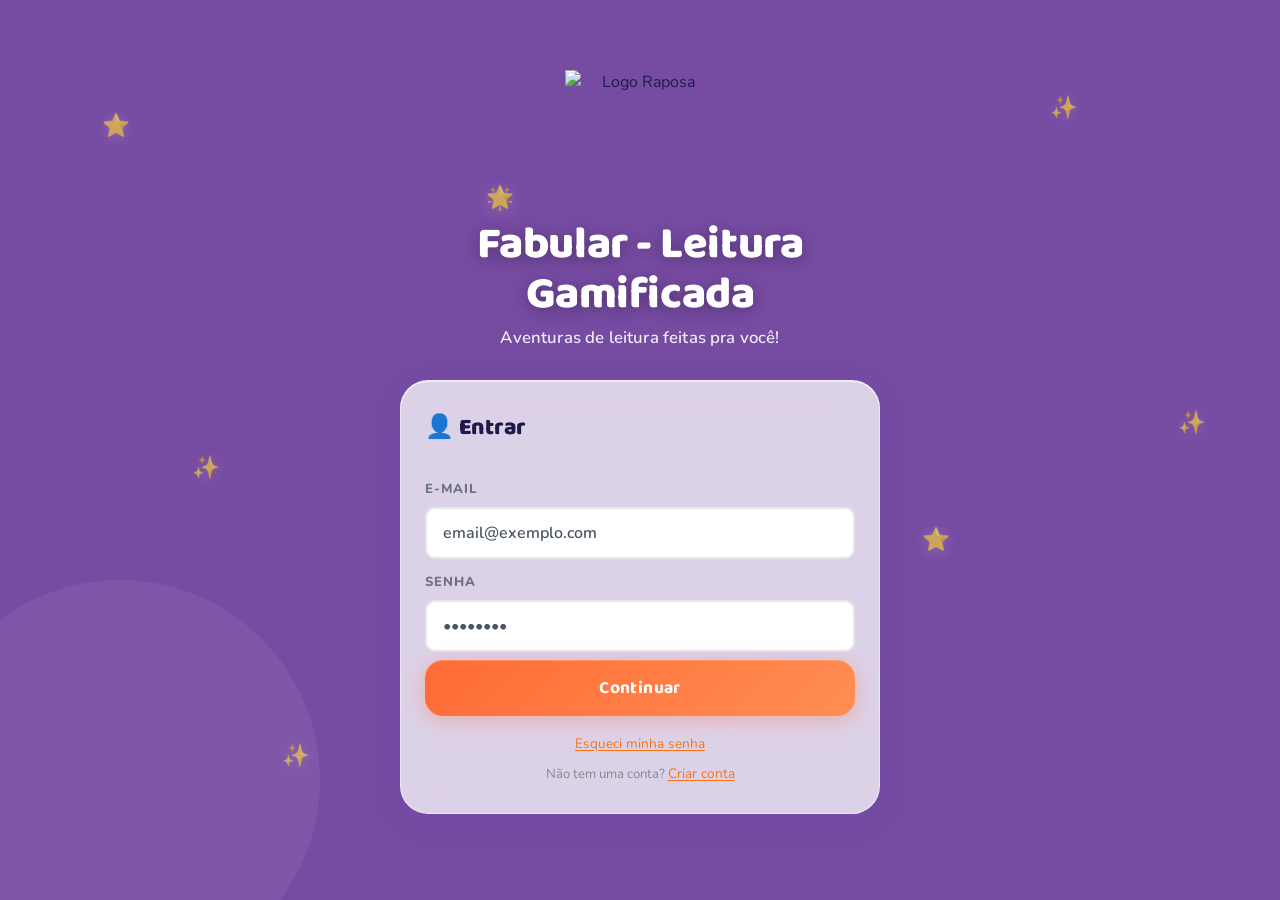
==== bot.html @ 92941d80 "retirada da area de estátistica dentro de progresso." ====
<!DOCTYPE html>
<html lang="pt-BR">

<head>
  <style>
    html.alto-contraste,
    html.alto-contraste body,
    html.alto-contraste .login-bg,
    html.alto-contraste body.login-body,
    html.alto-contraste .app-header,
    html.alto-contraste .sidebar,
    html.alto-contraste .app-main,
    html.alto-contraste .app-layout {
      background-color: #0D1117 !important;
      background: #0D1117 !important;
      color: #E6EDF3 !important;
    }
  </style>
  <script>
    (function() {
      try {
        if (localStorage.getItem('mundoHistorias_modoNoturno') === '1') {
          document.documentElement.classList.add('alto-contraste');
          document.documentElement.style.backgroundColor = '#0D1117';
        }
        var f = localStorage.getItem('mundoHistorias_tamanhoFonte');
        if (f) {
          document.documentElement.style.fontSize = f + 'px';
          document.documentElement.style.setProperty('--fonte-base', f + 'px');
        }
      } catch(e) {}
    })();
  </script>
  <meta charset="UTF-8" />
  <meta name="viewport" content="width=device-width, initial-scale=1.0" />
  <title>Criar histórias - Fabular</title>
  <link rel="icon" type="image/png" href="midia/iconeRaposa.png">
  <link rel="stylesheet" href="css/style.css" />
  <link rel="stylesheet" href="css/components/minigames.css" />
  <link rel="preconnect" href="https://fonts.googleapis.com">
  <link
    href="https://fonts.googleapis.com/css2?family=Baloo+2:wght@400;600;700;800&family=Nunito:wght@400;600;700;800&display=swap"
    rel="stylesheet">
</head>

<body>

  <div id="app-shell">

    <!-- HEADER -->
    <header class="app-header">
      <div class="header-esq">
        <div id="avatar-display" class="header-avatar"></div>
        <div class="header-info">
          <span class="header-nome" id="header-nome"></span>
          <span class="header-nivel" id="header-nivel"></span>
        </div>
      </div>
      <div class="header-dir">
        <div class="moedas-badge badge-vidas-header" id="badge-vidas" title="Vidas disponíveis">
          <span aria-hidden="true" class="icone-vidas-header" id="icone-vidas-header">❤️</span>
          <span id="total-vidas">5/5</span>
        </div>
        <button class="btn-icon" id="btn-contraste" title="Alternar alto contraste"
          aria-label="Alternar alto contraste">
          <img src="midia/contraste.png" alt="Alto contraste">
        </button>
        <button class="btn-icon" id="btn-fonte-mais" title="Aumentar fonte" aria-label="Aumentar fonte">A+
        </button>
        <button class="btn-icon" id="btn-fonte-menos" title="Diminuir fonte" aria-label="Diminuir fonte">A-
        </button>
        <button class="btn-icon btn-sair" id="btn-sair" title="Sair" aria-label="Sair e voltar ao login">
          <img src="midia/sair.png" alt="Sair">
        </button>
      </div>
    </header>

    <!-- LAYOUT -->
    <div class="app-layout">

      <!-- SIDEBAR -->
      <nav class="sidebar" id="sidebar" role="navigation" aria-label="Menu principal">
        <div class="sidebar-logo" aria-hidden="true">
          <img src="midia/IconeRaposa.png">
        </div>
        <button class="nav-item" data-tela="biblioteca">
          <span class="icon home"></span>
          <span class="nav-label">Início</span>
        </button>
        <button class="nav-item" data-tela="leitura">
          <span class="icon icon-book"></span>
          <span class="nav-label">História</span>
        </button>
        <button class="nav-item" data-tela="progresso">
          <span class="icon award"></span>
          <span class="nav-label">Progresso</span>
        </button>
        <button class="nav-item" data-tela="responsavel">
          <span class="icon award"></span>
          <span class="nav-label">Área do Responsável</span>
        </button>
        <button class="nav-item ativo" data-tela="bot-ia">
          <span class="icon bot"></span>
          <span class="nav-label">Criar histórias</span>
        </button>
      </nav>

      <!-- MAIN -->
      <main class="app-main" id="app-main">

        <!-- BIBLIOTECA -->
        <section id="tela-biblioteca" class="tela-app">
          <div class="tela-header">
            <h2>📚 Biblioteca de Histórias</h2>
            <p class="tela-sub">Escolha uma aventura para começar!</p>
          </div>
          <div class="filtros-bar">
            <div class="filtro-grupo">
              <label class="filtro-label">Gênero:</label>
              <div class="chip-grupo" id="filtro-genero">
                <button class="chip chip-sm ativo" data-filtro-genero="todos">Todos</button>
                <button class="chip chip-sm" data-filtro-genero="narrativo">Narrativo</button>
                <button class="chip chip-sm" data-filtro-genero="poetico">Poético</button>
                <button class="chip chip-sm" data-filtro-genero="cotidiano">Cotidiano</button>
                <button class="chip chip-sm" data-filtro-genero="descritivo">Descritivo</button>
                <button class="chip chip-sm" data-filtro-genero="informativo">Informativo</button>
              </div>
            </div>
          </div>

          <div class="historias-grid" id="historias-grid"></div>
        </section>

        <!-- LEITURA -->
        <section id="tela-leitura" class="tela-app">
          <div class="leitura-container">
            <div class="leitura-header">
              <button class="btn-voltar" id="btn-voltar-biblioteca" aria-label="Voltar à biblioteca">← Biblioteca</button>
              <div class="leitura-info">
                <span class="leitura-titulo-badge" id="leitura-titulo-badge">Título</span>
                <div class="fase-indicador">
                  <span id="fase-atual-label">História Completa</span>
                </div>
              </div>
              <div class="leitura-acoes">
                <button class="btn-icon" id="btn-ouvir" title="Ouvir história em voz alta"
                  aria-label="Ouvir história em voz alta">🔊</button>
                <button class="btn-icon" id="btn-destaque" title="Destacar palavras-chave"
                  aria-label="Destacar palavras-chave">🔍</button>
              </div>
            </div>

            <!-- ILUSTRAÇÃO DA CENA -->
            <div class="historia-imagem-area" id="historia-imagem-area">
              <div class="historia-emoji-cena" id="historia-emoji-cena">🌲🏡🌸</div>
            </div>

            <!-- CARTÃO DO LIVRO -->
            <div class="cartao-livro-leitura" id="cartao-livro-leitura">
              <div class="livro-folha-topo">
                <span class="livro-pagina-indicador" id="livro-pagina-indicador">Página 1 de 1</span>
                <span class="livro-contagem-palavras" id="livro-contagem-palavras">150 palavras</span>
              </div>
              <div class="historia-texto" id="historia-texto"></div>
            </div>

            <!-- NAVEGAÇÃO DE PÁGINAS (Se passar de 150 palavras) -->
            <div class="livro-navegacao-paginas" id="livro-navegacao-paginas" style="display:none">
              <button class="btn-virar-pagina btn-pagina-anterior" id="btn-pagina-anterior" disabled aria-label="Página anterior">
                <span class="seta">←</span> <span class="btn-texto-completo">Página Anterior</span><span class="btn-texto-curto">Anterior</span>
              </button>
              <div class="livro-paginacao-dots" id="livro-paginacao-dots"></div>
              <button class="btn-virar-pagina btn-proxima-pagina" id="btn-proxima-pagina" aria-label="Próxima página">
                <span class="btn-texto-completo">Próxima Página</span><span class="btn-texto-curto">Próxima</span> <span class="seta">→</span>
              </button>
            </div>

            <div class="interacao-area oculto" id="interacao-area" style="display:none"></div>
            <div class="feedback-area oculto" id="feedback-area">
              <div class="feedback-card" id="feedback-card">
                <div class="feedback-emoji" id="feedback-emoji">🎉</div>
                <p class="feedback-msg" id="feedback-msg">Muito bem!</p>
              </div>
            </div>

            <div class="leitura-rodape">
              <button class="btn-secundario" id="btn-pular-fase" style="display:none">Pular fase →</button>
              <button class="btn-principal" id="btn-continuar" style="display:none">Vamos Jogar! 🚀 (5 minigames)</button>
            </div>
          </div>
        </section>

        <!-- MINIGAME -->
        <section id="tela-minigame" class="tela-app">
          <div class="minigame-container">
            <div class="minigame-topo">
              <span class="minigame-tipo-badge" id="mg-tipo-badge">Minigame</span>
              <button class="btn-icon" id="btn-ouvir-mg" title="Ouvir pergunta" aria-label="Ouvir pergunta">🔊</button>
            </div>
            <div class="minigame-corpo" id="minigame-corpo"></div>
            <div class="minigame-feedback oculto" id="mg-feedback">
              <div class="feedback-card" id="mg-feedback-card">
                <div class="feedback-emoji" id="mg-feedback-emoji">⭐</div>
                <p id="mg-feedback-msg">Parabéns!</p>
              </div>
            </div>
            <div class="minigame-rodape">
              <button class="btn-principal oculto" id="btn-proximo-mg">Próximo Jogo →</button>
              <button class="btn-principal oculto" id="btn-finalizar-mg">Ver Resultado 🏆</button>
            </div>
          </div>
        </section>

        <!-- RESULTADO -->
        <section id="tela-resultado" class="tela-app">
          <div class="resultado-container">
            <div class="resultado-topo">
              <div class="resultado-estrelas" id="resultado-estrelas">⭐⭐⭐⭐⭐</div>
              <h2 class="resultado-titulo" id="resultado-titulo">Incrível!</h2>
              <p class="resultado-msg" id="resultado-msg">Você completou a história!</p>
            </div>
            <div class="resultado-stats">
              <div class="stat-card">
                <span class="stat-icon">⏱️</span>
                <span class="stat-valor" id="stat-tempo">0 min</span>
                <span class="stat-label">Tempo</span>
              </div>
              <div class="stat-card">
                <span class="stat-icon">✅</span>
                <span class="stat-valor" id="stat-acertos">0</span>
                <span class="stat-label">Acertos</span>
              </div>
              <div class="stat-card">
                <span class="stat-icon">💪</span>
                <span class="stat-valor" id="stat-nivel">Iniciante</span>
                <span class="stat-label">Nível</span>
              </div>
            </div>
            <p class="resultado-aviso oculto" id="resultado-aviso">⚠️ Você precisa refazer a atividade e reler a
              história para continuar!</p>
            <div class="resultado-botoes">
              <button class="btn-refazer" id="btn-refazer-atividade">🔄 Refazer Atividade e Reler</button>
              <button class="btn-secundario" id="btn-jogar-novamente">📚 Jogar Outra História</button>
              <button class="btn-principal" id="btn-ver-progresso">🏆 Ver Progresso</button>
            </div>
          </div>
        </section>

        <!-- PROGRESSO -->
        <section id="tela-progresso" class="tela-app">
          <div class="tela-header">
            <h2>Meu Progresso</h2>
            <p class="tela-sub" id="progresso-sub">Continue assim, você está indo bem!</p>
          </div>

          <div class="progresso-secoes">
            <div class="progresso-secao">
              <div class="raposa-evolucao-card" id="raposa-evolucao-card">
                <div class="raposa-imagem-wrapper">
                  <img id="raposa-img" src="midia/raposa/raposa1.png" alt="Raposa Filhote" class="raposa-img" />
                </div>
                <div class="raposa-detalhes">
                  <div class="raposa-fase-badge" id="raposa-fase-badge">🦊 Raposa Filhote</div>
                  <p class="raposa-mensagem" id="raposa-mensagem">Sua raposinha acabou de nascer! Continue lendo
                    histórias e completando minigames para ajudá-la a crescer. </p>
                  <div class="raposa-progresso-bar-wrap">
                    <div class="raposa-progresso-info">
                      <span class="raposa-estrelas-atual" id="raposa-estrelas-texto">0 / 10 ⭐</span>
                      <span class="raposa-proximo-estagio" id="raposa-proximo-texto">Faltam 10 ⭐ para Raposa
                        Jovem</span>
                    </div>
                    <div class="raposa-bar-track">
                      <div class="raposa-bar-fill" id="raposa-bar-fill"></div>
                    </div>
                  </div>
                  <div class="raposa-estagios-mini">
                    <div class="raposa-estagio-step" id="res-filhote" title="Raposa Filhote (0+ ⭐)">
                      <span class="icon res-icon trofeuestrela"></span>
                      <span class="res-nome">Filhote</span>
                    </div>
                    <div class="raposa-estagio-linha"></div>
                    <div class="raposa-estagio-step" id="res-jovem" title="Raposa Jovem (10+ ⭐)">
                      <span class="icon res-icon interrogacao"></span>
                      <span class="res-nome">Jovem</span>
                    </div>
                    <div class="raposa-estagio-linha"></div>
                    <div class="raposa-estagio-step" id="res-aventureira" title="Raposa Aventureira (25+ ⭐)">
                      <span class="icon res-icon interrogacao"></span>
                      <span class="res-nome">Aventureira</span>
                    </div>
                    <div class="raposa-estagio-linha"></div>
                    <div class="raposa-estagio-step" id="res-mestre" title="Raposa Mestre (45+ ⭐)">
                      <span class="icon res-icon interrogacao"></span>
                      <span class="res-nome">Mestre</span>
                    </div>
                  </div>
                </div>
              </div>
            </div>

            <!-- CONQUISTAS -->
            <div class="progresso-secao progresso-secao-conquistas">
              <div class="conquistas-header-bar">
                <div class="conquistas-header-info">
                  <h3>🏆 Conquistas</h3>
                  <p class="conquistas-subtitulo">Alcance os objetivos de leitura e minigames para desbloquear conquistas!</p>
                </div>
                <div class="conquistas-contador-badge" id="conquistas-contador">0 / 8 Conquistas</div>
              </div>

              <!-- GRID DE CARDS DE CONQUISTAS -->
              <div class="conquistas-grid" id="conquistas-grid"></div>
            </div>

            <div class="progresso-secao progresso-secao-historias">
              <h3>📖 Histórias Concluídas</h3>
              <div class="progresso-historias-layout">
                <div class="historias-concluidas-wrap">
                  <div class="historias-concluidas" id="historias-concluidas">
                    <p class="vazio-msg">Nenhuma história concluída ainda. Comece a ler!</p>
                  </div>
                </div>
                <aside class="calendario-atividade" id="calendario-atividade"
                  aria-label="Calendário de atividade de leitura"></aside>
              </div>
            </div>
          </div>
        </section>

        <!-- BOT IA -->
        <section id="tela-bot-ia" class="tela-app ativa">
          <div class="tela-header">
            <h2>Criar Histórias</h2>
          </div>
          <div class="bot-ia-wrap">
            <div class="bot-ia-card">
              <div class="bot-chat">
                <div class="bot-chat-msg bot-chat-msg-ai">
                  <span class="bot-chat-avatar">
                    <img src="midia/IconeRaposa.png" alt="Lumi — Assistente de IA">
                  </span>
                  <div class="bot-chat-bubble">
                    Oi! Sou a Lumi! 🦊 Me conte sua ideia e eu crio uma história completa para você.
                  </div>
                </div>
                <div class="bot-chat-msg bot-chat-msg-ai">
                  <span class="bot-chat-avatar">
                    <img src="midia/IconeRaposa.png" alt="Lumi — Assistente de IA">
                  </span>
                  <div class="bot-chat-bubble">
                    Escolha o gênero textual para começar:
                  </div>
                </div>
              </div>

              <label class="bot-ia-label" id="label-bot-ia-genero">Gênero textual</label>
              <div class="chip-grupo bot-ia-genero-grupo" id="bot-ia-genero-grupo" role="radiogroup"
                aria-labelledby="label-bot-ia-genero">
                <button type="button" class="chip ativo" data-genero="narrativo" aria-pressed="true">Narrativo</button>
                <button type="button" class="chip" data-genero="poetico" aria-pressed="false">Poético</button>
                <button type="button" class="chip" data-genero="instrucional" aria-pressed="false">Instrucional</button>
                <button type="button" class="chip" data-genero="descritivo" aria-pressed="false">Descritivo</button>
                <button type="button" class="chip" data-genero="informativo" aria-pressed="false">Informativo</button>
              </div>

              <label class="bot-ia-label" for="bot-ia-prompt">Tema ou ideia da história</label>
              <textarea id="bot-ia-prompt" class="bot-ia-textarea" rows="4" maxlength="700"
                placeholder="Ex.: um coelho que aprende a colaborar com os amigos para montar uma horta..."></textarea>
              <button type="button" class="btn-principal bot-ia-btn" id="btn-bot-ia-gerar">Criar história</button>
              <p id="bot-ia-erro" class="bot-ia-erro oculto" role="alert"></p>
            </div>
          </div>
        </section>

      </main>
    </div>
  </div>

  <script src="js/models/faixaEtaria.js"></script>
  <script src="js/models/stories.js"></script>
  <script src="js/models/state.js"></script>
  <script src="js/models/vidas.js"></script>
  <script src="js/utils/avatarUtils.js"></script>
  <script src="js/views/accessibilityView.js"></script>
  <script src="js/views/iaView.js"></script>
  <script src="js/views/libraryView.js"></script>
  <script src="js/views/readingView.js"></script>
  <script src="js/views/minigameView.js"></script>
  <script src="js/views/progressView.js"></script>
  <script src="js/controllers/appController.js"></script>
</body>

</html>
---- css/style.css ----
/* =============================================
   MUNDO DAS HISTÓRIAS — style.css (modernizado)
   ============================================= */

/* ── RESET ── */
*,
*::before,
*::after {
  box-sizing: border-box;
  margin: 0;
  padding: 0;
}

/*Variaveis de cores*/
:root {
  --cor-primaria: #FF6B35;
  --cor-secundaria: #4ECDC4;
  --cor-acento: #FFE66D;
  --cor-roxo: #A855F7;
  --cor-verde: #22C55E;
  --cor-azul: #3B82F6;

  --grad-hero: linear-gradient(135deg, #667eea 0%, #764ba2 50%, #f093fb 100%);
  --grad-card: linear-gradient(160deg, #ffffff 0%, #f8f3ff 100%);
  --grad-btn: linear-gradient(135deg, #FF6B35, #FF8E53);
  --grad-btn-sec: linear-gradient(135deg, #4ECDC4, #44A08D);
  --cor-btn-sec: #0d7a73;

  --bg: #F0F4FF;
  --bg-card: #FFFFFF;
  --texto: #1E1B4B;
  --texto-sub: #6B7280;
  --borda: #E5E7EB;

  --radius: 18px;
  --radius-sm: 10px;
  --shadow: 0 2px 16px rgba(100, 70, 200, .10), 0 1px 3px rgba(0, 0, 0, .05);
  --shadow-lg: 0 8px 40px rgba(100, 70, 200, .16), 0 2px 8px rgba(0, 0, 0, .06);
  --shadow-hover: 0 16px 48px rgba(100, 70, 200, .22), 0 4px 12px rgba(0, 0, 0, .08);
  --trans: .2s cubic-bezier(.4, 0, .2, 1);
  --trans-spring: .3s cubic-bezier(.34, 1.56, .64, 1);

  /* fonte controlada via JS */
  --fonte-base: 16px;

  /* glassmorphism */
  --glass-bg: rgba(255, 255, 255, 0.75);
  --glass-border: rgba(255, 255, 255, 0.5);
  --glass-shadow: 0 8px 32px rgba(100, 70, 200, .12), inset 0 1px 0 rgba(255, 255, 255, 0.6);
}

/* Alto contraste */
html.alto-contraste,
body.alto-contraste {
  --bg: #000000;
  --bg-card: #111111;
  --texto: #FFFF00;
  --texto-sub: #FFD700;
  --borda: #FFFF00;
  --cor-primaria: #FF9944;
  --cor-secundaria: #00FFEE;
  --cor-roxo: #DD88FF;
  --cor-verde: #00FF88;
  --cor-azul: #66BBFF;
  --cor-acento: #FFEE00;
  --grad-card: linear-gradient(145deg, #111, #222);
  --grad-btn: linear-gradient(135deg, #FF9944, #FFBB55);
  --grad-btn-sec: linear-gradient(135deg, #00FFEE, #00DDCC);
  --shadow: 0 0 0 2px #FFFF00;
  --glass-bg: rgba(20, 20, 20, 0.9);
  --glass-border: rgba(255, 255, 0, 0.3);
}

/*Variváveis de icon*/

.icon {
  width: 32px;
  height: 32px;
  display: inline-block;
  background-size: contain;
  background-repeat: no-repeat;
  background-position: center;
  transition: all .25s ease;
}

.nav-item.ativo .icon {
  animation: pop .3s ease;
  transform: scale(1.2);
}

@keyframes pop {
  0% {
    transform: scale(1);
  }

  50% {
    transform: scale(1.35);
  }

  100% {
    transform: scale(1.2);
  }
}

.home {
  background-image: url("../midia/home.png");
}

.icon-book {
  background-image: url("../midia/book-menu.png");
}

.award {
  background-image: url("../midia/trophy-menu.png");
}

.bot {
  background-image: url("../midia/bot.png");
}


html {
  font-size: var(--fonte-base, 16px);
  background-color: var(--bg, #F0F4FF);
  scroll-behavior: smooth;
}

body {
  font-family: 'Nunito', sans-serif;
  font-size: 1rem;

  background: var(--bg);
  color: var(--texto);
  min-height: 100vh;
  line-height: 1.6;
}

*:focus-visible {
  outline: 3px solid var(--cor-primaria);
  outline-offset: 3px;
  border-radius: 6px;
}

/* ── UTILITÁRIOS ── */
.oculto {
  display: none !important;
}

.tela-app {
  display: none;
}

.tela-app.ativa {
  display: block;
}



/* ==============================================
   LOGIN PAGE
   ============================================== */
body.login-body {
  display: flex;
  align-items: center;
  justify-content: center;
  min-height: 100vh;
}

.login-bg {
  min-height: 100vh;
  width: 100%;
  background: #764ba2;
  position: relative;
  overflow: hidden;
  display: flex;
  align-items: center;
  justify-content: center;
  padding: 24px 16px 40px;
}

/* fundo com textura de pontos 
.login-bg::before {
  content: '';
  position: absolute;
  inset: 0;
  background:
    radial-gradient(circle at 20% 30%, rgba(255, 255, 255, .15) 0%, transparent 50%),
    radial-gradient(circle at 80% 70%, rgba(255, 255, 255, .1) 0%, transparent 50%),
    url("data:image/svg+xml,%3Csvg width='40' height='40' viewBox='0 0 40 40' xmlns='http://www.w3.org/2000/svg'%3E%3Ccircle cx='20' cy='20' r='1.5' fill='%23ffffff' fill-opacity='0.07'/%3E%3C/svg%3E");
  pointer-events: none;
}*/

.login-bg::after {
  content: '';
  position: absolute;
  bottom: -80px;
  left: -80px;
  width: 400px;
  height: 400px;
  border-radius: 50%;
  background: rgba(255, 255, 255, .06);
  pointer-events: none;
}

.estrelas-bg {
  position: absolute;
  inset: 0;
  pointer-events: none;
}

.estrela-flutuante {
  position: absolute;
  left: var(--x);
  top: var(--y);
  font-size: 1.4rem;
  animation: flutua 3.5s ease-in-out infinite;
  animation-delay: var(--d);
  opacity: .65;
  filter: drop-shadow(0 2px 8px rgba(255, 255, 255, .3));
}

@keyframes flutua {

  0%,
  100% {
    transform: translateY(0) rotate(0) scale(1);
  }

  50% {
    transform: translateY(-18px) rotate(15deg) scale(1.1);
  }
}

.login-wrapper {
  width: 100%;
  max-width: 480px;
  display: flex;
  flex-direction: column;
  align-items: center;
  gap: 28px;
  position: relative;
  z-index: 1;
}

.login-logo {
  text-align: center;
}

.login-logo-icon {
  width: 150px;
  height: 150px;
  display: block;
  margin: 0 auto;

}

@keyframes pulsa {

  0%,
  100% {
    transform: scale(1) rotate(-2deg);
  }

  50% {
    transform: scale(1.1) rotate(2deg);
  }
}

.login-titulo {
  font-family: 'Baloo 2', cursive;
  font-size: clamp(2rem, 7vw, 2.8rem);
  font-weight: 800;
  color: #fff;
  text-shadow: 0 3px 16px rgba(0, 0, 0, .3);
  line-height: 1.1;
  letter-spacing: -.01em;
}

.login-subtitulo {
  color: rgba(255, 255, 255, .88);
  font-size: 1.05rem;
  margin-top: 6px;
  font-weight: 600;
  letter-spacing: .01em;
}

.login-card {
  background: var(--glass-bg);
  backdrop-filter: blur(20px);
  -webkit-backdrop-filter: blur(20px);
  border: 1.5px solid var(--glass-border);
  border-radius: 28px;
  padding: 28px 24px;
  width: 100%;
  box-shadow: var(--glass-shadow);
  display: flex;
  flex-direction: column;
  gap: 20px;
  animation: slideUp .55s cubic-bezier(.4, 0, .2, 1) both;
}

@keyframes slideUp {
  from {
    opacity: 0;
    transform: translateY(36px) scale(.98);
  }

  to {
    opacity: 1;
    transform: translateY(0) scale(1);
  }
}

.login-card-titulo {
  font-family: 'Baloo 2', cursive;
  font-size: 1.45rem;
  font-weight: 800;
  color: var(--texto);
  letter-spacing: -.01em;
}

.campo-grupo {
  display: flex;
  flex-direction: column;
  gap: 7px;
}

.campo-label {
  font-weight: 800;
  font-size: .82rem;
  color: var(--texto-sub);
  text-transform: uppercase;
  letter-spacing: .07em;
  padding-top: 3%;
}

.campo-input,
input,
select,
textarea {
  border: 2px solid var(--borda, #E5E7EB);
  border-radius: var(--radius-sm, 10px);
  padding: 13px 16px;
  font-family: 'Nunito', sans-serif;
  font-size: 1rem;
  font-weight: 700 !important;
  color: #111827 !important;
  background: #FFFFFF !important;
  transition: border-color var(--trans), box-shadow var(--trans), background var(--trans);
}

.campo-input::placeholder,
input::placeholder,
textarea::placeholder {
  color: #4B5563 !important;
  opacity: 1 !important;
  font-weight: 600 !important;
}

.campo-input:focus,
input:focus,
select:focus,
textarea:focus {
  border-color: var(--cor-primaria, #FF6B35);
  background: #FFFFFF !important;
  color: #111827 !important;
  box-shadow: 0 0 0 4px rgba(255, 107, 53, .12);
  outline: none;
}

select.campo-input option,
select option {
  color: #111827 !important;
  background-color: #FFFFFF !important;
  font-weight: 700 !important;
  padding: 8px;
}

/* Previne fundo claro com texto claro no autofill do navegador em Modo Claro */
input:-webkit-autofill,
input:-webkit-autofill:hover,
input:-webkit-autofill:focus,
input:-webkit-autofill:active {
  -webkit-text-fill-color: #111827 !important;
  -webkit-box-shadow: 0 0 0px 1000px #FFFFFF inset !important;
  transition: background-color 5000s ease-in-out 0s;
}

.campo-erro {
  color: #EF4444;
  font-size: .85rem;
  font-weight: 700;
}

/* Avatar grid */
.avatar-grid {
  display: grid;
  grid-template-columns: repeat(4, 1fr);
  gap: 8px;
}

.avatar-btn {
  background: rgba(255, 255, 255, .6);
  border: 2.5px solid transparent;
  border-radius: var(--radius-sm);
  font-size: 1.85rem;
  padding: 9px;
  cursor: pointer;
  transition: all var(--trans-spring);
  line-height: 1;
  position: relative;
  overflow: hidden;
}

.avatar-btn::before {
  content: '';
  position: absolute;
  inset: 0;
  background: linear-gradient(135deg, rgba(168, 85, 247, .08), rgba(168, 85, 247, .02));
  opacity: 0;
  transition: opacity var(--trans);
}

.avatar-btn:hover {
  background: #EDE9FE;
  transform: scale(1.12) translateY(-2px);
}

.avatar-btn:hover::before {
  opacity: 1;
}

.avatar-btn.ativo {
  border-color: var(--cor-roxo);
  background: linear-gradient(135deg, #EDE9FE, #DDD6FE);
  transform: scale(1.1) translateY(-2px);
  box-shadow: 0 4px 16px rgba(168, 85, 247, .3);
}

.avatar-btn img,
.avatar-img,
.avatar-img-render {
  width: 48px;
  height: 48px;
  object-fit: contain;
  border-radius: 50%;
  display: inline-block;
  vertical-align: middle;
}

.avatar-emoji-render {
  font-size: 2rem;
  line-height: 1;
  display: inline-block;
}

/* Chips */
.chip-grupo {
  display: flex;
  flex-wrap: wrap;
  gap: 8px;
}

.chip {
  background: #FFFFFF !important;
  border: 2px solid #D1D5DB !important;
  border-radius: 999px;
  padding: 8px 16px;
  font-family: 'Nunito', sans-serif;
  font-size: .9rem;
  font-weight: 800 !important;
  color: #111827 !important;
  cursor: pointer;
  transition: all var(--trans);
  position: relative;
  overflow: hidden;
  box-shadow: 0 1px 3px rgba(0, 0, 0, 0.05);
}

.chip:hover {
  border-color: #FF6B35 !important;
  color: #C2410C !important;
  background: #FFF3ED !important;
  transform: translateY(-1px);
}

.chip.ativo {
  background: linear-gradient(135deg, #FF6B35, #FF8E53) !important;
  border-color: #FF6B35 !important;
  color: #FFFFFF !important;
  font-weight: 800 !important;
  transform: translateY(-1px) scale(1.04);
  box-shadow: 0 4px 14px rgba(255, 107, 53, .35);
}

.chip.chip-sm {
  padding: 6px 12px;
  font-size: .82rem;
}

.chip.chip-sm.ativo {
  transform: translateY(-1px) scale(1.03);
}

.btn-entrar {
  margin-top: 4px;
}

/*IMG BOT*/
.bot-chat-avatar {
  width: 40px;
  height: 40px;
  display: flex;
  align-items: center;
  justify-content: center;
  flex-shrink: 0;
}

.bot-chat-avatar img {
  width: 100%;
  height: 100%;
  object-fit: contain;
  border-radius: 50%;
}

/* ==============================================
   BOTÕES GERAIS
   ============================================== */
.btn-principal {
  background: var(--grad-btn);
  color: #fff;
  border: none;
  border-radius: var(--radius);
  padding: 14px 28px;
  margin-top: 2%;
  margin-bottom: 2%;
  font-family: 'Baloo 2', cursive;
  font-size: 1.1rem;
  font-weight: 700;
  cursor: pointer;
  transition: all var(--trans);
  box-shadow: 0 4px 20px rgba(255, 107, 53, .35), inset 0 1px 0 rgba(255, 255, 255, .2);
  width: 100%;
  letter-spacing: .02em;
  position: relative;
  overflow: hidden;
}

.btn-principal::after {
  content: '';
  position: absolute;
  inset: 0;
  background: linear-gradient(135deg, rgba(255, 255, 255, .15), transparent);
  opacity: 0;
  transition: opacity var(--trans);
}

.btn-principal:hover:not(:disabled) {
  transform: translateY(-2px);
  box-shadow: 0 8px 28px rgba(255, 107, 53, .48), inset 0 1px 0 rgba(255, 255, 255, .2);
}

.btn-principal:hover:not(:disabled)::after {
  opacity: 1;
}

.btn-principal:active {
  transform: translateY(0);
}

.btn-principal:disabled {
  opacity: .5;
  cursor: not-allowed;
}

.btn-secundario {
  background: rgba(78, 205, 196, 0.08);
  color: var(--cor-btn-sec);
  border: 2.5px solid var(--cor-secundaria);
  border-radius: var(--radius);
  padding: 12px 24px;
  margin-bottom: 2%;
  margin-top: 2%;
  font-family: 'Baloo 2', cursive;
  font-size: 1rem;
  font-weight: 700;
  cursor: pointer;
  transition: all var(--trans);
  position: relative;
  overflow: hidden;
  z-index: 1;
  box-shadow: 0 2px 10px rgba(78, 205, 196, 0.18);
}

.btn-secundario::before {
  content: '';
  position: absolute;
  inset: 0;
  background: var(--grad-btn-sec);
  opacity: 0;
  transition: opacity var(--trans);
  z-index: -1;
}

.btn-secundario:hover {
  color: #ffffff;
  border-color: transparent;
  transform: translateY(-1px);
  box-shadow: 0 4px 18px rgba(78, 205, 196, .35);
}

.btn-secundario:hover::before {
  opacity: 1;
}

.btn-voltar {
  background: none;
  border: none;
  font-family: 'Nunito', sans-serif;
  font-size: .95rem;
  font-weight: 700;
  color: var(--texto-sub);
  cursor: pointer;
  padding: 8px 10px;
  border-radius: var(--radius-sm);
  transition: color var(--trans), background var(--trans);
  white-space: nowrap;
}

.btn-voltar:hover {
  color: var(--cor-primaria);
  background: rgba(255, 107, 53, .08);
}

.btn-icon {
  background: rgba(255, 255, 255, .7);
  border: 1.5px solid var(--borda);
  border-radius: var(--radius-sm);
  padding: 7px 10px;
  font-size: .85rem;
  font-weight: 800;
  cursor: pointer;
  transition: all var(--trans);
  color: var(--texto);
  white-space: nowrap;
  line-height: 1.3;
  backdrop-filter: blur(4px);
}

.btn-icon img {
  width: 20px !important;
  height: 20px !important;
  max-width: 20px;
  max-height: 20px;
  object-fit: contain;
  display: block;
  flex-shrink: 0;
}

.btn-icon:hover {
  border-color: var(--cor-primaria);
  color: var(--cor-primaria);
  background: rgba(255, 107, 53, .07);
  transform: translateY(-1px);
}

.btn-icon.ativo {
  background: var(--cor-primaria);
  border-color: var(--cor-primaria);
  color: #fff;
}

.btn-sair {
  color: #EF4444;
  border-color: rgba(239, 68, 68, .25);
}

.btn-sair:hover {
  background: rgba(239, 68, 68, .07);
  border-color: #EF4444;
  color: #EF4444;
  transform: translateY(-1px);
}

/* ==============================================
   APP SHELL — HEADER
   ============================================== */
#app-shell {
  display: flex;
  flex-direction: column;
  height: 100vh;
  overflow: hidden;
}

.app-header {
  background: rgba(255, 255, 255, .92);
  backdrop-filter: blur(16px);
  -webkit-backdrop-filter: blur(16px);
  border-bottom: 1px solid rgba(229, 231, 235, .8);
  padding: 10px 20px;
  display: flex;
  align-items: center;
  justify-content: space-between;
  flex-shrink: 0;
  box-shadow: 0 1px 20px rgba(100, 70, 200, .08);
  position: relative;
  z-index: 50;
}

.header-esq {
  display: flex;
  align-items: center;
  gap: 10px;
}

.header-avatar {
  font-size: 2rem;
  flex-shrink: 0;
  filter: drop-shadow(0 2px 6px rgba(0, 0, 0, .15));
  transition: transform var(--trans-spring);
  display: flex;
  align-items: center;
  justify-content: center;
  width: 44px;
  height: 44px;
}

.header-avatar img,
.header-avatar-img {
  width: 40px;
  height: 40px;
  object-fit: contain;
  border-radius: 50%;
  display: block;
}

.header-avatar:hover {
  transform: scale(1.15) rotate(-5deg);
}

.header-info {
  display: flex;
  flex-direction: column;
  line-height: 1.2;
}

.header-nome {
  font-weight: 800;
  font-size: .95rem;
  color: var(--texto);
}

.header-nivel {
  font-size: .72rem;
  color: var(--cor-roxo);
  font-weight: 800;
  letter-spacing: .04em;
  text-transform: uppercase;
}

.header-logo {
  font-family: 'Baloo 2', cursive;
  font-weight: 800;
  font-size: 1.1rem;
  color: var(--texto);
  letter-spacing: -.01em;
}

.header-dir {
  display: flex;
  align-items: center;
  gap: 6px;
}

/* Wrapper relativo para posicionar o dropdown */
.header-mais-wrap {
  position: relative;
}

/* Botão dos 3 pontinhos */
.btn-header-mais {
  font-size: 1.3rem;
  letter-spacing: 0.05em;
  min-width: 38px;
}

.header-mais-dots {
  line-height: 1;
  display: block;
  transform: rotate(0deg);
  transition: transform 0.2s ease;
}

.btn-header-mais[aria-expanded="true"] .header-mais-dots {
  transform: rotate(90deg);
}

/* Dropdown */
.header-mais-menu {
  display: flex;
  flex-direction: column;
  align-items: stretch;
  gap: 4px;
  position: absolute;
  top: calc(100% + 8px);
  right: 0;
  min-width: 160px;
  background: var(--bg-card, #fff);
  border: 1.5px solid var(--borda, #E5E7EB);
  border-radius: 14px;
  padding: 8px;
  box-shadow: 0 8px 28px rgba(0, 0, 0, 0.12), 0 2px 8px rgba(0, 0, 0, 0.06);
  z-index: 9999;
  /* estado fechado */
  opacity: 0;
  pointer-events: none;
  transform: translateY(-6px) scale(0.97);
  transform-origin: top right;
  transition: opacity 0.18s ease, transform 0.18s ease;
}

.header-mais-menu.aberto {
  opacity: 1;
  pointer-events: auto;
  transform: translateY(0) scale(1);
}

/* Botões dentro do dropdown ficam largura total, com label */
.header-mais-menu .btn-icon {
  width: 100%;
  justify-content: flex-start;
  gap: 10px;
  padding: 9px 12px;
  border-radius: 9px;
  font-size: 0.92rem;
  font-weight: 700;
}

/* Ícone de imagem dentro dos botões do dropdown */
.header-mais-menu .menu-icon,
.btn-header-mais .menu-icon {
  width: 20px;
  height: 20px;
  object-fit: contain;
  flex-shrink: 0;
}

/* Label de texto ao lado do ícone */
.menu-label {
  font-size: 0.92rem;
  font-weight: 700;
  color: inherit;
}

/* Dark mode */
body.alto-contraste .header-mais-menu,
html.alto-contraste .header-mais-menu {
  background: #161B22 !important;
  border-color: #30363D !important;
  box-shadow: 0 8px 28px rgba(0, 0, 0, 0.45) !important;
}

/* ─── PORTÃO PARENTAL ──────────────────────────────────────────────── */
.portao-overlay {
  position: fixed;
  inset: 0;
  background: rgba(0, 0, 0, 0.55);
  backdrop-filter: blur(4px);
  display: flex;
  align-items: center;
  justify-content: center;
  z-index: 99999;
  padding: 16px;
  transition: opacity 0.2s ease;
}

.portao-overlay.oculto {
  display: none;
}

.portao-card {
  background: #fff;
  border-radius: 24px;
  padding: 36px 32px 28px;
  max-width: 400px;
  width: 100%;
  text-align: center;
  box-shadow: 0 20px 60px rgba(0, 0, 0, 0.2);
  animation: portaoEntrar 0.28s cubic-bezier(0.34, 1.56, 0.64, 1);
}

@keyframes portaoEntrar {
  from {
    opacity: 0;
    transform: scale(0.88) translateY(12px);
  }

  to {
    opacity: 1;
    transform: scale(1) translateY(0);
  }
}

.portao-icone {
  font-size: 2.8rem;
  margin-bottom: 10px;
}

.portao-titulo {
  font-size: 1.3rem;
  font-weight: 800;
  color: var(--cor-primaria, #7C3AED);
  margin: 0 0 6px;
}

.portao-desc {
  font-size: 0.95rem;
  color: #6B7280;
  margin: 0 0 18px;
}

.portao-conta {
  font-size: 2rem;
  font-weight: 900;
  color: #1F2937;
  background: #F3F4F6;
  border-radius: 14px;
  padding: 14px 20px;
  margin-bottom: 18px;
  letter-spacing: 0.05em;
}

.portao-input-wrap {
  display: flex;
  gap: 8px;
  margin-bottom: 10px;
}

.portao-input {
  flex: 1;
  padding: 10px 14px;
  font-size: 1.1rem;
  font-weight: 700;
  border: 2px solid #E5E7EB;
  border-radius: 10px;
  outline: none;
  transition: border-color 0.2s;
  text-align: center;
}

.portao-input:focus {
  border-color: var(--cor-primaria, #7C3AED);
  box-shadow: 0 0 0 3px rgba(124, 58, 237, 0.15);
}

.portao-btn-confirmar {
  white-space: nowrap;
  padding: 10px 18px;
  font-size: 0.95rem;
}

.portao-erro {
  color: #EF4444;
  font-weight: 700;
  font-size: 0.9rem;
  margin: 0 0 12px;
  animation: portaoShake 0.35s ease;
}

@keyframes portaoShake {

  0%,
  100% {
    transform: translateX(0);
  }

  25% {
    transform: translateX(-6px);
  }

  75% {
    transform: translateX(6px);
  }
}

.portao-btn-cancelar {
  margin-top: 4px;
  font-size: 0.88rem;
}

/* Dark mode portao */
body.alto-contraste .portao-card,
html.alto-contraste .portao-card {
  background: #161B22 !important;
  box-shadow: 0 20px 60px rgba(0, 0, 0, 0.6) !important;
}

body.alto-contraste .portao-conta,
html.alto-contraste .portao-conta {
  background: #21262D !important;
  color: #F0F6FC !important;
}

body.alto-contraste .portao-input,
html.alto-contraste .portao-input {
  background: #0D1117 !important;
  color: #F0F6FC !important;
  border-color: #30363D !important;
}


.moedas-badge {
  background: linear-gradient(135deg, #FFE66D, #FFC107);
  border-radius: 999px;
  padding: 5px 14px;
  font-weight: 800;
  font-size: .88rem;
  display: flex;
  align-items: center;
  gap: 5px;
  box-shadow: 0 2px 10px rgba(255, 193, 7, .35), inset 0 1px 0 rgba(255, 255, 255, .4);
  color: #5c4000;
  transition: transform var(--trans-spring);
}

.moedas-badge:hover {
  transform: scale(1.06);
}

/* ==============================================
   LAYOUT: SIDEBAR + MAIN
   ============================================== */
.app-layout {
  display: flex;
  flex: 1;
  overflow: hidden;
  min-height: 0;
}

/* SIDEBAR */
.sidebar {
  width: 200px;
  flex-shrink: 0;
  background: rgba(255, 255, 255, .95);
  border-right: 1px solid rgba(229, 231, 235, .6);
  display: flex;
  flex-direction: column;
  gap: 4px;
  padding: 16px 10px;
  overflow-y: auto;
  box-shadow: 2px 0 20px rgba(100, 70, 200, .06);
}

.sidebar-logo {
  font-size: 2.2rem;
  text-align: center;
  padding: 6px 0 16px;
  border-bottom: 1px solid rgba(229, 231, 235, .6);
  margin-bottom: 10px;
  filter: drop-shadow(0 2px 8px rgba(0, 0, 0, .1));
  display: flex;
  justify-content: center;
  align-items: center;
  box-sizing: border-box;
}

.sidebar-logo img {
  width: 80px;
  height: 80px;
  max-width: 100%;
  object-fit: contain;
  display: block;
}

.nav-item {
  background: none;
  border: none;
  border-radius: var(--radius);
  padding: 12px 14px;
  display: flex;
  align-items: center;
  gap: 10px;
  cursor: pointer;
  transition: all var(--trans);
  color: var(--texto-sub);
  font-family: 'Nunito', sans-serif;
  font-weight: 700;
  font-size: .95rem;
  text-align: left;
  width: 100%;
  position: relative;
  overflow: hidden;
}

.nav-item::before {
  content: '';
  position: absolute;
  inset: 0;
  border-radius: var(--radius);
  background: linear-gradient(135deg, rgba(255, 107, 53, .08), rgba(255, 142, 83, .04));
  opacity: 0;
  transition: opacity var(--trans);
}

.nav-item:hover {
  color: var(--cor-primaria);
  transform: scale(1.06);
}

.nav-item:hover::before {
  opacity: 1;
}

.nav-item.ativo {
  background: linear-gradient(135deg, rgba(255, 107, 53, .12), rgba(255, 142, 83, .06));
  color: var(--cor-primaria);
  box-shadow: inset 3px 0 0 var(--cor-primaria);

}

.nav-item .nav-icon {
  font-size: 1.3rem;
  flex-shrink: 0;
  transition: transform var(--trans-spring);
}

.nav-item:hover .nav-icon {
  transform: scale(1.2);
}

.nav-item.ativo .nav-icon {
  transform: scale(1.1);
}

/* MAIN */
.app-main {
  flex: 1;
  overflow-y: auto;
  min-height: 0;
  padding-bottom: 32px;
  scrollbar-width: thin;
  scrollbar-color: var(--borda) transparent;
}

/* ==============================================
   TELA HEADER
   ============================================== */
.tela-header {
  padding: 28px 24px 10px;
}

.tela-header h2 {
  font-family: 'Baloo 2', cursive;
  font-size: 1.8rem;
  font-weight: 800;
  color: var(--texto);
  letter-spacing: -.02em;
}

.tela-sub {
  color: var(--texto-sub);
  font-size: .95rem;
  margin-top: 4px;
}

/* ==============================================
   FILTROS
   ============================================== */
.filtros-bar {
  padding: 12px 24px;
  display: flex;
  flex-direction: column;
  gap: 10px;
  background: rgba(255, 255, 255, .92);
  backdrop-filter: blur(12px);
  -webkit-backdrop-filter: blur(12px);
  border-bottom: 1px solid rgba(229, 231, 235, .6);
  position: sticky;
  top: 0;
  z-index: 10;
  box-shadow: 0 4px 20px rgba(100, 70, 200, .06);
}

.filtro-grupo {
  display: flex;
  align-items: center;
  gap: 8px;
  flex-wrap: wrap;
}

.filtro-label {
  font-size: .78rem;
  font-weight: 800;
  color: var(--texto-sub);
  text-transform: uppercase;
  white-space: nowrap;
  letter-spacing: .06em;
}

/* ==============================================
   GRID HISTÓRIAS
   ============================================== */
.historias-grid {
  display: grid;
  grid-template-columns: repeat(auto-fill, minmax(260px, 1fr));
  gap: 18px;
  padding: 20px 24px;
}

.historia-card {
  background: var(--bg-card);
  border-radius: 22px;
  padding: 22px;
  border: 1.5px solid rgba(229, 231, 235, .7);
  box-shadow: var(--shadow);
  transition: all var(--trans);
  display: flex;
  flex-direction: column;
  gap: 12px;
  cursor: pointer;
  animation: fadeIn .45s ease both;
  position: relative;
  overflow: hidden;
}

.historia-card::before {
  content: '';
  position: absolute;
  top: 0;
  left: 0;
  right: 0;
  height: 3px;
  background: var(--grad-btn);
  opacity: 0;
  transition: opacity var(--trans);
}

.historia-card:hover {
  transform: translateY(-6px);
  box-shadow: var(--shadow-hover);
  border-color: rgba(255, 107, 53, .25);
}

.historia-card:hover::before {
  opacity: 1;
}

@keyframes fadeIn {
  from {
    opacity: 0;
    transform: translateY(20px) scale(.98);
  }

  to {
    opacity: 1;
    transform: translateY(0) scale(1);
  }
}

.hc-emoji {
  font-size: 3.2rem;
  line-height: 1;
  filter: drop-shadow(0 4px 10px rgba(0, 0, 0, .12));
  transition: transform var(--trans-spring);
}

.historia-card:hover .hc-emoji {
  transform: scale(1.15) rotate(-3deg);
}

.hc-titulo {
  font-family: 'Baloo 2', cursive;
  font-size: 1.1rem;
  font-weight: 800;
  color: var(--texto);
  letter-spacing: -.01em;
}

.hc-tags {
  display: flex;
  flex-wrap: wrap;
  gap: 6px;
}

.hc-tag {
  font-size: .73rem;
  font-weight: 800;
  border-radius: 999px;
  padding: 3px 10px;
  border: 1.5px solid;
  letter-spacing: .02em;
}

.hc-tag.genero {
  color: var(--cor-roxo);
  border-color: rgba(168, 85, 247, .35);
  background: rgba(168, 85, 247, .08);
}

.hc-tag.faixa {
  color: var(--cor-azul);
  border-color: rgba(59, 130, 246, .35);
  background: rgba(59, 130, 246, .08);
}

.hc-tag.duracao {
  color: var(--cor-verde);
  border-color: rgba(34, 197, 94, .35);
  background: rgba(34, 197, 94, .08);
}

.hc-tag.concluida {
  color: #7c6000;
  background: rgba(255, 230, 109, .2);
  border-color: rgba(255, 193, 7, .5);
}

.hc-rodape {
  display: flex;
  align-items: center;
  justify-content: space-between;
  margin-top: auto;
}

.hc-estrelas {
  font-size: 1rem;
}

.hc-estrelas .estrela-preenchida {
  color: #F59E0B;
  text-shadow: 0 1px 6px rgba(245, 158, 11, .55);
}

.hc-estrelas .estrela-vazia {
  color: #D1D5DB;
}

.estrelas-rating {
  display: inline-flex;
  align-items: center;
  gap: 3px;
}

.estrela-icon {
  font-size: 1.15rem;
  line-height: 1;
}

.estrela-preenchida {
  color: #F59E0B;
  text-shadow: 0 1px 6px rgba(245, 158, 11, .55);
}

.estrela-vazia {
  color: #D1D5DB;
}

.hc-jogar {
  background: var(--grad-btn);
  color: #fff;
  border: none;
  border-radius: 999px;
  padding: 8px 20px;
  font-family: 'Baloo 2', cursive;
  font-size: .9rem;
  font-weight: 700;
  cursor: pointer;
  transition: all var(--trans);
  box-shadow: 0 3px 10px rgba(255, 107, 53, .35), inset 0 1px 0 rgba(255, 255, 255, .2);
  letter-spacing: .01em;
}

.hc-jogar:hover {
  transform: scale(1.07) translateY(-1px);
  box-shadow: 0 6px 18px rgba(255, 107, 53, .45);
}

/* ==============================================
   LEITURA
   ============================================== */
.leitura-container {
  padding: 20px 24px;
  max-width: 760px;
  margin: 0 auto;
}

.leitura-header {
  display: flex;
  align-items: center;
  justify-content: space-between;
  gap: 8px;
  margin-bottom: 14px;
}

.leitura-info {
  flex: 1;
  text-align: center;
}

.leitura-titulo-badge {
  display: inline-block;
  background: var(--grad-btn);
  color: #fff;
  border-radius: 999px;
  padding: 5px 18px;
  font-weight: 800;
  font-size: .88rem;
  margin-bottom: 5px;
  box-shadow: 0 2px 10px rgba(255, 107, 53, .3);
  letter-spacing: .02em;
}

.fase-indicador {
  display: flex;
  align-items: center;
  justify-content: center;
  gap: 8px;
  font-size: .85rem;
  color: var(--texto-sub);
  font-weight: 700;
}

.fase-dots {
  display: flex;
  gap: 6px;
}

.fase-dot {
  width: 10px;
  height: 10px;
  border-radius: 50%;
  background: var(--borda);
  transition: all var(--trans);
}

.fase-dot.concluida {
  background: var(--cor-verde);
  box-shadow: 0 0 6px rgba(34, 197, 94, .4);
}

.fase-dot.atual {
  background: var(--cor-primaria);
  transform: scale(1.3);
  box-shadow: 0 0 8px rgba(255, 107, 53, .4);
}

.leitura-acoes {
  display: flex;
  gap: 6px;
}

.barra-progresso-fases {
  height: 6px;
  background: rgba(229, 231, 235, .6);
  border-radius: 999px;
  overflow: hidden;
  margin-bottom: 18px;
  box-shadow: inset 0 1px 3px rgba(0, 0, 0, .05);
}

.barra-progresso-fill {
  height: 100%;
  background: linear-gradient(90deg, var(--cor-primaria), var(--cor-acento));
  border-radius: 999px;
  transition: width .6s cubic-bezier(.4, 0, .2, 1);
  box-shadow: 0 0 10px rgba(255, 107, 53, .4);
}

.historia-imagem-area {
  background: linear-gradient(135deg, #dbeafe, #ede9fe, #ddd6fe);
  border-radius: var(--radius);
  padding: 28px;
  text-align: center;
  margin-bottom: 18px;
  box-shadow: inset 0 2px 10px rgba(100, 70, 200, .06);
  border: 1px solid rgba(221, 214, 254, .5);
}

.historia-emoji-cena {
  font-size: 3rem;
  letter-spacing: 6px;
  filter: drop-shadow(0 4px 12px rgba(0, 0, 0, .1));
}

.historia-texto {
  background: var(--bg-card);
  border-radius: var(--radius);
  padding: 22px 24px;
  font-size: 1.05rem;
  line-height: 1.9;
  color: var(--texto);
  border: 1.5px solid rgba(229, 231, 235, .6);
  min-height: 100px;
  box-shadow: var(--shadow);
}

.historia-texto .palavra-chave {
  background: rgba(255, 230, 109, .6);
  border-radius: 5px;
  padding: 0 4px;
  font-weight: 800;
  transition: background var(--trans);
}

.historia-texto.sem-destaque .palavra-chave {
  background: transparent;
  font-weight: inherit;
}

.interacao-area {
  background: var(--bg-card);
  border-radius: var(--radius);
  padding: 22px;
  margin-top: 16px;
  border: 1.5px solid rgba(78, 205, 196, .35);
  box-shadow: 0 2px 20px rgba(78, 205, 196, .12);
}

.interacao-pergunta {
  font-family: 'Baloo 2', cursive;
  font-size: 1.1rem;
  font-weight: 700;
  color: var(--texto);
  margin-bottom: 14px;
  letter-spacing: -.01em;
}

.interacao-opcoes {
  display: flex;
  flex-direction: column;
  gap: 10px;
}

.opcao-btn {
  background: rgba(240, 244, 255, .8);
  border: 1.5px solid rgba(229, 231, 235, .8);
  border-radius: var(--radius);
  padding: 14px 18px;
  font-family: 'Nunito', sans-serif;
  font-size: 1rem;
  font-weight: 700;
  cursor: pointer;
  transition: all var(--trans);
  text-align: left;
  color: var(--texto);
}

.opcao-btn:hover:not(:disabled) {
  border-color: var(--cor-secundaria);
  background: rgba(240, 253, 250, .9);
  color: var(--cor-secundaria);
  transform: translateX(6px);
  box-shadow: 0 2px 12px rgba(78, 205, 196, .15);
}

.opcao-btn.correta {
  background: #DCFCE7;
  border-color: var(--cor-verde);
  color: #166534;
  box-shadow: 0 2px 12px rgba(34, 197, 94, .15);
}

.opcao-btn.errada {
  background: #FEF2F2;
  border-color: #EF4444;
  color: #EF4444;
}

.opcao-btn:disabled {
  cursor: default;
}

.interacao-input-area {
  display: flex;
  gap: 10px;
  align-items: center;
}

.interacao-input {
  flex: 1;
  border: 2px solid var(--borda);
  border-radius: var(--radius-sm);
  padding: 12px 16px;
  font-family: 'Nunito', sans-serif;
  font-size: 1.1rem;
  color: var(--texto);
  background: rgba(255, 255, 255, .8);
  transition: border-color var(--trans), box-shadow var(--trans);
}

.interacao-input:focus {
  border-color: var(--cor-secundaria);
  box-shadow: 0 0 0 4px rgba(78, 205, 196, .12);
  outline: none;
}

.btn-confirmar {
  background: var(--grad-btn-sec);
  color: #fff;
  border: none;
  border-radius: var(--radius-sm);
  padding: 12px 20px;
  font-family: 'Baloo 2', cursive;
  font-weight: 700;
  cursor: pointer;
  transition: all var(--trans);
  white-space: nowrap;
  box-shadow: 0 3px 12px rgba(78, 205, 196, .3);
}

.btn-confirmar:hover {
  transform: scale(1.06) translateY(-1px);
  box-shadow: 0 6px 20px rgba(78, 205, 196, .4);
}

.mg-acoes-row {
  display: flex;
  gap: 10px;
  margin-top: 14px;
}

.btn-desistir-mg {
  background: transparent;
  color: var(--texto-sub);
  border: 2px solid var(--borda);
  border-radius: var(--radius-sm);
  padding: 12px 16px;
  font-family: 'Nunito', sans-serif;
  font-size: .9rem;
  font-weight: 700;
  cursor: pointer;
  transition: all var(--trans);
  white-space: nowrap;
  flex-shrink: 0;
}

.btn-desistir-mg:hover:not(:disabled) {
  border-color: #F59E0B;
  color: #B45309;
  background: rgba(254, 243, 199, .45);
  transform: translateY(-1px);
  box-shadow: 0 3px 12px rgba(245, 158, 11, .2);
}

.btn-desistir-mg:disabled {
  opacity: .45;
  cursor: not-allowed;
}

.feedback-area {
  margin-top: 14px;
}

.feedback-card {
  background: linear-gradient(135deg, #f0fdf4, #dcfce7);
  border-radius: var(--radius);
  padding: 16px 20px;
  display: flex;
  align-items: center;
  gap: 12px;
  border: 1.5px solid rgba(34, 197, 94, .3);
  box-shadow: 0 4px 20px rgba(34, 197, 94, .15);
  animation: popIn .4s cubic-bezier(.34, 1.56, .64, 1);
}

@keyframes popIn {
  0% {
    opacity: 0;
    transform: scale(.8);
  }

  70% {
    transform: scale(1.05);
  }

  100% {
    opacity: 1;
    transform: scale(1);
  }
}

.feedback-emoji {
  font-size: 2.2rem;
  filter: drop-shadow(0 2px 6px rgba(0, 0, 0, .1));
}

.feedback-msg {
  font-weight: 700;
  font-size: 1rem;
  color: #166534;
}

.leitura-rodape {
  display: flex;
  flex-wrap: wrap;
  justify-content: space-between;
  align-items: center;
  margin-top: 20px;
  gap: 12px;
}

.leitura-rodape .btn-principal {
  flex: 1;
}

.leitura-rodape .btn-secundario {
  flex: 0 0 auto;
}

/* ==============================================
   MINIGAMES
   ============================================== */
.minigame-container {
  padding: 18px 24px;
  max-width: 760px;
  margin: 0 auto;
}

.minigame-header {
  display: flex;
  align-items: center;
  justify-content: space-between;
  gap: 8px;
  margin-bottom: 18px;
}

.minigame-info {
  flex: 1;
  text-align: center;
}

.minigame-titulo-label {
  display: block;
  font-family: 'Baloo 2', cursive;
  font-weight: 800;
  font-size: 1rem;
  color: var(--texto);
  letter-spacing: -.01em;
}

.mg-contador {
  font-size: .78rem;
  color: var(--texto-sub);
  font-weight: 800;
  text-transform: uppercase;
  letter-spacing: .05em;
}

.minigame-corpo {
  background: var(--bg-card);
  border-radius: 22px;
  padding: 26px;
  border: 1.5px solid rgba(229, 231, 235, .6);
  box-shadow: var(--shadow);
  min-height: 200px;
  animation: fadeIn .4s ease both;
}

.mg-enunciado {
  font-family: 'Baloo 2', cursive;
  font-size: 1.15rem;
  font-weight: 700;
  color: var(--texto);
  margin-bottom: 20px;
  display: flex;
  align-items: center;
  gap: 10px;
  letter-spacing: -.01em;
}

.mg-desc {
  font-size: .95rem;
  color: var(--texto-sub);
  margin-bottom: 16px;
  line-height: 1.6;
}

.mg-icone {
  font-size: 1.8rem;
  filter: drop-shadow(0 2px 6px rgba(0, 0, 0, .1));
}

/* VF / TF */
.vf-opcoes,
.tf-opcoes {
  display: flex;
  gap: 14px;
  margin-top: 8px;
}

.vf-btn,
.tf-btn {
  flex: 1;
  border-radius: var(--radius);
  padding: 20px 12px;
  font-family: 'Baloo 2', cursive;
  font-size: 1.25rem;
  font-weight: 800;
  cursor: pointer;
  transition: all var(--trans);
  text-align: center;
}

.vf-verdadeiro,
.tf-v {
  background: rgba(220, 252, 231, .7);
  color: #166534;
  border: 2px solid rgba(34, 197, 94, .4);
}

.vf-falso,
.tf-f {
  background: rgba(254, 242, 242, .7);
  color: #991B1B;
  border: 2px solid rgba(239, 68, 68, .3);
}

.vf-btn:hover:not(:disabled),
.tf-btn:hover:not(:disabled) {
  transform: scale(1.05) translateY(-2px);
  box-shadow: 0 6px 20px rgba(0, 0, 0, .12);
}

.vf-btn.correta,
.tf-btn.correta {
  box-shadow: 0 0 0 3px var(--cor-verde), 0 4px 16px rgba(34, 197, 94, .2);
}

.vf-btn.errada,
.tf-btn.errada {
  box-shadow: 0 0 0 3px #EF4444;
  opacity: .7;
}

.vf-btn:disabled,
.tf-btn:disabled {
  cursor: default;
}

/* MC */
.mc-opcoes {
  display: flex;
  flex-direction: column;
  gap: 10px;
}

.mc-btn {
  background: rgba(240, 244, 255, .7);
  border: 1.5px solid rgba(229, 231, 235, .8);
  border-radius: var(--radius-sm);
  padding: 14px 18px;
  font-family: 'Nunito', sans-serif;
  font-size: .95rem;
  font-weight: 700;
  cursor: pointer;
  transition: all var(--trans);
  text-align: left;
  color: var(--texto);
}

.mc-btn:hover:not(:disabled) {
  border-color: var(--cor-roxo);
  background: rgba(245, 243, 255, .9);
  color: var(--cor-roxo);
  transform: translateX(4px);
}

.mc-btn.correta {
  background: #DCFCE7;
  border-color: rgba(34, 197, 94, .5);
  color: #166534;
}

.mc-btn.errada {
  background: #FEF2F2;
  border-color: rgba(239, 68, 68, .5);
  color: #991B1B;
}

.mc-btn:disabled {
  cursor: default;
}

/* Monta-frase */
.montafrase-area,
.mf-wrap {
  display: flex;
  flex-direction: column;
  gap: 12px;
}

.montafrase-espaco,
.mf-espaco {
  min-height: 54px;
  background: rgba(240, 244, 255, .6);
  border: 2px dashed rgba(168, 85, 247, .4);
  border-radius: var(--radius);
  display: flex;
  align-items: center;
  flex-wrap: wrap;
  gap: 6px;
  padding: 10px 14px;
  transition: border-color var(--trans), background var(--trans);
}

.mf-placeholder {
  color: var(--texto-sub);
  font-size: .9rem;
  font-style: italic;
}

.montafrase-palavras,
.mf-pool {
  display: flex;
  flex-wrap: wrap;
  gap: 8px;
  background: rgba(255, 255, 255, .6);
  border: 1px solid rgba(229, 231, 235, .5);
  border-radius: var(--radius-sm);
  padding: 10px;
  min-height: 46px;
}

.palavra-tile,
.mf-chip {
  background: linear-gradient(135deg, #ede9fe, #e8e0ff);
  border: 1.5px solid rgba(168, 85, 247, .4);
  border-radius: var(--radius-sm);
  padding: 8px 14px;
  font-family: 'Nunito', sans-serif;
  font-size: .92rem;
  font-weight: 800;
  cursor: pointer;
  transition: all var(--trans-spring);
  color: var(--cor-roxo);
  user-select: none;
}

.palavra-tile:hover,
.mf-chip:hover:not(.mf-usada) {
  background: var(--cor-roxo);
  color: #fff;
  transform: translateY(-3px) scale(1.04);
  box-shadow: 0 4px 12px rgba(168, 85, 247, .3);
}

.palavra-tile.usada,
.mf-chip.mf-usada {
  opacity: .28;
  pointer-events: none;
  cursor: default;
}

.palavra-colocada,
.mf-colocada {
  background: var(--cor-roxo);
  color: #fff;
  border-radius: 8px;
  padding: 5px 12px;
  font-weight: 800;
  cursor: pointer;
  font-size: .9rem;
  transition: all var(--trans);
  border: none;
  font-family: 'Nunito', sans-serif;
}

.palavra-colocada:hover,
.mf-colocada:hover {
  background: #7C3AED;
  transform: scale(1.05) translateY(-1px);
}

/* Complete */
.complete-texto {
  font-size: 1.05rem;
  line-height: 2.2;
  color: var(--texto);
  background: rgba(240, 244, 255, .7);
  border-radius: var(--radius-sm);
  padding: 18px 20px;
  border: 1px solid rgba(229, 231, 235, .6);
}

.lacuna-input {
  display: inline-block;
  border: none;
  border-bottom: 3px solid var(--cor-primaria);
  background: transparent;
  font-family: 'Nunito', sans-serif;
  font-size: 1rem;
  font-weight: 700;
  color: var(--cor-primaria);
  width: 100px;
  text-align: center;
  padding: 2px 4px;
  transition: border-color var(--trans);
}

.lacuna-input:focus {
  outline: none;
  border-color: var(--cor-roxo);
  color: var(--cor-roxo);
}

.lacuna-input.correta {
  border-color: var(--cor-verde);
  color: var(--cor-verde);
}

.lacuna-input.errada {
  border-color: #EF4444;
  color: #EF4444;
}

/* Ordenar */
.ordenar-lista,
.op-lista {
  display: flex;
  flex-direction: column;
  gap: 8px;
  list-style: none;
}

.ordenar-item {
  background: linear-gradient(135deg, #ede9fe, #e8e0ff);
  border: 1.5px solid rgba(168, 85, 247, .3);
  border-radius: var(--radius-sm);
  padding: 12px 16px;
  display: flex;
  align-items: center;
  gap: 10px;
  cursor: grab;
  font-weight: 700;
  color: var(--cor-roxo);
  transition: all var(--trans);
}

.ordenar-item:hover {
  background: #DDD6FE;
  transform: translateX(4px);
}

.drag-handle {
  font-size: 1.2rem;
  opacity: .5;
}

.ordenar-btn {
  background: var(--grad-btn-sec);
  color: #fff;
  border: none;
  border-radius: var(--radius-sm);
  padding: 10px 20px;
  font-family: 'Baloo 2', cursive;
  font-weight: 700;
  font-size: .95rem;
  cursor: pointer;
  transition: all var(--trans);
  margin-top: 8px;
  align-self: flex-start;
  box-shadow: 0 3px 12px rgba(78, 205, 196, .3);
}

.ordenar-btn:hover {
  transform: scale(1.04) translateY(-1px);
}

/* Rima */
.rimas-area {
  display: flex;
  flex-direction: column;
  gap: 12px;
}

.rima-linha {
  display: flex;
  align-items: center;
  gap: 10px;
  flex-wrap: wrap;
}

.rima-palavra {
  font-weight: 800;
  font-size: 1.1rem;
  color: var(--cor-roxo);
  background: rgba(243, 232, 255, .7);
  padding: 6px 14px;
  border-radius: 999px;
}

.rima-opcoes {
  display: flex;
  gap: 8px;
  flex-wrap: wrap;
}

.rima-btn {
  background: rgba(240, 244, 255, .7);
  border: 1.5px solid rgba(229, 231, 235, .7);
  border-radius: 999px;
  padding: 8px 16px;
  font-family: 'Nunito', sans-serif;
  font-weight: 700;
  font-size: .9rem;
  cursor: pointer;
  transition: all var(--trans);
  color: var(--texto);
}

.rima-btn:hover:not(:disabled) {
  border-color: var(--cor-roxo);
  color: var(--cor-roxo);
}

.rima-btn.correta {
  background: #DCFCE7;
  border-color: rgba(34, 197, 94, .5);
  color: #166534;
}

.rima-btn.errada {
  background: #FEF2F2;
  border-color: rgba(239, 68, 68, .5);
  color: #991B1B;
}

.rima-btn:disabled {
  cursor: default;
}

.minigame-feedback {
  margin-top: 14px;
}

.minigame-rodape {
  display: flex;
  justify-content: flex-end;
  gap: 10px;
  margin-top: 16px;
}

/* ==============================================
   RESULTADO
   ============================================== */
.resultado-container {
  padding: 36px 24px;
  max-width: 520px;
  margin: 0 auto;
  display: flex;
  flex-direction: column;
  gap: 24px;
  align-items: center;
}

.resultado-topo {
  text-align: center;
}

.resultado-estrelas .estrela-icon {
  font-size: 2.4rem;
}

.resultado-estrelas {
  font-size: 3.2rem;
  animation: estrelaAnim .9s cubic-bezier(.34, 1.56, .64, 1) both;
  margin-bottom: 8px;
  filter: drop-shadow(0 4px 12px rgba(255, 193, 7, .4));
}

@keyframes estrelaAnim {
  0% {
    opacity: 0;
    transform: scale(.4) rotate(-30deg);
  }

  70% {
    transform: scale(1.12) rotate(5deg);
  }

  100% {
    opacity: 1;
    transform: scale(1) rotate(0);
  }
}

.resultado-titulo {
  font-family: 'Baloo 2', cursive;
  font-size: 2.2rem;
  font-weight: 800;
  background: var(--grad-btn);
  -webkit-background-clip: text;
  -webkit-text-fill-color: transparent;
  background-clip: text;
  letter-spacing: -.02em;
}

.resultado-msg {
  color: var(--texto-sub);
  font-size: 1rem;
  margin-top: 6px;
}

.resultado-stats {
  display: flex;
  gap: 12px;
  width: 100%;
}

.stat-card {
  flex: 1;
  background: var(--bg-card);
  border: 1.5px solid rgba(229, 231, 235, .7);
  border-radius: var(--radius);
  padding: 16px 8px;
  text-align: center;
  box-shadow: var(--shadow);
  display: flex;
  flex-direction: column;
  align-items: center;
  gap: 4px;
  transition: transform var(--trans-spring);
}

.stat-card:hover {
  transform: translateY(-3px);
}

.stat-icon {
  font-size: 1.7rem;
  filter: drop-shadow(0 2px 6px rgba(0, 0, 0, .1));
}

.stat-valor {
  font-family: 'Baloo 2', cursive;
  font-weight: 800;
  font-size: 1.1rem;
  color: var(--texto);
}

.stat-label {
  font-size: .73rem;
  color: var(--texto-sub);
  font-weight: 800;
  text-transform: uppercase;
  letter-spacing: .04em;
}

.resultado-botoes {
  display: flex;
  flex-wrap: wrap;
  gap: 12px;
  width: 100%;
}

.resultado-botoes .btn-principal,
.resultado-botoes .btn-secundario {
  flex: 1;
  min-width: 140px;
}

/* Botão Refazer Atividade */
.btn-refazer {
  width: 100%;
  background: linear-gradient(135deg, #f97316, #ea580c);
  color: #fff;
  border: none;
  border-radius: var(--radius-sm);
  padding: 14px 24px;
  font-family: 'Baloo 2', cursive;
  font-size: 1.05rem;
  font-weight: 800;
  cursor: pointer;
  transition: all var(--trans);
  box-shadow: 0 4px 16px rgba(249, 115, 22, .4), inset 0 1px 0 rgba(255, 255, 255, .2);
  letter-spacing: .02em;
  animation: pulseRefazer 2s ease-in-out infinite;
}

.btn-refazer:hover {
  transform: scale(1.04) translateY(-2px);
  box-shadow: 0 8px 28px rgba(249, 115, 22, .5);
}

@keyframes pulseRefazer {

  0%,
  100% {
    box-shadow: 0 4px 16px rgba(249, 115, 22, .4);
  }

  50% {
    box-shadow: 0 4px 24px rgba(249, 115, 22, .6), 0 0 0 6px rgba(249, 115, 22, .1);
  }
}

/* Aviso obrigatório para 0 estrelas */
.resultado-aviso {
  background: linear-gradient(135deg, #FEF3C7, #FDE68A);
  border: 2px solid #F59E0B;
  border-radius: var(--radius-sm);
  padding: 14px 20px;
  font-family: 'Baloo 2', cursive;
  font-size: 1rem;
  font-weight: 700;
  color: #92400E;
  text-align: center;
  width: 100%;
  animation: shakeAviso .6s ease-in-out;
}

@keyframes shakeAviso {

  0%,
  100% {
    transform: translateX(0);
  }

  20% {
    transform: translateX(-6px);
  }

  40% {
    transform: translateX(6px);
  }

  60% {
    transform: translateX(-4px);
  }

  80% {
    transform: translateX(4px);
  }
}

/* ==============================================
   PROGRESSO
   ============================================== */


.interrogacao,
.interrogação {
  background-image: url("../midia/question.png");
}

.trofeuestrela {
  background-image: url("../midia/trophy-star.png");
}

.fire {
  background-image: url("../midia/fire.png");
}

.progresso-perfil-card {
  margin: 18px 24px;
  background: var(--grad-hero);
  border-radius: 22px;
  padding: 22px;
  display: flex;
  align-items: center;
  gap: 16px;
  box-shadow: var(--shadow-lg);
  color: #fff;
  position: relative;
  overflow: hidden;
}

.progresso-perfil-card::before {
  content: '';
  position: absolute;
  top: -40px;
  right: -40px;
  width: 140px;
  height: 140px;
  border-radius: 50%;
  background: rgba(255, 255, 255, .08);
}

.progresso-perfil-card::after {
  content: '';
  position: absolute;
  bottom: -30px;
  left: 30%;
  width: 80px;
  height: 80px;
  border-radius: 50%;
  background: rgba(255, 255, 255, .05);
}

.pp-avatar {
  font-size: 3.2rem;
  filter: drop-shadow(0 4px 12px rgba(0, 0, 0, .2));
  position: relative;
  z-index: 1;
  transition: transform var(--trans-spring);
}

.pp-avatar:hover {
  transform: scale(1.15) rotate(-5deg);
}

.pp-info {
  flex: 1;
  position: relative;
  z-index: 1;
}

.pp-nome {
  font-family: 'Baloo 2', cursive;
  font-size: 1.35rem;
  font-weight: 800;
  letter-spacing: -.01em;
}

.nivel-badge {
  display: inline-block;
  background: rgba(255, 255, 255, .22);
  backdrop-filter: blur(8px);
  border: 1px solid rgba(255, 255, 255, .3);
  border-radius: 999px;
  padding: 4px 14px;
  font-size: .78rem;
  font-weight: 800;
  margin-top: 4px;
  letter-spacing: .02em;
}

.pp-estrelas {
  text-align: right;
  position: relative;
  z-index: 1;
}

.pp-total-estrelas {
  font-family: 'Baloo 2', cursive;
  font-size: 1.5rem;
  font-weight: 800;
}

.pp-label {
  font-size: .72rem;
  opacity: .8;
  font-weight: 700;
}

.progresso-secoes {
  padding: 0 24px 24px;
  display: flex;
  flex-direction: column;
  gap: 22px;
}

.progresso-secao {
  display: flex;
  flex-direction: column;
  gap: 12px;
}

.progresso-secao h3 {
  font-family: 'Baloo 2', cursive;
  font-size: 1.1rem;
  font-weight: 800;
  color: var(--texto);
  letter-spacing: -.01em;
}

.nivel-progress-area {
  background: var(--bg-card);
  border-radius: var(--radius);
  padding: 22px;
  border: 1.5px solid rgba(229, 231, 235, .6);
  box-shadow: var(--shadow);
  display: flex;
  flex-direction: column;
  gap: 18px;
}

/* =============================================
   EVOLUÇÃO DA RAPOSA
   ============================================= */
.raposa-evolucao-card {
  background: rgba(254, 243, 199, 0.7);
  border: 2px solid rgba(245, 158, 11, 0.3);
  border-radius: var(--radius);
  padding: 24px;
  display: flex;
  gap: 24px;
  align-items: center;
  box-shadow: 0 10px 25px -5px rgba(245, 158, 11, 0.15), var(--shadow);
  transition: all var(--trans);
}

.raposa-imagem-wrapper {
  flex-shrink: 0;
  width: 140px;
  height: 140px;
  border-radius: 24px;
  background: #ffffff;
  padding: 10px;
  border: 3px solid rgba(245, 158, 11, 0.4);
  box-shadow: 0 8px 20px rgba(0, 0, 0, 0.08);
  display: flex;
  align-items: center;
  justify-content: center;
  overflow: hidden;
}

.raposa-img {
  width: 100%;
  height: 100%;
  object-fit: contain;
  transition: transform 0.4s ease;
}

.raposa-img:hover {
  transform: scale(1.06);
}

.raposa-detalhes {
  flex: 1;
  display: flex;
  flex-direction: column;
  gap: 10px;
}

.raposa-fase-badge {
  display: inline-block;
  align-self: flex-start;
  font-family: 'Baloo 2', cursive;
  font-weight: 800;
  font-size: 1.15rem;
  color: #92400e;
  background: #fffdf4;
  border: 1px solid #ffe993;
  padding: 4px 12px;
  border-radius: 999px;
  letter-spacing: 0.03em;
}

.raposa-fase-nome {
  margin: 0;
  font-family: 'Baloo 2', cursive;
  font-size: 1.45rem;
  font-weight: 800;
  color: var(--texto);
  line-height: 1.2;
}

.raposa-mensagem {
  margin: 0;
  font-size: 0.92rem;
  font-weight: 600;
  color: var(--texto-sub);
  line-height: 1.5;
}

.raposa-progresso-bar-wrap {
  margin-top: 4px;
  display: flex;
  flex-direction: column;
  gap: 6px;
}

.raposa-progresso-info {
  display: flex;
  justify-content: space-between;
  align-items: center;
  font-size: 0.82rem;
  font-weight: 800;
}

.raposa-estrelas-atual {
  color: var(--cor-primaria);
}

.raposa-proximo-texto {
  color: var(--texto-sub);
}

.raposa-bar-track {
  height: 14px;
  background: rgba(229, 231, 235, 0.85);
  border-radius: 999px;
  overflow: hidden;
  box-shadow: inset 0 1px 3px rgba(0, 0, 0, 0.08);
}

.raposa-bar-fill {
  height: 100%;
  width: 0%;
  background: linear-gradient(90deg, #f5690b, #f59e0b, #eab308);
  border-radius: 999px;
  transition: width 1s cubic-bezier(0.4, 0, 0.2, 1);
  box-shadow: 0 0 12px rgba(245, 158, 11, 0.4);
}

.raposa-estagios-mini {
  margin-top: 8px;
  display: flex;
  align-items: center;
  justify-content: space-between;
  gap: 6px;
}

.raposa-estagio-step {
  display: flex;
  flex-direction: column;
  align-items: center;
  gap: 2px;
  font-size: 0.75rem;
  font-weight: 800;
  color: var(--texto-sub);
  opacity: 0.45;
  filter: grayscale(0.8);
  transition: all var(--trans);
}

.raposa-estagio-step.ativo {
  opacity: 1;
  filter: none;
  color: var(--cor-primaria);
}

.raposa-estagio-step.ativo .res-icon,
.raposa-estagio-step.ativo .icon {
  transform: scale(1.15);
}

.res-icon {
  width: 24px;
  height: 24px;
  transition: transform var(--trans);
}

.raposa-estagio-linha {
  flex: 1;
  height: 2px;
  background: rgba(209, 213, 219, 0.6);
  border-radius: 999px;
}

/* =============================================
   SEÇÃO DE CONQUISTAS (VISUAL LIMPO E DESCOMPLICADO)
   ============================================= */
.progresso-secao-conquistas {
  margin-top: 10px;
  background: var(--bg-card);
  border-radius: var(--radius);
  padding: 24px;
  border: 1.5px solid rgba(229, 231, 235, 0.8);
  box-shadow: var(--shadow);
}

.conquistas-header-bar {
  display: flex;
  justify-content: space-between;
  align-items: flex-start;
  margin-bottom: 20px;
  flex-wrap: wrap;
  gap: 12px;
}

.conquistas-header-info h3 {
  margin: 0 0 4px 0;
  font-family: 'Baloo 2', cursive;
  font-size: 1.25rem;
  font-weight: 800;
  color: var(--texto);
}

.conquistas-subtitulo {
  margin: 0;
  font-size: 0.88rem;
  color: var(--texto-sub);
  font-weight: 600;
}

.conquistas-contador-badge {
  background: linear-gradient(135deg, #FF6B35, #FF8C42);
  color: #ffffff;
  font-family: 'Baloo 2', cursive;
  font-weight: 800;
  font-size: 0.9rem;
  padding: 6px 16px;
  border-radius: 999px;
  box-shadow: 0 4px 12px rgba(255, 107, 53, 0.25);
  letter-spacing: 0.02em;
  white-space: nowrap;
}

/* GRID DE CARDS — Mais linhas, menos colunas (mínimo 340px) para leitura total do título */
.conquistas-grid {
  display: grid;
  grid-template-columns: repeat(auto-fill, minmax(340px, 1fr));
  gap: 16px;
}

.conquista-card {
  display: flex;
  align-items: center;
  gap: 16px;
  background: #FFFFFF;
  border-radius: 16px;
  padding: 16px 20px;
  border: 1.5px solid #E5E7EB;
  transition: transform 0.2s ease, box-shadow 0.2s ease, border-color 0.2s ease;
}

.conquista-card.desbloqueada {
  background: #FFFFFF;
  border-color: #A7F3D0;
  box-shadow: 0 4px 12px rgba(16, 185, 129, 0.08);
}

.conquista-card.desbloqueada:hover {
  transform: translateY(-2px);
  box-shadow: 0 8px 20px rgba(16, 185, 129, 0.15);
}

.conquista-card.bloqueada {
  background: #F9FAFB;
  border-color: #E5E7EB;
  opacity: 0.85;
}

.conquista-card.bloqueada:hover {
  transform: translateY(-2px);
  opacity: 1;
}

/* MEDALHA CONTAINER */
.conquista-medalha-wrapper {
  flex-shrink: 0;
}

.conquista-medalha {
  width: 56px;
  height: 56px;
  border-radius: 50%;
  background: radial-gradient(circle at 35% 35%, #FFFFFF, var(--cor-medalha, #FF6B35));
  display: flex;
  align-items: center;
  justify-content: center;
  position: relative;
  box-shadow: 0 4px 10px rgba(0, 0, 0, 0.1);
  border: 2px solid #FFFFFF;
}

.conquista-card.bloqueada .conquista-medalha {
  background: #D1D5DB;
  box-shadow: none;
  border-color: #E5E7EB;
}

.conquista-icone {
  font-size: 1.7rem;
  line-height: 1;
  user-select: none;
}

/* CONTEÚDO DO CARD */
.conquista-conteudo {
  flex: 1;
  min-width: 0;
  display: flex;
  flex-direction: column;
  gap: 4px;
}

.conquista-topo {
  display: flex;
  justify-content: space-between;
  align-items: center;
  gap: 12px;
}

/* TÍTULO COMPLETO — Sem corte de texto, permite múltiplas linhas se necessário */
.conquista-titulo {
  margin: 0;
  font-family: 'Baloo 2', cursive;
  font-size: 1.05rem;
  font-weight: 800;
  color: var(--texto);
  line-height: 1.25;
  white-space: normal;
  word-break: break-word;
}

.conquista-status {
  font-family: 'Baloo 2', cursive;
  font-size: 0.78rem;
  font-weight: 800;
  padding: 3px 10px;
  border-radius: 12px;
  white-space: nowrap;
  flex-shrink: 0;
}

.conquista-status-desbloqueada {
  color: #047857;
  background: #D1FAE5;
  border: 1px solid #A7F3D0;
}

.conquista-status-bloqueada {
  color: #6B7280;
  background: #F3F4F6;
  border: 1px solid #E5E7EB;
}

.conquista-descricao {
  margin: 0;
  font-size: 0.84rem;
  color: var(--texto-sub);
  font-weight: 600;
  line-height: 1.35;
}

.conquista-progresso-bar-wrap {
  margin-top: 6px;
  display: flex;
  flex-direction: column;
  gap: 3px;
}

.conquista-bar-track {
  height: 8px;
  width: 100%;
  background: #E5E7EB;
  border-radius: 999px;
  overflow: hidden;
  position: relative;
}

.conquista-bar-fill {
  height: 100%;
  border-radius: 999px;
  transition: width 0.5s ease;
}

.conquista-progresso-texto {
  font-size: 0.76rem;
  font-weight: 700;
  color: var(--texto-sub);
  text-align: right;
}

.conquista-rodape {
  margin-top: 4px;
}

.conquista-data {
  font-size: 0.72rem;
  font-weight: 700;
  color: #059669;
  background: #ECFDF5;
  padding: 2px 8px;
  border-radius: 6px;
  display: inline-block;
}

/* Modo Alto Contraste para Conquistas */
body.alto-contraste .progresso-secao-conquistas {
  background: #161B22 !important;
  border-color: #30363D !important;
}

body.alto-contraste .conquista-card {
  background: #0D1117 !important;
  border-color: #30363D !important;
}

body.alto-contraste .conquista-titulo {
  color: #F0F6FC !important;
}

body.alto-contraste .conquista-descricao,
body.alto-contraste .conquistas-subtitulo,
body.alto-contraste .conquista-progresso-texto {
  color: #8B949E !important;
}

body.alto-contraste .conquista-bar-track {
  background: #21262D !important;
}

@media (max-width: 640px) {
  .raposa-evolucao-card {
    flex-direction: column;
    text-align: center;
    align-items: center;
    padding: 18px;
  }

  .raposa-detalhes {
    align-items: center;
  }

  .raposa-fase-badge {
    align-self: center;
  }
}

.mg-completar-wrap {
  display: flex;
  flex-direction: column;
  gap: 14px;
}

.mg-frase-lacuna {
  background: var(--bg-card);
  border: 2px solid rgba(124, 58, 237, .2);
  border-radius: var(--radius);
  padding: 18px 20px;
  font-size: 1.08rem;
  line-height: 1.85;
  color: var(--texto);
  box-shadow: var(--shadow);
}

.lacuna-vazia {
  display: inline-block;
  min-width: 72px;
  border-bottom: 3px solid var(--cor-primaria);
  color: var(--cor-primaria);
  font-weight: 800;
  margin: 0 4px;
  vertical-align: baseline;
}

.mg-completar-dica {
  font-size: .9rem;
  color: #78350F;
  font-weight: 700;
  background: linear-gradient(135deg, #FEF9C3, #FDE68A);
  border-radius: 10px;
  padding: 8px 12px;
  margin: 0;
}

.mg-completar-input-row {
  margin-top: 4px;
}

.mg-input-palavra {
  font-size: 1.15rem !important;
}

.nivel-steps {
  display: flex;
  align-items: center;
  justify-content: space-between;
}

.nivel-step {
  display: flex;
  flex-direction: column;
  align-items: center;
  gap: 4px;
  font-size: .78rem;
  font-weight: 800;
  color: var(--texto-sub);
  text-align: center;
  text-transform: uppercase;
  letter-spacing: .04em;
}

.ns-icon {
  font-size: 2rem;
  filter: grayscale(1) opacity(.35);
  transition: all var(--trans);
}

.nivel-step.ativo .ns-icon {
  filter: none;
  transform: scale(1.1);
}

.nivel-step.ativo {
  color: var(--cor-primaria);
}

.nivel-linha {
  flex: 1;
  height: 3px;
  background: linear-gradient(90deg, rgba(229, 231, 235, .8), rgba(229, 231, 235, .4));
  border-radius: 999px;
  margin: 0 8px;
  position: relative;
  bottom: 14px;
}

.historias-concluidas {
  display: flex;
  flex-direction: column;
  gap: 10px;
}

.progresso-historias-layout {
  display: grid;
  grid-template-columns: 1fr minmax(260px, 340px);
  gap: 20px;
  align-items: start;
}

.historias-concluidas-wrap {
  min-width: 0;
  max-height: 420px;
  overflow-y: auto;
  padding-right: 4px;
}

/* =============================================
   CALENDÁRIO LÚDICO (5 a 10 anos - Fabular)
   ============================================= */

.calendario-atividade {
  background: linear-gradient(180deg, #FFFFFF 0%, #F5F3FF 100%);
  border: 2px solid #E0E7FF;
  border-radius: 24px;
  padding: 20px;
  box-shadow: 0 10px 30px rgba(124, 58, 237, 0.1), 0 4px 12px rgba(0, 0, 0, 0.03);
  position: relative;
  overflow: hidden;
  transition: all 0.3s ease;
}

.calendario-topo-bar {
  display: flex;
  align-items: center;
  justify-content: space-between;
  gap: 10px;
  margin-bottom: 16px;
  background: linear-gradient(135deg, #FFF7ED 0%, #FFEDD5 100%);
  padding: 10px 14px;
  border-radius: 16px;
  border: 1.5px solid #FED7AA;
  box-shadow: inset 0 1px 0 rgba(255, 255, 255, 0.8);
}

.calendario-streak-badge {
  display: flex;
  align-items: center;
  gap: 8px;
}

.cal-streak-fire {
  font-size: 1.6rem;
}

@keyframes flameBounce {

  0%,
  100% {
    transform: translateY(0) scale(1);
  }

  50% {
    transform: translateY(-4px) scale(1.18);
  }
}

.cal-streak-info {
  display: flex;
  flex-direction: column;
}

.cal-streak-valor {
  font-family: 'Baloo 2', cursive;
  font-size: 1.05rem;
  font-weight: 800;
  color: #EA580C;
  line-height: 1.1;
}

.cal-streak-label {
  font-size: 0.7rem;
  color: #C2410C;
  font-weight: 700;
}

.calendario-selo-topo {
  background: linear-gradient(135deg, #FEF08A, #FDE047);
  color: #854D0E;
  padding: 4px 12px;
  border-radius: 20px;
  font-weight: 800;
  font-size: 0.78rem;
  font-family: 'Baloo 2', cursive;
  border: 1.5px solid #FACC15;
  display: flex;
  align-items: center;
  gap: 4px;
  box-shadow: 0 3px 8px rgba(234, 179, 8, 0.35);
  animation: crownGlow 2s infinite ease-in-out;
}

@keyframes crownGlow {

  0%,
  100% {
    transform: scale(1);
    box-shadow: 0 3px 8px rgba(234, 179, 8, 0.35);
  }

  50% {
    transform: scale(1.05);
    box-shadow: 0 4px 14px rgba(234, 179, 8, 0.55);
  }
}

.calendario-header {
  display: flex;
  align-items: center;
  justify-content: space-between;
  gap: 8px;
  margin-bottom: 14px;
}

.calendario-titulo {
  font-family: 'Baloo 2', cursive;
  font-size: 1.25rem;
  font-weight: 800;
  color: #5B21B6;
  text-transform: capitalize;
  letter-spacing: 0.2px;
}

.calendario-nav {
  display: flex;
  gap: 6px;
}

.calendario-nav-btn {
  width: 36px;
  height: 36px;
  border: 2px solid #DDD6FE;
  border-radius: 12px;
  background: #F5F3FF;
  color: #6D28D9;
  font-size: 1.2rem;
  font-weight: 800;
  cursor: pointer;
  transition: all 0.22s cubic-bezier(0.34, 1.56, 0.64, 1);
  display: flex;
  align-items: center;
  justify-content: center;
  user-select: none;
}

.calendario-nav-btn:hover {
  background: #8B5CF6;
  color: #FFFFFF;
  border-color: #7C3AED;
  transform: scale(1.12);
  box-shadow: 0 4px 12px rgba(139, 92, 246, 0.35);
}

.calendario-nav-btn:active {
  transform: scale(0.95);
}

.calendario-semana {
  display: grid;
  grid-template-columns: repeat(7, 1fr);
  gap: 6px;
  margin-bottom: 8px;
}

.calendario-dia-semana {
  text-align: center;
  font-family: 'Baloo 2', cursive;
  font-size: 0.78rem;
  font-weight: 800;
  color: #6B7280;
  background: #F3F4F6;
  padding: 4px 0;
  border-radius: 8px;
}

.calendario-grade {
  display: grid;
  grid-template-columns: repeat(7, 1fr);
  gap: 6px;
}

.cal-dia {
  aspect-ratio: 1;
  border-radius: 14px;
  display: flex;
  flex-direction: column;
  align-items: center;
  justify-content: center;
  position: relative;
  font-family: 'Baloo 2', cursive;
  background: #F9FAFB;
  border: 2px solid #E5E7EB;
  cursor: pointer;
  transition: all 0.22s cubic-bezier(0.34, 1.56, 0.64, 1);
  user-select: none;
  padding: 2px 1px;
  box-sizing: border-box;
  overflow: hidden;
  min-width: 0;
  min-height: 0;
}

.cal-dia-num {
  font-size: clamp(0.68rem, 2.5vw, 0.88rem);
  font-weight: 800;
  color: #374151;
  line-height: 1;
  pointer-events: none;
}

.cal-dia-estrelas {
  display: flex;
  align-items: center;
  justify-content: center;
  white-space: nowrap;
  max-width: 100%;
  font-size: clamp(0.38rem, 1.8vw, 0.56rem);
  line-height: 1;
  margin-top: 1px;
  letter-spacing: -2px;
  filter: drop-shadow(0 1px 2px rgba(0, 0, 0, 0.15));
  pointer-events: none;
}

.cal-dia-estrelas[data-qtd="3"] {
  letter-spacing: -2.8px;
  font-size: clamp(0.35rem, 1.5vw, 0.52rem);
}

.cal-dia-estrelas[data-qtd="4"],
.cal-dia-estrelas[data-qtd="5"],
.cal-dia-estrelas[data-qtd="6"] {
  letter-spacing: -3.5px;
  font-size: clamp(0.32rem, 1.3vw, 0.48rem);
}

.cal-dia:hover:not(.cal-dia-vazio):not(.cal-dia-futuro) {
  transform: translateY(-4px) scale(1.08);
  box-shadow: 0 8px 18px rgba(124, 58, 237, 0.22);
  z-index: 5;
}

.cal-dia:active:not(.cal-dia-vazio) {
  transform: scale(0.95);
}

.cal-dia-vazio {
  background: transparent;
  border: none;
  cursor: default;
}

.cal-dia-futuro {
  opacity: 0.45;
  background: #F3F4F6;
  border: 2px dashed #D1D5DB;
  cursor: not-allowed;
}

.cal-dia-hoje {
  border: 2.5px solid #F59E0B;
  background: linear-gradient(135deg, #FEF3C7 0%, #FDE68A 100%);
  box-shadow: 0 0 0 3px rgba(245, 158, 11, 0.3), 0 4px 12px rgba(245, 158, 11, 0.25);
  animation: pulseHoje 2.5s infinite ease-in-out;
}

@keyframes pulseHoje {

  0%,
  100% {
    box-shadow: 0 0 0 3px rgba(245, 158, 11, 0.3), 0 4px 12px rgba(245, 158, 11, 0.25);
  }

  50% {
    box-shadow: 0 0 0 6px rgba(245, 158, 11, 0.15), 0 6px 16px rgba(245, 158, 11, 0.4);
  }
}

.cal-dia-hoje-badge {
  position: absolute;
  top: -4px;
  background: #F59E0B;
  color: #FFFFFF;
  font-size: 0.5rem;
  font-weight: 800;
  padding: 1px 4px;
  border-radius: 6px;
  box-shadow: 0 2px 4px rgba(0, 0, 0, 0.18);
  letter-spacing: 0.3px;
}

.cal-dia-nivel-1 {
  background: linear-gradient(135deg, #ECFDF5 0%, #D1FAE5 100%);
  border-color: #6EE7B7;
  color: #065F46;
}

.cal-dia-nivel-2 {
  background: linear-gradient(135deg, #FEF3C7 0%, #FDE68A 100%);
  border-color: #FCD34D;
  color: #78350F;
}

.cal-dia-nivel-3 {
  background: linear-gradient(135deg, #E0E7FF 0%, #C7D2FE 100%);
  border-color: #818CF8;
  color: #312E81;
}

.cal-dia-nivel-4 {
  background: linear-gradient(135deg, #FBCFE8 0%, #F472B6 100%);
  border-color: #EC4899;
  color: #831843;
}

.cal-dia-semana-perfeita {
  box-shadow: inset 0 0 0 1px #FBBF24;
}

.cal-selo-semana {
  position: absolute;
  bottom: -4px;
  right: -3px;
  font-size: 0.75rem;
  filter: drop-shadow(0 2px 4px rgba(0, 0, 0, 0.25));
  animation: crownBounce 2s infinite ease-in-out;
}

@keyframes crownBounce {

  0%,
  100% {
    transform: translateY(0);
  }

  50% {
    transform: translateY(-2px);
  }
}

.calendario-legenda {
  display: flex;
  align-items: center;
  justify-content: space-between;
  margin-top: 14px;
  font-size: 0.75rem;
  font-weight: 700;
  color: #4B5563;
  background: #F9FAFB;
  padding: 8px 12px;
  border-radius: 12px;
  border: 1px solid #F3F4F6;
}

.calendario-legenda-cores {
  display: flex;
  gap: 5px;
}

.cal-legenda-amostra {
  width: 16px;
  height: 16px;
  border-radius: 5px;
  border: 1px solid rgba(0, 0, 0, 0.08);
}

.calendario-resumo {
  margin-top: 10px;
  font-family: 'Baloo 2', cursive;
  font-size: 0.88rem;
  font-weight: 800;
  color: #6D28D9;
  text-align: center;
  background: #F5F3FF;
  padding: 8px 12px;
  border-radius: 14px;
  border: 1.5px dashed #DDD6FE;
}

/* FRASE MOTIVACIONAL DA RAPOSA */
.calendario-raposa-frase {
  margin-top: 14px;
  display: flex;
  align-items: center;
  gap: 12px;
  background: linear-gradient(135deg, #EFF6FF 0%, #DBEAFE 100%);
  padding: 12px 14px;
  border-radius: 18px;
  border: 1.5px solid #BFDBFE;
  box-shadow: 0 4px 14px rgba(59, 130, 246, 0.1);
  transition: transform 0.25s ease;
}

.calendario-raposa-frase:hover {
  transform: translateY(-2px);
}

.cal-raposa-avatar-wrap {
  flex-shrink: 0;
}

.cal-raposa-avatar {
  width: 46px;
  height: 46px;
  object-fit: contain;
  filter: drop-shadow(0 2px 5px rgba(0, 0, 0, 0.15));
  transition: transform 0.3s cubic-bezier(0.34, 1.56, 0.64, 1);
}

.calendario-raposa-frase:hover .cal-raposa-avatar {
  transform: scale(1.15) rotate(6deg);
}

.cal-raposa-balao {
  display: flex;
  flex-direction: column;
}

.cal-raposa-titulo {
  font-family: 'Baloo 2', cursive;
  font-size: 0.85rem;
  font-weight: 800;
  color: #1E40AF;
}

.cal-raposa-texto {
  font-size: 0.82rem;
  font-weight: 700;
  color: #1E3A8A;
  line-height: 1.35;
  font-style: italic;
}

/* MODAL INTERATIVO DO DIA DO CALENDÁRIO */
.cal-modal-overlay {
  position: fixed;
  inset: 0;
  background: rgba(15, 23, 42, 0.55);
  backdrop-filter: blur(5px);
  z-index: 9999;
  display: flex;
  align-items: center;
  justify-content: center;
  padding: 16px;
  opacity: 0;
  visibility: hidden;
  transition: all 0.25s ease;
}

.cal-modal-overlay.ativo {
  opacity: 1;
  visibility: visible;
}

.cal-modal-card {
  background: #FFFFFF;
  width: 100%;
  max-width: 380px;
  border-radius: 24px;
  padding: 22px;
  box-shadow: 0 20px 40px rgba(0, 0, 0, 0.22);
  border: 3px solid #8B5CF6;
  transform: scale(0.85);
  transition: transform 0.25s cubic-bezier(0.34, 1.56, 0.64, 1);
  position: relative;
}

.cal-modal-overlay.ativo .cal-modal-card {
  transform: scale(1);
}

.cal-modal-fechar {
  position: absolute;
  top: 14px;
  right: 14px;
  width: 32px;
  height: 32px;
  border-radius: 50%;
  border: 2px solid #E2E8F0;
  background: #F8FAFC;
  color: #64748B;
  font-size: 1rem;
  font-weight: 800;
  cursor: pointer;
  display: flex;
  align-items: center;
  justify-content: center;
  transition: all 0.2s ease;
}

.cal-modal-fechar:hover {
  background: #EF4444;
  color: #FFFFFF;
  border-color: #DC2626;
  transform: scale(1.1);
}

.cal-modal-header {
  display: flex;
  align-items: center;
  gap: 12px;
  margin-bottom: 16px;
  padding-bottom: 12px;
  border-bottom: 2px solid #F1F5F9;
}

.cal-modal-icon {
  font-size: 2rem;
}

.cal-modal-data-wrap {
  display: flex;
  flex-direction: column;
}

.cal-modal-data {
  font-family: 'Baloo 2', cursive;
  font-size: 1.15rem;
  font-weight: 800;
  color: #1E293B;
  margin: 0;
  line-height: 1.2;
}

.cal-modal-badge-estrelas {
  font-size: 0.85rem;
  color: #D97706;
  font-weight: 700;
}

.cal-modal-secao {
  margin-bottom: 16px;
}

.cal-modal-subtitulo {
  font-family: 'Baloo 2', cursive;
  font-size: 0.95rem;
  font-weight: 800;
  color: #4C1D95;
  margin-bottom: 8px;
}

.cal-modal-historias-lista {
  list-style: none;
  padding: 0;
  margin: 0;
  display: flex;
  flex-direction: column;
  gap: 8px;
}

.cal-modal-historias-lista li {
  display: flex;
  align-items: center;
  gap: 10px;
  background: #F8FAFC;
  padding: 8px 12px;
  border-radius: 12px;
  border: 1.5px solid #E2E8F0;
}

.cal-modal-h-emoji {
  font-size: 1.3rem;
}

.cal-modal-h-info {
  display: flex;
  flex-direction: column;
}

.cal-modal-h-info strong {
  font-size: 0.88rem;
  color: #0F172A;
}

.cal-modal-h-est {
  font-size: 0.75rem;
}

.cal-modal-vazio,
.cal-modal-info-texto {
  font-size: 0.85rem;
  color: #64748B;
  margin: 0;
  background: #F8FAFC;
  padding: 10px 12px;
  border-radius: 12px;
}

.cal-modal-raposa-msg {
  display: flex;
  align-items: center;
  gap: 10px;
  background: #F0FDF4;
  border: 1.5px solid #BBF7D0;
  padding: 10px 12px;
  border-radius: 14px;
}

.cal-modal-raposa-emoji {
  font-size: 1.5rem;
}

.cal-modal-raposa-msg p {
  font-size: 0.82rem;
  font-weight: 700;
  color: #166534;
  margin: 0;
  line-height: 1.3;
}




.historia-concluida-item {
  background: var(--bg-card);
  border-radius: var(--radius-sm);
  padding: 14px 18px;
  display: flex;
  align-items: center;
  justify-content: space-between;
  border: 1.5px solid rgba(229, 231, 235, .6);
  box-shadow: var(--shadow);
  animation: fadeIn .35s ease both;
  transition: transform var(--trans), box-shadow var(--trans);
}

.historia-concluida-item:hover {
  transform: translateX(4px);
  box-shadow: var(--shadow-lg);
}

.hci-esq {
  display: flex;
  align-items: center;
  gap: 10px;
}

.hci-emoji {
  font-size: 1.7rem;
  filter: drop-shadow(0 2px 6px rgba(0, 0, 0, .1));
}

.hci-info {
  display: flex;
  flex-direction: column;
}

.hci-titulo {
  font-weight: 800;
  font-size: .95rem;
  color: var(--texto);
}

.hci-genero {
  font-size: .78rem;
  color: var(--texto-sub);
  font-weight: 700;
}

.hci-estrelas {
  font-size: 1rem;
}

.vazio-msg {
  color: var(--texto-sub);
  font-size: .95rem;
  text-align: center;
  padding: 24px;
}

.stats-grid {
  display: grid;
  grid-template-columns: 1fr 1fr;
  gap: 12px;
}

.stat-card-prog {
  background: var(--bg-card);
  border: 1.5px solid rgba(229, 231, 235, .6);
  border-radius: var(--radius);
  padding: 18px;
  display: flex;
  flex-direction: column;
  align-items: center;
  gap: 5px;
  box-shadow: var(--shadow);
  text-align: center;
  transition: transform var(--trans-spring);
}

.stat-card-prog:hover {
  transform: translateY(-3px) scale(1.01);
}

.scp-icon {
  width: 42px;
  height: 42px;

  display: flex;
  align-items: center;
  justify-content: center;

  filter: drop-shadow(0 2px 6px rgba(0, 0, 0, .1));
}

.scp-icon img {
  width: 100%;
  height: 100%;

  max-width: 42px;
  max-height: 42px;

  object-fit: contain;
  display: block;
}

.scp-valor {
  font-family: 'Baloo 2', cursive;
  font-weight: 800;
  font-size: 1.25rem;
  color: var(--texto);
}

.scp-label {
  font-size: .72rem;
  color: var(--texto-sub);
  font-weight: 800;
  text-transform: uppercase;
  letter-spacing: .04em;
}

/* ==============================================
   TOAST
   ============================================== */
.toast-container {
  position: fixed;
  top: 70px;
  right: 16px;
  z-index: 9999;
  display: flex;
  flex-direction: column;
  gap: 8px;
  pointer-events: none;
}

.toast {
  background: rgba(30, 27, 75, .95);
  backdrop-filter: blur(16px);
  color: #fff;
  border-radius: var(--radius-sm);
  padding: 12px 18px;
  font-weight: 700;
  font-size: .9rem;
  box-shadow: 0 8px 32px rgba(0, 0, 0, .25);
  animation: slideInToast .3s cubic-bezier(.34, 1.56, .64, 1), fadeOutToast .3s ease 2.5s forwards;
  max-width: 290px;
  border: 1px solid rgba(255, 255, 255, .1);
}

@keyframes slideInToast {
  from {
    transform: translateX(110%);
    opacity: 0;
  }

  to {
    transform: translateX(0);
    opacity: 1;
  }
}

@keyframes fadeOutToast {
  to {
    opacity: 0;
    transform: translateX(110%);
  }
}

/* ==============================================
   SCROLLBAR
   ============================================== */
::-webkit-scrollbar {
  width: 5px;
  height: 5px;
}

::-webkit-scrollbar-track {
  background: transparent;
}

::-webkit-scrollbar-thumb {
  background: rgba(203, 213, 225, .7);
  border-radius: 99px;
}

::-webkit-scrollbar-thumb:hover {
  background: var(--cor-primaria);
}

/* ==============================================
   DESKTOP REFINEMENTS
   ============================================== */
@media (min-width: 1024px) {
  .historias-grid {
    grid-template-columns: repeat(auto-fill, minmax(280px, 1fr));
  }

  .stats-grid {
    grid-template-columns: repeat(4, 1fr);
  }
}

/* ==============================================
   MINIGAMES — ESTILOS COMPLETOS
   ============================================== */

/* ── 1. COLORIR ── */
.color-scene {
  display: grid;
  grid-template-columns: repeat(auto-fill, minmax(110px, 1fr));
  gap: 12px;
  margin-bottom: 12px;
}

.color-item {
  background: rgba(240, 244, 255, .7);
  border: 2px solid rgba(229, 231, 235, .7);
  border-radius: var(--radius);
  padding: 16px 8px;
  display: flex;
  flex-direction: column;
  align-items: center;
  gap: 6px;
  cursor: pointer;
  transition: all var(--trans);
  font-family: 'Nunito', sans-serif;
  font-size: .9rem;
  font-weight: 700;
  color: var(--texto);
  width: 100%;
}

.color-item:hover {
  transform: translateY(-4px);
  box-shadow: var(--shadow);
  border-color: var(--cor-primaria);
}

.color-emoji {
  font-size: 2.1rem;
  transition: transform .3s cubic-bezier(.34, 1.56, .64, 1);
}

.color-item:hover .color-emoji {
  transform: scale(1.25) rotate(12deg);
}

.color-item.color-ativo {
  background: linear-gradient(135deg, #fff0eb, #ffe4d9);
  border-color: var(--cor-primaria);
  color: var(--cor-primaria);
  transform: scale(1.06) translateY(-3px);
  box-shadow: 0 6px 20px rgba(255, 107, 53, .25);
}

.color-item.color-ativo .color-emoji {
  transform: scale(1.28) rotate(-5deg);
}

.color-item.correta-color {
  background: linear-gradient(135deg, #dcfce7, #d1fae5);
  border-color: rgba(34, 197, 94, .5);
  color: var(--cor-verde);
}

.color-item.perdida-color {
  background: rgba(240, 244, 255, .4);
  opacity: .45;
}

.color-name {
  font-size: .82rem;
  font-weight: 800;
  color: var(--texto);
}

/* ── 2. SOM E PALAVRA ── */
.btn-ouvir-palavra {
  background: linear-gradient(135deg, #667eea, #764ba2);
  color: #fff;
  border: none;
  border-radius: var(--radius);
  padding: 16px 32px;
  font-family: 'Baloo 2', cursive;
  font-size: 1.15rem;
  font-weight: 800;
  cursor: pointer;
  transition: all var(--trans);
  box-shadow: 0 4px 20px rgba(102, 126, 234, .4), inset 0 1px 0 rgba(255, 255, 255, .2);
  letter-spacing: .02em;
}

.btn-ouvir-palavra:hover {
  transform: translateY(-2px) scale(1.04);
  box-shadow: 0 8px 28px rgba(102, 126, 234, .5);
}

.btn-ouvir-palavra:active {
  transform: scale(.98);
}

.sp-grid {
  display: grid;
  grid-template-columns: 1fr 1fr;
  gap: 12px;
}

.sp-btn {
  background: rgba(240, 244, 255, .7);
  border: 1.5px solid rgba(229, 231, 235, .8);
  border-radius: var(--radius);
  padding: 18px 12px;
  font-family: 'Baloo 2', cursive;
  font-size: 1.05rem;
  font-weight: 800;
  cursor: pointer;
  transition: all var(--trans);
  color: var(--texto);
  text-align: center;
}

.sp-btn:hover:not(:disabled) {
  border-color: var(--cor-roxo);
  background: rgba(245, 243, 255, .9);
  color: var(--cor-roxo);
  transform: translateY(-3px);
  box-shadow: 0 6px 16px rgba(168, 85, 247, .15);
}

.sp-btn.correta {
  background: #DCFCE7;
  border-color: rgba(34, 197, 94, .5);
  color: #166534;
}

.sp-btn.errada {
  background: #FEF2F2;
  border-color: rgba(239, 68, 68, .5);
  color: #991B1B;
}

.sp-btn:disabled {
  cursor: default;
}

/* ── 4. VERDADEIRO OU FALSO ── */
.tf-afirmacao {
  background: rgba(223, 211, 214, 0.7);
  border-left: 4px solid var(--cor-primaria);
  border-radius: 0 var(--radius-sm) var(--radius-sm) 0;
  padding: 16px 18px;
  font-size: 1rem;
  font-weight: 700;
  color: var(--texto);
  line-height: 1.7;
  margin-bottom: 16px;
  font-style: italic;
}

/* ── 5. CAÇA-PALAVRAS ── */
.cp-alvos {
  display: flex;
  flex-wrap: wrap;
  gap: 8px;
  margin-bottom: 14px;
}

.cp-alvo {
  background: rgba(254, 249, 195, .7);
  border: 2px solid rgba(255, 230, 109, .6);
  border-radius: 999px;
  padding: 4px 14px;
  font-family: 'Baloo 2', cursive;
  font-weight: 800;
  font-size: .88rem;
  color: #7c6000;
  transition: all var(--trans);
  letter-spacing: .06em;
}

.cp-alvo.cp-alvo-found {
  background: var(--cor-verde);
  border-color: var(--cor-verde);
  color: #fff;
  text-decoration: line-through;
  box-shadow: 0 2px 8px rgba(34, 197, 94, .3);
}

.cp-scroll-wrap {
  width: 100%;
  overflow-x: auto;
  -webkit-overflow-scrolling: touch;
  padding-bottom: 4px;
}

.cp-grade {
  display: grid;
  gap: 2px;
  width: max-content;
  margin: 0 auto;
}

.cp-cel {
  display: flex;
  align-items: center;
  justify-content: center;
  border: 1px solid rgba(229, 231, 235, .6);
  border-radius: 5px;
  background: rgba(240, 244, 255, .6);
  font-family: 'Baloo 2', cursive;
  font-weight: 800;
  cursor: pointer;
  transition: background .1s, color .1s, transform .1s;
  color: var(--texto);
  user-select: none;
  -webkit-user-select: none;
}

.cp-cel:hover:not(.cp-found):not(.cp-sel) {
  background: #EDE9FE;
  color: var(--cor-roxo);
}

.cp-cel.cp-sel {
  background: var(--cor-roxo) !important;
  color: #fff !important;
  transform: scale(1.1);
}

.cp-cel.cp-preview {
  background: #DDD6FE !important;
  color: var(--cor-roxo) !important;
}

.cp-cel.cp-found {
  background: var(--cor-verde) !important;
  color: #fff !important;
  border-color: var(--cor-verde) !important;
  cursor: default;
}

.cp-cel.cp-wrong {
  background: #FEE2E2 !important;
  color: #EF4444 !important;
  border-color: #EF4444 !important;
  animation: wrongFlash .5s ease;
}

.cp-cel.cp-missed {
  background: #FEF3C7 !important;
  color: #92400E !important;
  border-color: #F59E0B !important;
  font-weight: 900;
}

@keyframes wrongFlash {

  0%,
  100% {
    background: #FEE2E2;
  }

  50% {
    background: #FCA5A5;
  }
}

/* ── 6. COMPLETAR VERSO ── */
.verso-trecho {
  background: linear-gradient(135deg, rgba(243, 232, 255, .7), rgba(237, 233, 254, .7));
  border: 1.5px solid rgba(168, 85, 247, .3);
  border-radius: var(--radius);
  padding: 18px 20px;
  font-size: 1rem;
  line-height: 1.8;
  font-style: italic;
  color: var(--cor-roxo);
  margin-bottom: 14px;
}

.verso-input {
  width: 100%;
  border: 2px solid var(--borda);
  border-radius: var(--radius-sm);
  padding: 12px 14px;
  font-family: 'Nunito', sans-serif;
  font-size: 1rem;
  color: var(--texto);
  background: rgba(255, 255, 255, .8);
  resize: vertical;
  transition: border-color var(--trans), box-shadow var(--trans);
}

.verso-input:focus {
  border-color: var(--cor-roxo);
  box-shadow: 0 0 0 4px rgba(168, 85, 247, .1);
  outline: none;
}

/* ── 7. RIMA ── */
.rima-destaque {
  display: flex;
  align-items: center;
  gap: 12px;
  background: linear-gradient(135deg, rgba(255, 240, 235, 0.95), rgba(254, 226, 226, 0.95));
  border: 2px solid #FF6B35;
  border-radius: var(--radius);
  padding: 16px 20px;
  margin-bottom: 16px;
  box-shadow: 0 4px 14px rgba(255, 107, 53, 0.15);
}

.rima-label {
  font-size: .85rem;
  font-weight: 800;
  color: #7C2D12;
  text-transform: uppercase;
  letter-spacing: .08em;
  white-space: nowrap;
}

.rima-palavra-alvo {
  font-family: 'Baloo 2', cursive;
  font-size: 1.65rem;
  font-weight: 800;
  color: #C2410C;
  letter-spacing: .02em;
}

.rima-opcoes-grid {
  display: grid;
  grid-template-columns: 1fr 1fr;
  gap: 12px;
}

.rima-opc {
  background: rgba(240, 244, 255, .7);
  border: 1.5px solid rgba(229, 231, 235, .7);
  border-radius: var(--radius);
  padding: 16px 12px;
  font-family: 'Baloo 2', cursive;
  font-size: 1.05rem;
  font-weight: 800;
  cursor: pointer;
  transition: all var(--trans);
  color: var(--texto);
  text-align: center;
}

.rima-opc:hover:not(:disabled) {
  border-color: var(--cor-primaria);
  background: rgba(255, 240, 235, .8);
  color: var(--cor-primaria);
  transform: translateY(-3px);
  box-shadow: 0 6px 16px rgba(255, 107, 53, .15);
}

.rima-opc.correta {
  background: #DCFCE7;
  border-color: rgba(34, 197, 94, .5);
  color: #166534;
}

.rima-opc.errada {
  background: #FEF2F2;
  border-color: rgba(239, 68, 68, .5);
  color: #991B1B;
}

.rima-opc:disabled {
  cursor: default;
}

/* ── 8. QUEM DISSE ISSO? ── */
.qd-trecho {
  background: rgba(240, 244, 255, .7);
  border-left: 4px solid var(--cor-azul);
  border-radius: 0 var(--radius-sm) var(--radius-sm) 0;
  padding: 16px 18px;
  font-size: .95rem;
  font-weight: 700;
  color: var(--texto);
  font-style: italic;
  line-height: 1.7;
  margin-bottom: 16px;
  box-shadow: 0 2px 10px rgba(59, 130, 246, .08);
}

.qd-opcoes {
  display: grid;
  grid-template-columns: 1fr 1fr;
  gap: 10px;
}

.qd-btn {
  background: rgba(240, 244, 255, .7);
  border: 1.5px solid rgba(229, 231, 235, .7);
  border-radius: var(--radius);
  padding: 14px 12px;
  font-family: 'Baloo 2', cursive;
  font-size: 1rem;
  font-weight: 700;
  cursor: pointer;
  transition: all var(--trans);
  color: var(--texto);
  text-align: center;
}

.qd-btn:hover:not(:disabled) {
  border-color: var(--cor-secundaria);
  background: rgba(240, 253, 250, .9);
  color: var(--cor-secundaria);
  transform: translateY(-2px);
}

.qd-btn.correta {
  background: #DCFCE7;
  border-color: rgba(34, 197, 94, .5);
  color: #166534;
}

.qd-btn.errada {
  background: #FEF2F2;
  border-color: rgba(239, 68, 68, .5);
  color: #991B1B;
}

.qd-btn:disabled {
  cursor: default;
}

/* ── 9. ORDENAR PASSOS ── */
.op-item {
  display: flex;
  align-items: center;
  gap: 12px;
  background: rgba(240, 244, 255, .7);
  border: 1.5px solid rgba(229, 231, 235, .7);
  border-radius: var(--radius-sm);
  padding: 12px 16px;
  transition: all var(--trans);
}

.op-item:hover {
  border-color: var(--cor-roxo);
  background: rgba(237, 233, 254, .5);
}

.op-item.correta {
  background: #DCFCE7;
  border-color: rgba(34, 197, 94, .5);
}

.op-item.errada {
  background: #FEF2F2;
  border-color: rgba(239, 68, 68, .5);
  color: #991B1B;
}

.op-corpo-item {
  display: flex;
  flex-direction: column;
  gap: 4px;
  flex: 1;
}

.op-gabarito {
  display: inline-flex;
  align-items: center;
  gap: 4px;
  font-size: 0.82rem;
  font-weight: 700;
  padding: 3px 10px;
  border-radius: 20px;
  width: fit-content;
}

.op-gabarito.ok {
  background: #22C55E;
  color: #ffffff;
}

.op-gabarito.erro {
  background: #EF4444;
  color: #ffffff;
}

.mf-resposta-correta {
  background: #DCFCE7 !important;
  border: 2px solid var(--cor-verde) !important;
  color: #166534 !important;
  cursor: default !important;
}

.mg-resposta-esperada {
  margin-top: 12px;
  padding: 10px 12px;
  border-radius: var(--radius-sm);
  background: #FEF3C7;
  border: 1px solid #F59E0B;
  color: #92400E;
  font-size: .95rem;
  font-weight: 700;
  line-height: 1.5;
}

.mg-resposta-esperada strong {
  color: #78350F;
}

.interacao-input.correta {
  border-color: var(--cor-verde);
  background: #F0FDF4;
  color: #166534;
}

.op-num {
  font-family: 'Baloo 2', cursive;
  font-size: 1.3rem;
  font-weight: 800;
  color: var(--cor-primaria);
  min-width: 28px;
  text-align: center;
}

.op-texto {
  flex: 1;
  font-size: .92rem;
  font-weight: 700;
  color: var(--texto);
  line-height: 1.4;
}

.op-setas {
  display: flex;
  flex-direction: column;
  gap: 3px;
}

.op-seta {
  background: rgba(240, 244, 255, .8);
  border: 1.5px solid var(--borda);
  border-radius: 5px;
  width: 30px;
  height: 26px;
  font-size: .95rem;
  cursor: pointer;
  transition: all var(--trans);
  color: var(--texto-sub);
  display: flex;
  align-items: center;
  justify-content: center;
  font-weight: 800;
}

.op-seta:hover:not(:disabled) {
  background: var(--cor-roxo);
  color: #fff;
  border-color: var(--cor-roxo);
}

.op-seta:disabled {
  opacity: .3;
  cursor: default;
}

/* ── LIGAR OS PONTOS ── */
.lp-wrap {
  position: relative;
  display: flex;
  flex-direction: column;
  gap: 0;
}

.lp-svg {
  position: absolute;
  inset: 0;
  width: 100%;
  height: 100%;
  pointer-events: none;
  z-index: 10;
  overflow: visible;
}

.lp-arena {
  display: grid;
  grid-template-columns: 1fr 1fr;
  gap: 8px 36px;
  position: relative;
}

.lp-col {
  display: flex;
  flex-direction: column;
  gap: 8px;
}

.lp-btn {
  border: 2px solid rgba(229, 231, 235, .7);
  border-radius: var(--radius-sm);
  background: rgba(255, 255, 255, .8);
  backdrop-filter: blur(4px);
  font-family: 'Nunito', sans-serif;
  font-weight: 700;
  color: var(--texto);
  cursor: pointer;
  transition: all .18s ease;
  user-select: none;
  line-height: 1.35;
  position: relative;
  z-index: 20;
  min-height: 52px;
  display: flex;
  align-items: center;
  width: 100%;
  box-sizing: border-box;
}

.lp-palavra {
  font-family: 'Baloo 2', cursive;
  font-size: .95rem;
  font-weight: 800;
  padding: 12px 14px;
  text-align: center;
  justify-content: center;
}

.lp-def {
  font-size: .88rem;
  padding: 12px 14px;
  text-align: left;
  word-break: break-word;
  hyphens: auto;
}

.lp-btn:hover:not(.lp-ligado):not(.lp-erro) {
  border-color: var(--cor-roxo);
  background: rgba(237, 233, 254, .8);
  color: var(--cor-roxo);
  transform: translateY(-2px);
  box-shadow: 0 4px 14px rgba(168, 85, 247, .2);
}

.lp-btn.lp-ativo {
  border-color: var(--cor-primaria) !important;
  background: rgba(255, 240, 235, .9) !important;
  color: var(--cor-primaria) !important;
  transform: scale(1.05);
  box-shadow: 0 0 0 3px rgba(255, 107, 53, .2), 0 4px 16px rgba(255, 107, 53, .2);
}

.lp-btn.lp-certo {
  background: rgba(240, 253, 244, .9) !important;
  font-weight: 800;
  cursor: default;
}

.lp-btn.lp-ligado {
  pointer-events: none;
}

.lp-btn.lp-erro {
  border-color: #EF4444 !important;
  background: rgba(254, 242, 242, .9) !important;
  color: #991B1B !important;
  animation: lpShake .5s ease;
}

.lp-btn.lp-revelado {
  border-color: rgba(156, 163, 175, .4) !important;
  background: rgba(249, 250, 251, .8) !important;
  color: #9CA3AF !important;
  font-style: italic;
  cursor: default;
}

@keyframes lpShake {

  0%,
  100% {
    transform: translateX(0);
  }

  25% {
    transform: translateX(-5px);
  }

  75% {
    transform: translateX(5px);
  }
}

/* ── FEEDBACK MINIGAME ── */
#mg-feedback {
  margin-top: 16px;
}

#mg-feedback .feedback-card {
  display: flex;
  align-items: flex-start;
  gap: 12px;
  border-radius: var(--radius);
  padding: 16px 20px;
  animation: popIn .4s cubic-bezier(.34, 1.56, .64, 1);
}

#mg-feedback .feedback-emoji {
  font-size: 1.8rem;
  flex-shrink: 0;
  margin-top: 2px;
}

#mg-feedback .feedback-msg {
  font-weight: 700;
  font-size: .98rem;
  line-height: 1.5;
}

/* ── BARRA DO COLORIR ── */
#feedbackColorir {
  height: 7px;
  margin: 10px 0;
  border-radius: 4px;
  background: rgba(229, 231, 235, .6);
  overflow: hidden;
}

#barraColorir {
  height: 100%;
  border-radius: 4px;
  background: linear-gradient(90deg, var(--cor-primaria), var(--cor-acento));
  transition: width .4s ease;
  box-shadow: 0 0 8px rgba(255, 107, 53, .3);
}

/* ── Responsive: minigames ── */
@media (max-width: 480px) {
  .color-scene {
    grid-template-columns: repeat(auto-fill, minmax(90px, 1fr));
  }

  .sp-grid {
    grid-template-columns: 1fr 1fr;
  }

  .tf-btn,
  .vf-btn {
    font-size: 1rem;
    padding: 14px 8px;
  }

  .rima-opcoes-grid {
    grid-template-columns: 1fr 1fr;
  }

  .qd-opcoes {
    grid-template-columns: 1fr 1fr;
  }
}

@media (max-width: 420px) {
  .lp-palavra {
    font-size: .88rem;
    padding: 10px 12px;
  }

  .lp-def {
    font-size: .82rem;
    padding: 10px 12px;
  }
}

/* ==============================================
   RESPONSIVO APP + MODO NOTURNO (SISTEMA COMPLETO)
   ============================================== */
html.alto-contraste,
body.alto-contraste {
  --bg: #0D1117;
  --bg-card: #161B22;
  --texto: #E6EDF3;
  --texto-sub: #9BA7B4;
  --borda: #30363D;
  --cor-primaria: #FF6B35;
  --cor-secundaria: #34D1C6;
  --cor-acento: #FFD166;
  --grad-card: linear-gradient(145deg, #161B22, #1C2430);
  --grad-btn: linear-gradient(135deg, #FF6B35, #FF8E53);
  --grad-btn-sec: linear-gradient(135deg, #34D1C6, #269B92);
  --glass-bg: rgba(22, 27, 34, 0.92);
  --glass-border: rgba(255, 255, 255, 0.12);
  --shadow: 0 6px 26px rgba(0, 0, 0, 0.36);
  --shadow-lg: 0 12px 36px rgba(0, 0, 0, 0.5);
  background-color: #ffffff !important;
  color: #E6EDF3 !important;
}

/* Fundo da tela de Login em Dark Mode - Roxo escuro e fechado */
html.alto-contraste body.login-body,
html.alto-contraste .login-bg,
body.alto-contraste.login-body,
body.alto-contraste .login-bg {
  background-color: #140A24 !important;
  background: radial-gradient(circle at top left, #28143E, #12081F 70%) !important;
}

/* Header & Barra Superior */
body.alto-contraste .app-header {
  background: #161B22 !important;
  border-bottom: 1px solid #30363D !important;
}

body.alto-contraste .header-nome {
  color: #F0F6FC !important;
}

body.alto-contraste .header-nivel {
  color: #9BA7B4 !important;
}

/* Botões do Header */
body.alto-contraste .btn-icon {
  background: #21262D !important;
  border: 1px solid #30363D !important;
  color: #C9D1D9 !important;
}

body.alto-contraste .btn-icon:hover {
  background: #30363D !important;
  color: #FFFFFF !important;
}

body.alto-contraste .btn-icon.ativo {
  background: #FF6B35 !important;
  border-color: #FF6B35 !important;
  color: #FFFFFF !important;
}

body.alto-contraste .badge-vidas-header {
  background: #2D1517 !important;
  border: 1px solid #7F1D1D !important;
  color: #FCA5A5 !important;
}

body.alto-contraste .badge-vidas-header.vidas-zeradas {
  background: #2D2613 !important;
  border: 1px solid #78350F !important;
  color: #FDE047 !important;
}

/* Sidebar & Navegação */
body.alto-contraste .sidebar {
  background: #161B22 !important;
  border-right: 1px solid #30363D !important;
}

body.alto-contraste .nav-item {
  color: #9BA7B4 !important;
}

body.alto-contraste .nav-item:hover {
  background: #21262D !important;
  color: #F0F6FC !important;
}

body.alto-contraste .nav-item.ativo {
  background: rgba(255, 107, 53, 0.15) !important;
  color: #FF6B35 !important;
  border-color: rgba(255, 107, 53, 0.3) !important;
}

/* Títulos Globais e Subtítulos */
body.alto-contraste .tela-header h2,
body.alto-contraste .progresso-secao h3,
body.alto-contraste .login-card-titulo,
body.alto-contraste .resp-titulo {
  color: #F0F6FC !important;
}

body.alto-contraste .tela-sub,
body.alto-contraste .vazio-msg {
  color: #C9D1D9 !important;
}

body.alto-contraste .campo-label,
body.alto-contraste label {
  color: #F0F6FC !important;
  font-weight: 800 !important;
}

/* ─────────────────────────────────────────────
   ÁREA DE PROGRESSO & SEÇÃO DA RAPOSA (DARK MODE)
   ───────────────────────────────────────────── */

/* Card Principal da Evolução da Raposa */
body.alto-contraste .raposa-evolucao-card {
  background: linear-gradient(145deg, #1f1b16, #2b2219) !important;
  border: 2px solid rgba(245, 158, 11, 0.4) !important;
  box-shadow: 0 10px 28px rgba(0, 0, 0, 0.5) !important;
}

/* Imagem e Container da Raposa */
body.alto-contraste .raposa-imagem-wrapper {
  background: #241e17 !important;
  border: 3px solid rgba(245, 158, 11, 0.5) !important;
  box-shadow: 0 8px 22px rgba(0, 0, 0, 0.4) !important;
}

body.alto-contraste .raposa-img {
  filter: drop-shadow(0 4px 10px rgba(0, 0, 0, 0.3)) !important;
}

/* Badge do Estágio da Raposa */
body.alto-contraste .raposa-fase-badge {
  color: #FEF08A !important;
  background: #3C2912 !important;
  border: 1px solid #78350F !important;
}

/* Textos da Raposa */
body.alto-contraste .raposa-fase-nome {
  color: #F0F6FC !important;
}

body.alto-contraste .raposa-mensagem {
  color: #D1D5DB !important;
}

/* Barra de Progresso da Raposa */
body.alto-contraste .raposa-estrelas-atual {
  color: #FBBF24 !important;
}

body.alto-contraste .raposa-proximo-texto {
  color: #9CA3AF !important;
}

body.alto-contraste .raposa-bar-track {
  background: #2D3748 !important;
  box-shadow: inset 0 1px 3px rgba(0, 0, 0, 0.6) !important;
}

body.alto-contraste .raposa-bar-fill {
  background: linear-gradient(90deg, #f5690b, #f59e0b, #eab308) !important;
  box-shadow: 0 0 14px rgba(245, 158, 11, 0.5) !important;
}

/* Passos dos Estágios da Raposa */
body.alto-contraste .raposa-estagio-step {
  color: #9CA3AF !important;
  opacity: 0.6 !important;
}

body.alto-contraste .raposa-estagio-step.ativo {
  color: #FBBF24 !important;
  opacity: 1 !important;
}

body.alto-contraste .raposa-estagio-linha {
  background: #374151 !important;
}

/* ─────────────────────────────────────────────
   CALENDÁRIO DE LEITURA & SEQUÊNCIA
   ───────────────────────────────────────────── */
body.alto-contraste .calendario-atividade {
  background: #161B22 !important;
  border: 1.5px solid #30363D !important;
  box-shadow: 0 6px 26px rgba(0, 0, 0, 0.36) !important;
}

body.alto-contraste .calendario-topo-bar {
  background: #1C232D !important;
  border: 1px solid #30363D !important;
}

body.alto-contraste .cal-streak-valor {
  color: #FF9D00 !important;
}

body.alto-contraste .cal-streak-label {
  color: #9BA7B4 !important;
}

body.alto-contraste .calendario-titulo {
  color: #F0F6FC !important;
}

body.alto-contraste .cal-raposa-titulo {
  color: #FF9D00 !important;
}

body.alto-contraste .cal-raposa-texto {
  color: #E6EDF3 !important;
}

body.alto-contraste .calendario-nav-btn {
  background: #21262D !important;
  color: #C9D1D9 !important;
  border: 1px solid #30363D !important;
}

body.alto-contraste .calendario-nav-btn:hover {
  background: #30363D !important;
  color: #FFFFFF !important;
}

body.alto-contraste .calendario-dia-semana {
  background: transparent !important;
  color: #8B949E !important;
}

body.alto-contraste .cal-dia {
  background: #21262D !important;
  border: 1px solid #30363D !important;
  color: #C9D1D9 !important;
}

body.alto-contraste .cal-dia:hover {
  border-color: #58A6FF !important;
  background: #282E38 !important;
}

body.alto-contraste .cal-dia-hoje {
  border-color: #38BDF8 !important;
}

body.alto-contraste .cal-dia-hoje-badge {
  background: #0284C7 !important;
  color: #FFFFFF !important;
}

body.alto-contraste .cal-dia-num {
  color: #C9D1D9 !important;
}

body.alto-contraste .cal-dia-futuro {
  opacity: 0.35 !important;
}

/* Níveis de atividade do calendário no escuro (Laranja) */
body.alto-contraste .cal-dia-nivel-1,
html.alto-contraste .cal-dia-nivel-1,
body.modo-noturno .cal-dia-nivel-1,
html.modo-noturno .cal-dia-nivel-1 {
  background: #3E1F07 !important;
  border-color: #5C2B0B !important;
  color: #FFB380 !important;
}

body.alto-contraste .cal-dia-nivel-2,
html.alto-contraste .cal-dia-nivel-2,
body.modo-noturno .cal-dia-nivel-2,
html.modo-noturno .cal-dia-nivel-2 {
  background: #7C2D12 !important;
  border-color: #9A3412 !important;
  color: #FFFFFF !important;
}

body.alto-contraste .cal-dia-nivel-3,
html.alto-contraste .cal-dia-nivel-3,
body.modo-noturno .cal-dia-nivel-3,
html.modo-noturno .cal-dia-nivel-3 {
  background: #C2410C !important;
  border-color: #EA580C !important;
  color: #FFFFFF !important;
}

body.alto-contraste .cal-dia-nivel-4,
html.alto-contraste .cal-dia-nivel-4,
body.modo-noturno .cal-dia-nivel-4,
html.modo-noturno .cal-dia-nivel-4 {
  background: #FF6B35 !important;
  border-color: #FF8A5B !important;
  color: #FFFFFF !important;
}

body.alto-contraste .calendario-legenda,
body.alto-contraste .calendario-resumo {
  color: #8B949E !important;
}

body.alto-contraste .cal-legenda-amostra {
  border-color: #30363D !important;
}

body.alto-contraste .calendario-raposa-frase {
  background: #1C232D !important;
  border: 1px solid rgba(245, 158, 11, 0.4) !important;
  color: #E6EDF3 !important;
}

/* Modal Detalhes do Dia */
body.alto-contraste .cal-modal-overlay {
  background: rgba(0, 0, 0, 0.75) !important;
}

body.alto-contraste .cal-modal-card {
  background: #161B22 !important;
  border: 1.5px solid #30363D !important;
  color: #E6EDF3 !important;
  box-shadow: 0 16px 40px rgba(0, 0, 0, 0.6) !important;
}

body.alto-contraste .cal-modal-data {
  color: #F0F6FC !important;
}

body.alto-contraste .cal-modal-subtitulo {
  color: #C9D1D9 !important;
}

body.alto-contraste .cal-modal-h-info strong {
  color: #F0F6FC !important;
}

body.alto-contraste .cal-modal-h-info span {
  color: #8B949E !important;
}

body.alto-contraste .cal-modal-historias-lista li {
  background: #21262D !important;
  border: 1px solid #30363D !important;
}

body.alto-contraste .cal-modal-fechar {
  color: #8B949E !important;
}

body.alto-contraste .cal-modal-fechar:hover {
  color: #F0F6FC !important;
}

/* ─────────────────────────────────────────────
   HISTÓRIAS CONCLUÍDAS E ESTATÍSTICAS
   ───────────────────────────────────────────── */
body.alto-contraste .historia-concluida-item,
body.alto-contraste .stat-card-prog {
  background: #161B22 !important;
  border: 1.5px solid #30363D !important;
  color: #E6EDF3 !important;
}

body.alto-contraste .historia-concluida-item:hover,
body.alto-contraste .stat-card-prog:hover {
  background: #1C2128 !important;
  border-color: #58A6FF !important;
}

body.alto-contraste .hci-titulo,
body.alto-contraste .scp-valor {
  color: #F0F6FC !important;
}

body.alto-contraste .hci-genero,
body.alto-contraste .scp-label {
  color: #8B949E !important;
}

body.alto-contraste #prog-extra-relatorio {
  background: #161B22 !important;
  border: 1.5px solid #30363D !important;
}

/* ─────────────────────────────────────────────
   BIBLIOTECA, LEITURA, BOT IA E CARDS
   ───────────────────────────────────────────── */
body.alto-contraste .filtros-bar,
body.alto-contraste .historia-imagem-area,
body.alto-contraste .bot-ia-card,
body.alto-contraste .ia-gerar-wrap,
body.alto-contraste .historia-card,
body.alto-contraste .leitura-card,
body.alto-contraste .leitura-completa-wrap,
body.alto-contraste .minigame-card,
body.alto-contraste .resultado-card,
body.alto-contraste .login-card,
body.alto-contraste .resp-card {
  background: #161B22 !important;
  border-color: #30363D !important;
  color: #E6EDF3 !important;
}

body.alto-contraste .historia-card:hover {
  border-color: #58A6FF !important;
  box-shadow: 0 8px 30px rgba(0, 0, 0, 0.4) !important;
}

body.alto-contraste .historia-titulo,
body.alto-contraste .bot-ia-titulo,
body.alto-contraste .ia-gerar-titulo,
body.alto-contraste .leitura-titulo {
  color: #F0F6FC !important;
}

body.alto-contraste .historia-desc,
body.alto-contraste .historia-meta {
  color: #9BA7B4 !important;
}

/* ─────────────────────────────────────────────
   INPUTS & TEXTAREAS COM ALTO CONTRASTE E LEGIBILIDADE
   ───────────────────────────────────────────── */
body.alto-contraste .pesquisa-input,
body.alto-contraste .campo-input,
body.alto-contraste .interacao-input,
body.alto-contraste .verso-input,
body.alto-contraste .bot-ia-textarea,
body.alto-contraste .bot-ia-select,
body.alto-contraste .ia-gerar-textarea,
body.alto-contraste select {
  background: #0D1117 !important;
  color: #F0F6FC !important;
  font-weight: 700 !important;
  font-size: 1.02rem !important;
  border: 2px solid #484F58 !important;
}

body.alto-contraste select option {
  background: #161B22 !important;
  color: #F0F6FC !important;
  padding: 8px !important;
}

body.alto-contraste .pesquisa-input::placeholder,
body.alto-contraste .campo-input::placeholder,
body.alto-contraste .interacao-input::placeholder,
body.alto-contraste .verso-input::placeholder,
body.alto-contraste .bot-ia-textarea::placeholder,
body.alto-contraste .ia-gerar-textarea::placeholder {
  color: #9CA3AF !important;
  opacity: 1 !important;
  font-weight: 600 !important;
}

body.alto-contraste .pesquisa-input:focus,
body.alto-contraste .campo-input:focus,
body.alto-contraste .interacao-input:focus,
body.alto-contraste .verso-input:focus,
body.alto-contraste .bot-ia-textarea:focus,
body.alto-contraste .bot-ia-select:focus,
body.alto-contraste .ia-gerar-textarea:focus,
body.alto-contraste select:focus {
  background: #0D1117 !important;
  color: #F0F6FC !important;
  border-color: #58A6FF !important;
  box-shadow: 0 0 0 3px rgba(88, 166, 255, 0.3) !important;
  outline: none !important;
}

/* Previne fundo claro e texto branco no autofill do navegador em Dark Mode */
body.alto-contraste input:-webkit-autofill,
body.alto-contraste input:-webkit-autofill:hover,
body.alto-contraste input:-webkit-autofill:focus,
body.alto-contraste input:-webkit-autofill:active {
  -webkit-text-fill-color: #F0F6FC !important;
  -webkit-box-shadow: 0 0 0px 1000px #0D1117 inset !important;
  transition: background-color 5000s ease-in-out 0s;
}

body.alto-contraste .chip {
  background: #21262D !important;
  border: 1.5px solid #484F58 !important;
  color: #E6EDF3 !important;
  font-weight: 700 !important;
}

body.alto-contraste .chip:hover {
  background: #30363D !important;
  color: #FFFFFF !important;
  border-color: #58A6FF !important;
}

body.alto-contraste .chip.ativo {
  background: #FF6B35 !important;
  border-color: #FF6B35 !important;
  color: #FFFFFF !important;
  font-weight: 800 !important;
}

/* ─────────────────────────────────────────────
   DESTAQUES DE MINIGAME NO MODO ESCURO
   ───────────────────────────────────────────── */
body.alto-contraste .rima-destaque {
  background: linear-gradient(135deg, #2b1812, #3d1f16) !important;
  border: 2px solid #FF6B35 !important;
  box-shadow: 0 4px 16px rgba(255, 107, 53, 0.25) !important;
}

body.alto-contraste .rima-label {
  color: #FFD8CC !important;
  font-weight: 800 !important;
  font-size: 0.85rem !important;
  letter-spacing: 0.08em !important;
}

body.alto-contraste .rima-palavra-alvo {
  color: #FF8E53 !important;
  font-weight: 800 !important;
  font-size: 1.65rem !important;
  text-shadow: 0 0 12px rgba(255, 142, 83, 0.4) !important;
}

body.alto-contraste .verso-trecho {
  background: linear-gradient(135deg, #26163b, #321852) !important;
  border: 2px solid #A855F7 !important;
  color: #E9D5FF !important;
  font-weight: 700 !important;
}

body.alto-contraste .qd-trecho {
  background: #172554 !important;
  border-left: 4px solid #60A5FA !important;
  color: #DBEAFE !important;
  font-weight: 700 !important;
}

body.alto-contraste .tf-afirmacao {
  background: #1f2937 !important;
  border-left: 4px solid #FF6B35 !important;
  color: #F9FAFB !important;
  font-weight: 700 !important;
}

body.alto-contraste .mg-texto-contexto {
  background: #1e1b2e !important;
  border-left: 4px solid #A855F7 !important;
  color: #F3E8FF !important;
  font-weight: 700 !important;
}

/* ─────────────────────────────────────────────
   BOTÕES DE MINIGAME COM CORES VIVAS & VIBRANTES
   ───────────────────────────────────────────── */

/* Botões de Rima */
body.alto-contraste .rima-opc {
  background: linear-gradient(145deg, #23161a, #2f1d22) !important;
  border: 2px solid #FF7B47 !important;
  color: #FFFFFF !important;
  font-weight: 800 !important;
  font-size: 1.08rem !important;
}

body.alto-contraste .rima-opc:hover:not(:disabled) {
  background: linear-gradient(135deg, #FF6B35, #FF8E53) !important;
  border-color: #FFA07A !important;
  color: #FFFFFF !important;
  transform: translateY(-3px) scale(1.02) !important;
  box-shadow: 0 8px 25px rgba(255, 107, 53, 0.45) !important;
}

/* Botões de Quem Disse Isso */
body.alto-contraste .qd-btn {
  background: linear-gradient(145deg, #152238, #1c2d4a) !important;
  border: 2px solid #4895EF !important;
  color: #FFFFFF !important;
  font-weight: 800 !important;
  font-size: 1.08rem !important;
}

body.alto-contraste .qd-btn:hover:not(:disabled) {
  background: linear-gradient(135deg, #3B82F6, #2563EB) !important;
  border-color: #93C5FD !important;
  color: #FFFFFF !important;
  transform: translateY(-3px) scale(1.02) !important;
  box-shadow: 0 8px 25px rgba(59, 130, 246, 0.45) !important;
}

/* Botões de Som e Palavra */
body.alto-contraste .sp-btn {
  background: linear-gradient(145deg, #221833, #2e1e47) !important;
  border: 2px solid #B76EEF !important;
  color: #FFFFFF !important;
  font-weight: 800 !important;
  font-size: 1.08rem !important;
}

body.alto-contraste .sp-btn:hover:not(:disabled) {
  background: linear-gradient(135deg, #8B5CF6, #7C3AED) !important;
  border-color: #C084FC !important;
  color: #FFFFFF !important;
  transform: translateY(-3px) scale(1.02) !important;
  box-shadow: 0 8px 25px rgba(139, 92, 246, 0.45) !important;
}

/* Botões de Escolha Múltipla / Verdadeiro e Falso */
body.alto-contraste .opcao-btn,
body.alto-contraste .mc-btn {
  background: linear-gradient(145deg, #132822, #1b382e) !important;
  border: 2px solid #2DD4BF !important;
  color: #FFFFFF !important;
  font-weight: 800 !important;
  font-size: 1.08rem !important;
}

body.alto-contraste .opcao-btn:hover:not(:disabled),
body.alto-contraste .mc-btn:hover:not(:disabled) {
  background: linear-gradient(135deg, #10B981, #059669) !important;
  border-color: #6EE7B7 !important;
  color: #FFFFFF !important;
  transform: translateY(-3px) scale(1.02) !important;
  box-shadow: 0 8px 25px rgba(16, 185, 129, 0.45) !important;
}

/* Botão Ouvir Palavra Principal */
body.alto-contraste .btn-ouvir-palavra {
  background: linear-gradient(135deg, #8B5CF6, #6D28D9) !important;
  color: #FFFFFF !important;
  border: 2px solid #A78BFA !important;
  font-weight: 800 !important;
  box-shadow: 0 6px 22px rgba(139, 92, 246, 0.5) !important;
}

body.alto-contraste .btn-ouvir-palavra:hover {
  transform: translateY(-3px) scale(1.04) !important;
  box-shadow: 0 10px 28px rgba(139, 92, 246, 0.6) !important;
}

/* Monta Frase Chips & Slots */
body.alto-contraste .mf-espaco {
  background: #1e172a !important;
  border: 2px dashed #c084fc !important;
  color: #e9d5ff !important;
}

body.alto-contraste .mf-placeholder {
  color: #a78bfa !important;
  font-weight: 700 !important;
}

body.alto-contraste .mf-chip {
  background: #2a1b40 !important;
  border: 2px solid #c084fc !important;
  color: #f3e8ff !important;
  font-weight: 800 !important;
}

body.alto-contraste .mf-chip:hover:not(.mf-usada) {
  background: #3b245c !important;
  border-color: #ffffff !important;
  color: #ffffff !important;
  transform: translateY(-2px) !important;
}

body.alto-contraste .mf-colocada {
  background: #ff6b35 !important;
  border: 2px solid #ff8e53 !important;
  color: #ffffff !important;
  font-weight: 800 !important;
}

/* Ligar os Pontos */
body.alto-contraste .lp-btn {
  background: #1c2430 !important;
  border: 2px solid #38bdf8 !important;
  color: #f0f6fc !important;
  font-weight: 800 !important;
}

body.alto-contraste .lp-btn:hover:not(.lp-ligado) {
  background: #253447 !important;
  border-color: #7dd3fc !important;
  color: #ffffff !important;
}

/* Ordenar Passos */
body.alto-contraste .op-item {
  background: #1c2430 !important;
  border: 2px solid #484f58 !important;
  color: #f0f6fc !important;
  font-weight: 700 !important;
}

body.alto-contraste .op-item:hover {
  border-color: #58a6ff !important;
  background: #253447 !important;
}

body.alto-contraste .op-num {
  color: #ff8e53 !important;
}

/* Botões de Ação de Minigames (Confirmar / Desistir) */
body.alto-contraste .btn-confirmar {
  background: linear-gradient(135deg, #10b981, #059669) !important;
  color: #ffffff !important;
  border: none !important;
  font-weight: 800 !important;
  box-shadow: 0 4px 16px rgba(16, 185, 129, 0.4) !important;
}

body.alto-contraste .btn-desistir-mg {
  background: #21262d !important;
  border: 2px solid #484f58 !important;
  color: #e6edf3 !important;
  font-weight: 700 !important;
}

body.alto-contraste .btn-desistir-mg:hover:not(:disabled) {
  background: #30363d !important;
  color: #ffffff !important;
  border-color: #8b949e !important;
}

body.alto-contraste .mem-card {
  background: #21262d !important;
  border-color: #30363d !important;
}

body.alto-contraste .mem-card .mem-frente {
  background: #1c232d !important;
  color: #ff9d00 !important;
}

body.alto-contraste .mem-card .mem-verso {
  background: #2d3748 !important;
  color: #ffffff !important;
}

/* Caça-Palavras no Modo Escuro */
body.alto-contraste .cp-cel {
  background: #1c2430 !important;
  border-color: #30363d !important;
  color: #e6edf3 !important;
  font-weight: 800 !important;
}

body.alto-contraste .cp-cel:hover:not(.cp-found):not(.cp-sel) {
  background: #253447 !important;
  color: #a78bfa !important;
  border-color: #6e40c9 !important;
}

body.alto-contraste .cp-cel.cp-sel {
  background: #4c1d95 !important;
  border-color: #a78bfa !important;
  color: #f3e8ff !important;
}

body.alto-contraste .cp-cel.cp-preview {
  background: #2e1b50 !important;
  border-color: #7c3aed !important;
  color: #ddd6fe !important;
}

body.alto-contraste .cp-cel.cp-found {
  background: #064e3b !important;
  border-color: #10b981 !important;
  color: #6ee7b7 !important;
}

body.alto-contraste .cp-cel.cp-wrong {
  background: #4c0519 !important;
  border-color: #f43f5e !important;
  color: #fda4af !important;
}

body.alto-contraste .cp-cel.cp-missed {
  background: #431407 !important;
  border-color: #f97316 !important;
  color: #fed7aa !important;
  font-weight: 900 !important;
}

body.alto-contraste .toast {
  background: #1f2937 !important;
  color: #f9fafb !important;
  border: 1px solid #374151 !important;
  box-shadow: 0 10px 25px -5px rgba(0, 0, 0, 0.5) !important;
}

body.alto-contraste .link-inline {
  color: #ff8e53 !important;
}

@media (max-width: 980px) {
  body.alto-contraste .sidebar {
    background: rgba(22, 27, 34, 0.96) !important;
    border-top-color: #30363d !important;
  }

  body.alto-contraste .header-dir {
    background: rgba(22, 27, 34, 0.96) !important;
    border-color: #30363d !important;
  }
}

@media (max-width: 980px) {
  .app-header {
    padding: 10px 12px;
    gap: 8px;
    align-items: flex-start;
    flex-wrap: wrap;
  }

  .header-centro {
    display: none;
  }

  .header-logo {
    font-size: .96rem;
  }

  .header-dir {
    margin-left: auto;
    position: fixed;
    top: 10px;
    right: 10px;
    z-index: 120;
    background: rgba(255, 255, 255, .92);
    border: 1px solid rgba(229, 231, 235, .9);
    border-radius: 12px;
    box-shadow: 0 6px 24px rgba(100, 70, 200, .18);
    padding: 6px;
    gap: 6px;
  }

  .app-layout {
    flex-direction: column;
  }

  .sidebar {
    position: fixed;
    left: 0;
    right: 0;
    bottom: 0;
    width: 100%;
    border-right: none;
    border-top: 1px solid rgba(229, 231, 235, .75);
    border-bottom: none;
    background: rgba(255, 255, 255, .97);
    backdrop-filter: blur(12px);
    -webkit-backdrop-filter: blur(12px);
    box-shadow: 0 -8px 24px rgba(100, 70, 200, .14);
    flex-direction: row;
    justify-content: space-around;
    align-items: center;
    padding: 8px 10px;
    overflow-x: auto;
    overflow-y: hidden;
    gap: 6px;
    z-index: 110;
  }

  .sidebar-logo {
    display: none;
  }

  .nav-item {
    flex: 0 0 56px;
    min-width: 56px;
    width: 56px;
    height: 56px;
    justify-content: center;
    padding: 0;
    gap: 0;
    text-align: center;
    border-radius: 999px;
  }

  .nav-item .nav-label {
    display: none;
  }

  .nav-item .nav-icon {
    font-size: 1.5rem;
  }

  .tela-header,
  .filtros-bar,
  .historias-grid,
  .leitura-container,
  .minigame-container,
  .resultado-container,
  .progresso-perfil-card,
  .progresso-secoes {
    padding-left: 14px;
    padding-right: 14px;
  }

  .progresso-historias-layout {
    grid-template-columns: 1fr;
  }

  .historias-concluidas-wrap {
    max-height: none;
  }

  .historias-grid {
    grid-template-columns: repeat(auto-fill, minmax(220px, 1fr));
    gap: 14px;
  }

  .app-main {
    padding-bottom: calc(92px + env(safe-area-inset-bottom, 0px));
  }
}

@media (max-width: 700px) {
  .header-esq {
    padding-right: 240px;
  }

  .header-esq .header-info {
    display: none;
  }

  .moedas-badge {
    padding: 5px 10px;
    font-size: .8rem;
  }

  .btn-icon {
    padding: 7px 8px;
    font-size: .8rem;
  }

  .leitura-header,
  .minigame-header,
  .leitura-rodape,
  .resultado-stats,
  .resultado-botoes {
    flex-direction: column;
    align-items: stretch;
  }

  .leitura-info,
  .minigame-info {
    text-align: center;
  }

  .interacao-input-area,
  .vf-opcoes,
  .tf-opcoes,
  .sp-grid,
  .rima-opcoes-grid,
  .qd-opcoes,
  .stats-grid {
    grid-template-columns: 1fr !important;
  }

  .vf-opcoes,
  .tf-opcoes {
    flex-direction: column;
  }
}

@media (max-width: 560px) {
  .calendario-atividade {
    padding: 14px 10px;
  }

  .calendario-grade {
    gap: 4px;
  }

  .cal-dia {
    border-width: 1.5px;
    border-radius: 10px;
    padding: 1px;
  }

  .cal-dia-num {
    font-size: 0.72rem;
  }

  .cal-dia-estrelas {
    font-size: 0.42rem;
    letter-spacing: -2px;
  }

  .cal-dia-estrelas[data-qtd="3"] {
    letter-spacing: -2.4px;
    font-size: 0.4rem;
  }

  .cal-dia-estrelas[data-qtd="4"],
  .cal-dia-estrelas[data-qtd="5"],
  .cal-dia-estrelas[data-qtd="6"] {
    letter-spacing: -3px;
    font-size: 0.36rem;
  }

  .header-dir {
    top: 8px;
    right: 8px;
    gap: 4px;
    padding: 5px;
  }

  .header-esq {
    padding-right: 206px;
  }

  .sidebar {
    display: flex;
    flex-direction: row;
    justify-content: space-around;
    align-items: center;
    gap: 8px;
    padding: 8px 10px;
    overflow-x: auto;
    overflow-y: hidden;
  }

  .nav-item {
    flex: 0 0 52px;
    min-width: 52px;
    width: 52px;
    height: 52px;
    padding: 0;
  }
}

@media (max-width: 420px) {
  .app-header {
    padding-top: 64px;
  }

  .header-dir {
    right: 6px;
    top: 6px;
    max-width: calc(100vw - 12px);
  }

  .header-esq {
    padding-right: 0;
  }

  .moedas-badge {
    padding: 4px 8px;
    font-size: .75rem;
  }

  .btn-icon {
    padding: 6px 7px;
    font-size: .75rem;
  }
}

body.alto-contraste .header-dir {
  background: rgba(17, 22, 29, 0.96);
  border-color: rgba(255, 255, 255, 0.12);
}

/* ==============================================
   MODAL DE OPÇÕES DE SAÍDA
   ============================================== */


.modal-sair-overlay {
  position: fixed;
  inset: 0;
  background: rgba(15, 23, 42, 0.65);
  backdrop-filter: blur(8px);
  -webkit-backdrop-filter: blur(8px);
  z-index: 10000;
  display: flex;
  align-items: center;
  justify-content: center;
  padding: 16px;
  opacity: 0;
  visibility: hidden;
  transition: opacity 0.25s ease, visibility 0.25s ease;
}

.modal-sair-overlay.ativo {
  opacity: 1;
  visibility: visible;
}

.modal-sair-card {
  position: relative;
  background: #ffffff;
  border-radius: 24px;
  width: 100%;
  max-width: 360px;
  padding: 28px 24px 24px;
  box-sizing: border-box;
  box-shadow: 0 20px 40px -10px rgba(0, 0, 0, 0.25);
  border: 1px solid rgba(226, 232, 240, 0.8);
  transform: scale(0.92) translateY(12px);
  transition: transform 0.28s cubic-bezier(0.34, 1.56, 0.64, 1);
}

.modal-sair-overlay.ativo .modal-sair-card {
  transform: scale(1) translateY(0);
}

.modal-sair-fechar {
  position: absolute;
  top: 18px;
  right: 18px;
  width: 38px;
  height: 38px;
  border: none;
  border-radius: 50%;
  background: #f1f5f9;
  color: #64748b;
  font-size: 1.4rem;
  line-height: 1;
  display: flex;
  align-items: center;
  justify-content: center;
  cursor: pointer;
  transition: .2s;
}

.modal-sair-fechar:hover {
  background: #e2e8f0;
  color: #0f172a;
}

.modal-sair-header {
  text-align: center;
  margin-bottom: 24px;
  padding-right: 38px;
  /* evita que o título fique atrás do X */
}

.modal-sair-titulo {
  font-family: 'Baloo 2', cursive, sans-serif;
  font-size: 1.45rem;
  font-weight: 800;
  color: #1e293b;
  margin: 0;
  line-height: 1.25;
}


.modal-sair-opcoes {
  display: flex;
  flex-direction: column;
  gap: 14px;
  width: 100%;
}

.modal-op-btn {
  width: 100%;
  min-height: 64px;

  display: flex;
  align-items: center;
  justify-content: center;

  padding: 16px;

  border-radius: 16px;
  border: 2px solid #e2e8f0;
  background: #f8fafc;

  cursor: pointer;
  transition: .22s ease;

  box-sizing: border-box;
}

.modal-op-btn:hover {
  transform: translateY(-2px);
  box-shadow: 0 8px 16px -4px rgba(0, 0, 0, 0.08);
}

.modal-op-perfil:hover {
  border-color: #3b82f6;
  background: #eff6ff;
}

.modal-op-logout:hover {
  border-color: #ef4444;
  background: #fef2f2;
}

.modal-op-icon {
  font-size: 2rem;
  width: 48px;
  height: 48px;
  border-radius: 12px;
  background: #ffffff;
  display: flex;
  align-items: center;
  justify-content: center;
  box-shadow: 0 2px 6px rgba(0, 0, 0, 0.06);
  flex-shrink: 0;
}

.modal-op-info {
  width: 100%;
  text-align: center;
}

.modal-op-info strong {
  font-family: 'Baloo 2', cursive, sans-serif;
  display: block;
  font-size: 1.2rem;
  font-weight: 800;
  color: #0f172a;
}

.modal-op-perfil:hover .modal-op-info strong {
  color: #2563eb;
}

.modal-op-logout:hover .modal-op-info strong {
  color: #dc2626;
}

.modal-op-info span {
  font-size: 0.82rem;
  color: #64748b;
  line-height: 1.35;
}

/* ==============================================
   responsividade modal sair
   ============================================== */

@media (max-width: 480px) {

  .modal-sair-overlay {
    padding: 14px;
  }

  .modal-sair-card {
    max-width: 100%;
    padding: 24px 18px 18px;
    border-radius: 20px;
  }

  .modal-sair-fechar {
    top: 14px;
    right: 14px;
    width: 36px;
    height: 36px;
  }

  .modal-sair-header {
    padding-right: 34px;
    margin-bottom: 20px;
  }

  .modal-sair-titulo {
    font-size: 1.25rem;
  }

  .modal-op-btn {
    min-height: 58px;
    padding: 14px;
  }
}

/* Modo escuro / Alto contraste para o modal */
body.alto-contraste .modal-sair-card {
  background: #1e293b;
  border-color: #334155;
  color: #f8fafc;
}

body.alto-contraste .modal-sair-titulo {
  color: #f8fafc;
}


body.alto-contraste .modal-op-btn {
  background: #0f172a;
  border-color: #334155;
}

body.alto-contraste .modal-op-info strong {
  color: #f8fafc;
}

body.alto-contraste .modal-op-info span {
  color: #94a3b8;
}

body.alto-contraste .modal-op-perfil:hover {
  border-color: #60a5fa;
  background: #1e3a8a;
}

body.alto-contraste .modal-op-logout:hover {
  border-color: #f87171;
  background: #7f1d1d;
}

body.alto-contraste .modal-sair-fechar {
  background: #334155;
  color: #cbd5e1;
}

/* =============================================
   SISTEMA DE VIDAS (CORAÇÕES)
   ============================================= */

.badge-vidas-header {
  background: linear-gradient(135deg, #FFF5F5, #FFE3E3);
  border: 1px solid #FFC9C9;
  color: #E03131;
  font-weight: 700;
  box-shadow: 0 2px 8px rgba(224, 49, 49, 0.15);
  transition: transform 0.2s ease, box-shadow 0.2s ease;
}

.badge-vidas-header:hover {
  transform: translateY(-1px);
  box-shadow: 0 4px 12px rgba(224, 49, 49, 0.25);
}

.badge-vidas-header.vidas-zeradas {
  background: linear-gradient(135deg, #FEF2F2, #FEE2E2);
  border-color: #FCA5A5;
  color: #DC2626;
  font-family: monospace, sans-serif;
  letter-spacing: 0.5px;
}

.icone-vidas-header {
  font-size: 1.2rem;
  display: inline-block;
  animation: coracaoPulso 2.5s infinite ease-in-out;
}

@keyframes coracaoPulso {

  0%,
  100% {
    transform: scale(1);
  }

  50% {
    transform: scale(1.15);
  }
}

/* Animação quando perde vida */
.badge-vidas-header.perdeu-vida-anim {
  animation: badgePerdeuVida 0.6s cubic-bezier(0.36, 0.07, 0.19, 0.97) both;
}

@keyframes badgePerdeuVida {

  10%,
  90% {
    transform: translate3d(-1px, 0, 0) scale(1.1);
    background: #FFE3E3;
  }

  20%,
  80% {
    transform: translate3d(2px, 0, 0) scale(1.1);
  }

  30%,
  50%,
  70% {
    transform: translate3d(-3px, 0, 0) scale(1.15);
    background: #FFC9C9;
  }

  40%,
  60% {
    transform: translate3d(3px, 0, 0) scale(1.15);
  }
}

/* Toast Notificação de Perda de Vida */
.toast-perda-vida-container {
  position: fixed;
  top: 75px;
  right: 20px;
  z-index: 9999;
  max-width: 340px;
  transform: translateX(120%);
  transition: transform 0.4s cubic-bezier(0.34, 1.56, 0.64, 1);
  pointer-events: none;
}

.toast-perda-vida-container.visivel {
  transform: translateX(0);
}

.toast-perda-conteudo {
  display: flex;
  align-items: center;
  gap: 12px;
  padding: 14px 18px;
  background: linear-gradient(135deg, #FFF5F5, #FFE8E8);
  border: 2px solid #FFC9C9;
  border-left: 6px solid #F03E3E;
  border-radius: 14px;
  box-shadow: 0 10px 30px rgba(224, 49, 49, 0.22);
}

.toast-perda-icone {
  font-size: 2rem;
  animation: coracaoBate 0.8s ease;
}

@keyframes coracaoBate {
  0% {
    transform: scale(0.5);
  }

  50% {
    transform: scale(1.3);
  }

  100% {
    transform: scale(1);
  }
}

.toast-perda-texto {
  display: flex;
  flex-direction: column;
  gap: 2px;
}

.toast-perda-texto strong {
  color: #C92A2A;
  font-size: 0.95rem;
}

.toast-perda-texto span {
  color: #7D1A1A;
  font-size: 0.82rem;
  line-height: 1.2;
}

/* Modal Overlay Vidas Esgotadas */
.modal-overlay-vidas {
  position: fixed;
  inset: 0;
  z-index: 10000;
  background: rgba(15, 23, 42, 0.75);
  backdrop-filter: blur(6px);
  display: flex;
  align-items: center;
  justify-content: center;
  padding: 16px;
  opacity: 0;
  pointer-events: none;
  transition: opacity 0.3s ease;
}

.modal-overlay-vidas.visivel {
  opacity: 1;
  pointer-events: auto;
}

.modal-card-vidas {
  background: #FFFFFF;
  border-radius: 24px;
  max-width: 440px;
  width: 100%;
  padding: 28px 24px;
  text-align: center;
  box-shadow: 0 20px 50px rgba(0, 0, 0, 0.3);
  transform: scale(0.9);
  transition: transform 0.3s cubic-bezier(0.34, 1.56, 0.64, 1);
  border: 3px solid #FFE3E3;
}

.modal-overlay-vidas.visivel .modal-card-vidas {
  transform: scale(1);
}

.modal-vidas-header {
  margin-bottom: 16px;
}

.modal-vidas-emoji {
  font-size: 3.5rem;
  display: inline-block;
  animation: emojiTriste 2s infinite ease-in-out;
}

@keyframes emojiTriste {

  0%,
  100% {
    transform: translateY(0) rotate(0deg);
  }

  50% {
    transform: translateY(-6px) rotate(-5deg);
  }
}

.modal-vidas-header h2 {
  font-size: 1.5rem;
  color: #C92A2A;
  margin-top: 8px;
}

.modal-vidas-corpo {
  font-size: 0.95rem;
  color: #475569;
  line-height: 1.5;
  margin-bottom: 20px;
}

.modal-vidas-corpo p {
  margin-bottom: 10px;
}

.modal-vidas-timer-box {
  background: linear-gradient(135deg, #FFF5F5, #FFE3E3);
  border: 2px dashed #FFA8A8;
  border-radius: 16px;
  padding: 14px;
  margin-top: 14px;
  display: flex;
  flex-direction: column;
  gap: 4px;
  align-items: center;
}

.modal-vidas-timer-label {
  font-size: 0.88rem;
  font-weight: 600;
  color: #A51D24;
}

.modal-vidas-timer-valor {
  font-size: 1.8rem;
  font-weight: 800;
  color: #E03131;
  font-family: monospace, sans-serif;
  letter-spacing: 2px;
}

.modal-vidas-acoes {
  margin-top: 20px;
}

.modal-vidas-acoes button {
  width: 100%;
  padding: 14px;
  font-size: 1.05rem;
}

/* Alto contraste */
body.alto-contraste .badge-vidas-header {
  background: #2b0d0d;
  border-color: #f87171;
  color: #fca5a5;
}

body.alto-contraste .modal-card-vidas {
  background: #1e293b;
  border-color: #ef4444;
  color: #f8fafc;
}

body.alto-contraste .modal-vidas-header h2 {
  color: #f87171;
}

body.alto-contraste .modal-vidas-corpo {
  color: #cbd5e1;
}

body.alto-contraste .modal-vidas-timer-box {
  background: #0f172a;
  border-color: #f87171;
}

body.alto-contraste .modal-vidas-timer-valor {
  color: #f87171;
}

/* ══════════════════════════════════════════════════════════════════ */
/* ESTILOS DA SELEÇÃO DE PERFIL E PÁGINA DE CONFIGURAÇÕES (LOGIN.HTML) */
/* ══════════════════════════════════════════════════════════════════ */

.link-inline {
  background: none;
  border: none;
  padding: 0;
  font: inherit;
  font-size: .85rem;
  color: var(--laranja, #f97316);
  cursor: pointer;
  text-decoration: underline;
  text-underline-offset: 2px;
}

.link-inline:hover {
  opacity: .75;
}

.resp-link-texto {
  margin: .5rem 0 0;
  text-align: center;
  font-size: .82rem;
  color: #888;
}

.perfis-header-wrap {
  display: flex;
  align-items: center;
  justify-content: space-between;
  gap: 12px;
  width: 100%;
}

.btn-config-engrenagem {
  background: transparent;
  border: none;
  border-radius: 50%;
  width: 42px;
  height: 42px;
  min-width: 42px;
  display: inline-flex;
  align-items: center;
  justify-content: center;
  cursor: pointer;
  transition: all 0.3s cubic-bezier(0.4, 0, 0.2, 1);
  padding: 0;
  box-shadow: none;
  overflow: hidden;
}

.btn-config-engrenagem:hover {
  background: rgba(255, 255, 255, 0.15);
  transform: rotate(60deg) scale(1.1);
  box-shadow: none;
}

.btn-config-engrenagem:active {
  transform: rotate(90deg) scale(0.95);
}

.img-engrenagem {
  width: 28px;
  height: 28px;
  object-fit: contain;
  display: block;
  border-radius: 50%;
}

body.alto-contraste .btn-config-engrenagem {
  background: transparent !important;
  border: none !important;
  box-shadow: none !important;
}

body.alto-contraste .btn-config-engrenagem:hover {
  background: rgba(255, 255, 255, 0.15) !important;
}

/* MODO PÁGINA SEPARADA PARA CONFIGURAÇÕES */
.login-wrapper {
  transition: max-width 0.4s ease;
}

.login-wrapper.modo-config {
  max-width: 1000px;
  width: 100%;
}

.login-wrapper.modo-config .login-logo {
  display: none;
}

.config-card-pagina {
  max-width: 1000px;
  width: 94vw;
  padding: 36px 40px;
  border-radius: 24px;
  background: var(--glass-bg, rgba(255, 255, 255, 0.95));
  box-shadow: 0 16px 40px rgba(0, 0, 0, 0.12);
}

.config-topo-header {
  display: flex;
  align-items: center;
  justify-content: space-between;
  gap: 16px;
  flex-wrap: wrap;
  padding-bottom: 16px;
  border-bottom: 2px solid rgba(0, 0, 0, 0.06);
  margin-bottom: 24px;
}

.config-topo-header .btn-voltar-config-top {
  margin: 0;
  padding: 10px 18px;
  font-size: 0.88rem;
  width: auto;
  font-weight: 700;
}

.config-grid-2col {
  display: grid;
  grid-template-columns: repeat(auto-fit, minmax(280px, 1fr));
  gap: 18px;
}

.config-abas {
  display: flex;
  gap: 10px;
  flex-wrap: wrap;
  margin-bottom: 16px;
}

.config-aba {
  flex: 1;
  min-width: 120px;
  border: 2px solid var(--borda, #e5e7eb);
  background: rgba(255, 255, 255, .7);
  border-radius: 14px;
  padding: 12px 16px;
  font-family: 'Nunito', sans-serif;
  font-size: .9rem;
  font-weight: 700;
  cursor: pointer;
  transition: all .2s ease;
  text-align: center;
}

.config-aba:hover {
  border-color: var(--cor-primaria, #ff6b35);
  background: rgba(255, 255, 255, .95);
}

.config-aba.ativo {
  border-color: var(--cor-primaria, #ff6b35);
  background: rgba(255, 107, 53, .12);
  color: var(--cor-primaria, #ff6b35);
  box-shadow: 0 3px 10px rgba(255, 107, 53, 0.15);
}

.config-secao {
  display: flex;
  flex-direction: column;
  gap: 18px;
}

.config-secao.oculto {
  display: none;
}

.config-relatorios-conteudo {
  display: flex;
  flex-direction: column;
  gap: 16px;
}

.config-relatorio-card {
  background: rgba(255, 255, 255, .75);
  border: 2px solid #E5E7EB !important;
  border-radius: 18px;
  padding: 20px 24px;
  box-shadow: 0 4px 12px rgba(0, 0, 0, 0.05);
  color: #111827 !important;
}

.config-relatorio-card h4 {
  margin: 0 0 14px;
  font-family: 'Baloo 2', cursive;
  font-size: 1.2rem;
  font-weight: 800 !important;
  color: #111827 !important;
}

.config-stats-grid {
  display: grid;
  grid-template-columns: repeat(auto-fit, minmax(170px, 1fr));
  gap: 14px;
}

.config-stat {
  background: #F8FAFC !important;
  border-radius: 14px;
  padding: 14px;
  text-align: center;
  font-size: .9rem;
  font-weight: 700 !important;
  color: #1F2937 !important;
  border: 1.5px solid #E2E8F0 !important;
  box-shadow: 0 2px 6px rgba(0, 0, 0, 0.03);
}

.config-stat strong {
  display: block;
  font-size: 1.45rem;
  font-weight: 800 !important;
  color: #C2410C !important;
  margin-top: 4px;
}

.config-sucesso {
  color: #16a34a;
  font-size: .88rem;
  font-weight: 700;
  text-align: center;
}

/* Modo escuro / Alto contraste para Configurações */
body.alto-contraste .config-card-pagina {
  background: #161B22 !important;
  border: 1.5px solid #30363D !important;
  color: #E6EDF3 !important;
  box-shadow: 0 16px 40px rgba(0, 0, 0, 0.5) !important;
}

body.alto-contraste .config-topo-header {
  border-bottom: 2px solid #30363D !important;
}

body.alto-contraste .config-topo-header h2 {
  color: #F0F6FC !important;
}

body.alto-contraste .config-topo-header .tela-sub {
  color: #C9D1D9 !important;
}

body.alto-contraste .config-aba {
  background: #21262D !important;
  border: 2px solid #30363D !important;
  color: #C9D1D9 !important;
  font-weight: 700 !important;
}

body.alto-contraste .config-aba:hover {
  background: #30363D !important;
  color: #FFFFFF !important;
  border-color: #58A6FF !important;
}

body.alto-contraste .config-aba.ativo {
  background: rgba(255, 107, 53, 0.2) !important;
  border-color: #FF6B35 !important;
  color: #FF6B35 !important;
  font-weight: 800 !important;
  box-shadow: 0 3px 10px rgba(255, 107, 53, 0.2) !important;
}

body.alto-contraste .config-relatorio-card {
  background: #FFFFFF !important;
  border: 2px solid #D1D5DB !important;
  color: #111827 !important;
  box-shadow: 0 8px 24px rgba(0, 0, 0, 0.2) !important;
}

body.alto-contraste .config-relatorio-card h4 {
  color: #111827 !important;
  font-weight: 800 !important;
}

body.alto-contraste .config-stat {
  background: #F1F5F9 !important;
  border: 1.5px solid #CBD5E1 !important;
  color: #0F172A !important;
  font-weight: 700 !important;
}

body.alto-contraste .config-stat strong {
  color: #C2410C !important;
  font-weight: 800 !important;
  font-size: 1.45rem !important;
}

/* =============================================
   CARTÃO DO LIVRO DE LEITURA E PAGINAÇÃO POR 150 PALAVRAS
   ============================================= */

.cartao-livro-leitura {
  position: relative;
  background: linear-gradient(135deg, #FFFDF9 0%, #FAF5EA 100%);
  border-radius: 20px;
  padding: 24px 28px;
  border: 2px solid #E2D7C3;
  box-shadow:
    0 12px 32px rgba(0, 0, 0, 0.09),
    0 2px 8px rgba(0, 0, 0, 0.04),
    inset 0 0 0 4px rgba(245, 235, 215, 0.6);
  margin-bottom: 16px;
  overflow: hidden;
  transition: background 0.3s ease, color 0.3s ease, border-color 0.3s ease;
}

/* Camada da Folha Embaixo (Underneath Page Effect) */
.cartao-livro-leitura::before {
  content: '';
  position: absolute;
  inset: 0;
  background: linear-gradient(135deg, #F5EFE0 0%, #EBE1CB 100%);
  border-radius: 20px;
  z-index: 0;
  pointer-events: none;
  opacity: 0.6;
}

.cartao-livro-leitura>* {
  position: relative;
  z-index: 1;
}

.livro-folha-topo {
  display: flex;
  justify-content: space-between;
  align-items: center;
  margin-bottom: 14px;
  padding-bottom: 8px;
  border-bottom: 1px dashed rgba(180, 160, 120, 0.4);
  font-family: 'Baloo 2', cursive, sans-serif;
  font-size: 0.92rem;
  font-weight: 700;
  color: var(--cor-primaria, #FF6B35);
}

.livro-contagem-palavras {
  font-size: 0.82rem;
  color: #8C7B6B;
  font-weight: 600;
  background: rgba(180, 160, 120, 0.14);
  padding: 2px 10px;
  border-radius: 12px;
}

.historia-texto {
  background: transparent;
  border: none;
  box-shadow: none;
  padding: 0;
  font-size: 1.1rem;
  line-height: 1.95;
  color: var(--texto, #2D3748);
  min-height: 120px;
}

/* Animação de troca de página: slide + fade */
.cartao-livro-leitura.pagina-virando-avancar {
  animation: slideFadeAvancar 0.38s cubic-bezier(0.4, 0, 0.2, 1) both;
}

.cartao-livro-leitura.pagina-virando-recuar {
  animation: slideFadeRecuar 0.38s cubic-bezier(0.4, 0, 0.2, 1) both;
}

@keyframes slideFadeAvancar {
  0% {
    opacity: 0;
    transform: translateX(40px);
  }

  100% {
    opacity: 1;
    transform: translateX(0);
  }
}

@keyframes slideFadeRecuar {
  0% {
    opacity: 0;
    transform: translateX(-40px);
  }

  100% {
    opacity: 1;
    transform: translateX(0);
  }
}

/* NAVEGAÇÃO POR PÁGINAS RESPONSIVA PARA CELULAR E COMPUTADOR */
.livro-navegacao-paginas {
  display: flex;
  justify-content: space-between;
  align-items: center;
  gap: 8px;
  margin-top: 20px;
  padding-top: 14px;
  border-top: 1.5px dashed rgba(180, 160, 120, 0.4);
}

.livro-nav-centro {
  display: flex;
  flex-direction: column;
  align-items: center;
  gap: 5px;
}

.livro-pagina-indicador {
  font-size: 0.82rem;
  font-weight: 700;
  color: #9A8672;
  letter-spacing: 0.04em;
}

.btn-virar-pagina {
  display: inline-flex;
  align-items: center;
  justify-content: center;
  gap: 6px;
  padding: 8px 16px;
  font-family: 'Baloo 2', cursive, sans-serif;
  font-size: 0.9rem;
  font-weight: 700;
  color: var(--cor-primaria, #FF6B35);
  background: transparent;
  border: 2px solid var(--cor-primaria, #FF6B35);
  border-radius: 10px;
  cursor: pointer;
  transition: all var(--trans);
  min-height: 38px;
}

.btn-virar-pagina:hover:not(:disabled) {
  background: var(--cor-primaria, #FF6B35);
  color: #fff;
  transform: translateY(-1px);
  box-shadow: 0 4px 12px rgba(255, 107, 53, 0.3);
}

.btn-virar-pagina:disabled {
  opacity: 0.3;
  cursor: not-allowed;
  transform: none;
  box-shadow: none;
}

.btn-virar-pagina .seta {
  font-size: 1rem;
  transition: transform 0.2s ease;
}

.btn-pagina-anterior:hover:not(:disabled) .seta {
  transform: translateX(-3px);
}

.btn-proxima-pagina:hover:not(:disabled) .seta {
  transform: translateX(3px);
}

.livro-paginacao-dots {
  display: flex;
  align-items: center;
  gap: 5px;
}

.pag-dot {
  width: 8px;
  height: 8px;
  border-radius: 50%;
  background: rgba(180, 160, 120, 0.35);
  cursor: pointer;
  transition: all 0.3s ease;
}

.pag-dot.ativa {
  width: 20px;
  border-radius: 8px;
  background: var(--cor-primaria, #FF6B35);
  box-shadow: 0 0 6px rgba(255, 107, 53, 0.4);
}

/* Responsivo para Celular */
@media (max-width: 640px) {
  .cartao-livro-leitura {
    padding: 18px 16px;
    border-radius: 16px;
  }

  .historia-texto {
    font-size: 1rem;
    line-height: 1.85;
  }

  .livro-navegacao-paginas {
    display: flex;
    justify-content: space-between;
    align-items: center;
    padding: 8px 10px;
    gap: 6px;
  }

  .btn-virar-pagina {
    flex: 1 1 45%;
    max-width: 48%;
    padding: 8px 10px;
    font-size: 0.88rem;
    min-height: 44px;
    border-radius: 10px;
  }

  .btn-virar-pagina .btn-texto-completo {
    display: none;
  }

  .btn-virar-pagina .btn-texto-curto {
    display: inline;
  }

  .livro-paginacao-dots {
    gap: 4px;
  }

  .pag-dot {
    width: 8px;
    height: 8px;
  }

  .pag-dot.ativa {
    width: 16px;
  }
}

@media (min-width: 641px) {
  .btn-virar-pagina .btn-texto-curto {
    display: none;
  }

  .btn-virar-pagina .btn-texto-completo {
    display: inline;
  }
}

/* MODO ESCURO — Fundo da página cinza e letras do texto brancas */
body.modo-noturno .cartao-livro-leitura,
body.alto-contraste .cartao-livro-leitura,
html.modo-noturno .cartao-livro-leitura,
html.alto-contraste .cartao-livro-leitura {
  background: #2D2D2D !important;
  border-color: #444444 !important;
  box-shadow: 0 12px 35px rgba(0, 0, 0, 0.5), inset 0 0 0 4px #383838 !important;
}

body.modo-noturno .cartao-livro-leitura::before,
body.alto-contraste .cartao-livro-leitura::before,
html.modo-noturno .cartao-livro-leitura::before,
html.alto-contraste .cartao-livro-leitura::before {
  background: #242424 !important;
  opacity: 0.8 !important;
}

body.modo-noturno .historia-texto,
body.modo-noturno .historia-texto p,
body.modo-noturno .historia-texto span,
body.alto-contraste .historia-texto,
body.alto-contraste .historia-texto p,
body.alto-contraste .historia-texto span,
html.modo-noturno .historia-texto,
html.modo-noturno .historia-texto p,
html.modo-noturno .historia-texto span,
html.alto-contraste .historia-texto,
html.alto-contraste .historia-texto p,
html.alto-contraste .historia-texto span {
  color: #FFFFFF !important;
}

body.modo-noturno .historia-texto .palavra-chave,
body.alto-contraste .historia-texto .palavra-chave,
html.modo-noturno .historia-texto .palavra-chave,
html.alto-contraste .historia-texto .palavra-chave {
  background: #E65100 !important;
  color: #FFFFFF !important;
}

body.modo-noturno .livro-folha-topo,
body.alto-contraste .livro-folha-topo,
html.modo-noturno .livro-folha-topo,
html.alto-contraste .livro-folha-topo {
  border-bottom-color: rgba(255, 255, 255, 0.15) !important;
  color: #FF8A65 !important;
}

body.modo-noturno .livro-contagem-palavras,
body.alto-contraste .livro-contagem-palavras,
html.modo-noturno .livro-contagem-palavras,
html.alto-contraste .livro-contagem-palavras {
  color: #E0E0E0 !important;
  background: rgba(255, 255, 255, 0.12) !important;
}

body.modo-noturno .livro-pagina-indicador,
body.alto-contraste .livro-pagina-indicador,
html.modo-noturno .livro-pagina-indicador,
html.alto-contraste .livro-pagina-indicador {
  color: #FF8A65 !important;
}

body.modo-noturno .livro-navegacao-paginas,
body.alto-contraste .livro-navegacao-paginas,
html.modo-noturno .livro-navegacao-paginas,
html.alto-contraste .livro-navegacao-paginas {
  background: #25201D !important;
  border-color: rgba(78, 205, 196, 0.25) !important;
}
---- css/components/minigames.css ----
/* =============================================
   MUNDO DAS HISTÓRIAS — minigames.css (View / Stylesheet)
   ============================================= */

.ia-gerar-wrap {
  margin: 16px 0 20px;
  padding: 16px 18px;
  border-radius: 16px;
  border: 2px solid var(--borda, #E5E7EB);
  background: var(--card-bg, #fff);
  box-shadow: 0 2px 8px rgba(0, 0, 0, .06);
}

.ia-gerar-titulo {
  font-size: 1.1rem;
  margin: 0 0 6px;
  color: var(--texto, #1F2937);
}

.ia-gerar-sub {
  font-size: 0.9rem;
  color: #6B7280;
  margin: 0 0 12px;
  line-height: 1.45;
}

.ia-gerar-label {
  display: block;
  font-weight: 600;
  margin-bottom: 6px;
  font-size: 0.9rem;
}

.ia-gerar-textarea {
  width: 100%;
  box-sizing: border-box;
  border-radius: 12px;
  border: 2px solid #E5E7EB;
  padding: 10px 12px;
  font-family: inherit;
  font-size: 1rem;
  resize: vertical;
  min-height: 72px;
}

.ia-gerar-btn {
  margin-top: 12px;
  width: 100%;
  max-width: 280px;
}

.ia-gerar-erro {
  color: #B45309;
  font-size: 0.9rem;
  margin: 10px 0 0;
}

.hc-tag.ia-badge {
  background: linear-gradient(135deg, #7C3AED, #EC4899);
  color: #fff;
  font-weight: 700;
  border: none;
}

.hc-tag.ia-badge-local {
  background: linear-gradient(135deg, #D97706, #F59E0B);
  color: #fff;
  cursor: help;
}

.bot-ia-wrap {
  padding: 10px 24px 24px;
  display: flex;
  justify-content: center;
  align-items: center;
}

.bot-ia-card {
  max-width: 780px;
  width: 100%;
  background: linear-gradient(180deg, #FFFFFF, #FAF7FF);
  border: 1.5px solid rgba(167, 139, 250, .3);
  border-radius: 20px;
  box-shadow: 0 12px 32px rgba(100, 70, 200, .12);
  padding: 18px;
}

.bot-chat {
  display: flex;
  flex-direction: column;
  gap: 10px;
  margin-bottom: 12px;
}

.bot-chat-msg {
  display: flex;
  align-items: flex-start;
  gap: 8px;
}

.bot-chat-avatar {
  width: 32px;
  height: 32px;
  border-radius: 50%;
  display: inline-flex;
  align-items: center;
  justify-content: center;
  background: #EDE9FE;
  font-size: .95rem;
  flex: 0 0 32px;
}

.bot-chat-bubble {
  background: #F5F3FF;
  border: 1px solid #DDD6FE;
  border-radius: 14px 14px 14px 6px;
  padding: 10px 12px;
  color: #4C1D95;
  font-weight: 600;
  line-height: 1.45;
  font-size: .92rem;
}

.bot-ia-genero-grupo {
  margin-bottom: 10px;
}

.bot-ia-label {
  display: block;
  margin-top: 8px;
  margin-bottom: 6px;
  font-weight: 700;
  font-size: .95rem;
}

.bot-ia-textarea {
  width: 100%;
  border: 2px solid #E5E7EB;
  border-radius: 12px;
  padding: 10px 12px;
  font-family: inherit;
  font-size: 1rem;
  resize: vertical;
}

.bot-ia-btn {
  margin-top: 12px;
  width: 100%;
}

.bot-ia-erro {
  margin-top: 10px;
  color: #B45309;
  font-size: .9rem;
  font-weight: 700;
}

.resumo-historia-wrap {
  text-align: center;
  padding: 8px 0 16px;
}

.resumo-cena {
  font-size: 3rem;
  margin-bottom: 8px;
  animation: pulse 1.5s ease infinite;
}

@keyframes pulse {

  0%,
  100% {
    transform: scale(1);
  }

  50% {
    transform: scale(1.1);
  }
}

.resumo-titulo {
  font-size: 1.25rem;
  font-weight: 700;
  color: var(--cor-primaria, #7C3AED);
  margin-bottom: 14px;
}

.resumo-texto {
  background: var(--card-bg, #fff);
  border: 2px solid var(--borda, #E5E7EB);
  border-radius: 16px;
  padding: 16px 18px;
  font-size: 1rem;
  line-height: 1.75;
  text-align: left;
  color: var(--texto, #1F2937);
  margin-bottom: 16px;
  box-shadow: 0 2px 8px rgba(0, 0, 0, .06);
}

.resumo-texto strong.palavra-chave {
  color: var(--cor-primaria, #7C3AED);
  font-weight: 700;
  background: rgba(124, 58, 237, .08);
  border-radius: 4px;
  padding: 0 3px;
}

.resumo-aviso {
  background: linear-gradient(135deg, #FEF9C3, #FDE68A);
  border-radius: 12px;
  padding: 10px 14px;
  font-size: .95rem;
  color: #78350F;
  margin-bottom: 16px;
}

.resumo-btn-iniciar {
  font-size: 1.1rem;
  padding: 14px 32px;
  border-radius: 999px;
  background: linear-gradient(135deg, var(--cor-primaria, #7C3AED), var(--cor-acento, #EC4899));
  color: #fff;
  border: none;
  cursor: pointer;
  font-weight: 700;
  box-shadow: 0 4px 16px rgba(124, 58, 237, .3);
  transition: transform .15s, box-shadow .15s;
}

.resumo-btn-iniciar:hover {
  transform: translateY(-2px);
  box-shadow: 0 6px 20px rgba(124, 58, 237, .4);
}

.mg-texto-contexto {
  background: linear-gradient(135deg, #F5F3FF, #EDE9FE);
  border-left: 4px solid var(--cor-primaria, #7C3AED);
  border-radius: 0 12px 12px 0;
  padding: 12px 14px;
  font-size: .95rem;
  line-height: 1.7;
  color: var(--texto, #1F2937);
  margin-bottom: 14px;
}

.mg-texto-contexto strong.palavra-chave {
  color: var(--cor-primaria, #7C3AED);
  font-weight: 700;
}

.mem-grid {
  display: grid;
  grid-template-columns: repeat(auto-fill, minmax(90px, 1fr));
  gap: 10px;
  margin: 16px 0;
}

.mem-card {
  height: 90px;
  perspective: 700px;
  cursor: pointer;
}

.mem-inner {
  position: relative;
  width: 100%;
  height: 100%;
  transition: transform .5s cubic-bezier(.4, 0, .2, 1);
  transform-style: preserve-3d;
  will-change: transform;
}

.mem-card.mem-virado .mem-inner,
.mem-card.mem-acertado .mem-inner {
  transform: rotateY(180deg);
}

.mem-frente,
.mem-verso {
  position: absolute;
  inset: 0;
  border-radius: 14px;
  display: flex;
  align-items: center;
  justify-content: center;
  font-weight: 700;
  backface-visibility: hidden;
  -webkit-backface-visibility: hidden;
  box-shadow: 0 2px 8px rgba(0, 0, 0, .12);
  transition: background .3s;
  -webkit-font-smoothing: antialiased;
  -moz-osx-font-smoothing: grayscale;
  text-rendering: optimizeLegibility;
}

.mem-frente {
  background: linear-gradient(135deg, var(--cor-primaria, #7C3AED), #A78BFA);
  color: #fff;
  font-size: 1.6rem;
  border: 3px solid rgba(255, 255, 255, .3);
  transform: translateZ(0.01px);
}

.mem-verso {
  background: linear-gradient(135deg, #ECFDF5, #D1FAE5);
  border: 3px solid #34D399;
  color: var(--texto, #1F2937);
  font-size: 0.8rem;
  line-height: 1.2;
  transform: rotateY(180deg) translateZ(0.01px);
  text-align: center;
  padding: 6px;
  word-break: break-word;
  overflow: hidden;
  hyphens: auto;
}

.mem-card.mem-acertado {
  transition: none;
}

.mem-card.mem-acertado .mem-inner {
  transform: rotateY(180deg);
}

.mem-card.mem-acertado .mem-frente,
.mem-card.mem-acertado .mem-verso {
  background: var(--pair-bg-color, linear-gradient(135deg, #DCFCE7, #BBF7D0)) !important;
  border-color: var(--pair-border-color, #22C55E) !important;
  box-shadow: 0 0 0 3.5px var(--pair-shadow-color, rgba(34, 197, 94, .35)) !important;
}

.mem-card.mem-erro-flash .mem-inner {
  animation: erroBlink .4s ease;
}

@keyframes erroBlink {

  0%,
  100% {
    filter: none;
  }

  40% {
    filter: brightness(.7) saturate(0);
  }
}

.mem-status {
  text-align: center;
  font-size: .95rem;
  color: #6B7280;
  padding: 4px 0;
}

.mem-status strong {
  color: var(--cor-primaria, #7C3AED);
}

.cp-cel {
  display: flex;
  align-items: center;
  justify-content: center;
  border: 1px solid var(--borda, #E5E7EB);
  border-radius: 6px;
  font-weight: 700;
  cursor: pointer;
  user-select: none;
  -webkit-user-select: none;
  transition: background .1s, transform .1s, color .1s;
  background: var(--card-bg, #fff);
  color: var(--texto, #1F2937);
}

.cp-cel:hover {
  background: #F3F4F6;
  transform: scale(1.08);
}

.cp-cel.cp-sel {
  background: var(--cor-primaria, #7C3AED) !important;
  color: #fff !important;
  border-color: transparent;
  transform: scale(1.12);
}

.cp-cel.cp-preview {
  background: var(--preview-color, #FBBF24) !important;
  color: #1F2937 !important;
  border-color: transparent;
  transform: scale(1.07);
}

.cp-cel.cp-found {
  background: var(--found-color, #22C55E) !important;
  color: #fff !important;
  border-color: transparent;
  font-weight: 900;
  box-shadow: 0 1px 4px rgba(34, 197, 94, .4);
  cursor: default;
}

.cp-cel.cp-missed {
  background: #FDE68A !important;
  color: #78350F !important;
  border-color: #F59E0B;
  animation: pulseYellow .6s ease;
}

@keyframes pulseYellow {

  0%,
  100% {
    transform: scale(1);
  }

  50% {
    transform: scale(1.1);
  }
}

.cp-cel.cp-wrong {
  animation: shakeRed .3s ease;
  background: #FEE2E2 !important;
  color: #991B1B !important;
}

@keyframes shakeRed {

  0%,
  100% {
    transform: translateX(0);
  }

  25% {
    transform: translateX(-3px);
  }

  75% {
    transform: translateX(3px);
  }
}

.cp-alvo {
  display: inline-block;
  padding: 5px 12px;
  border-radius: 999px;
  border: 2px solid var(--cor-palavra, var(--cor-primaria, #7C3AED));
  color: var(--cor-palavra, var(--cor-primaria, #7C3AED));
  font-weight: 700;
  font-size: .88rem;
  margin: 3px;
  background: rgba(124, 58, 237, .06);
  transition: all .3s;
}

.cp-alvo.cp-alvo-found {
  background: var(--cor-palavra, var(--cor-primaria, #7C3AED));
  color: #fff !important;
  text-decoration: line-through;
  opacity: .8;
}
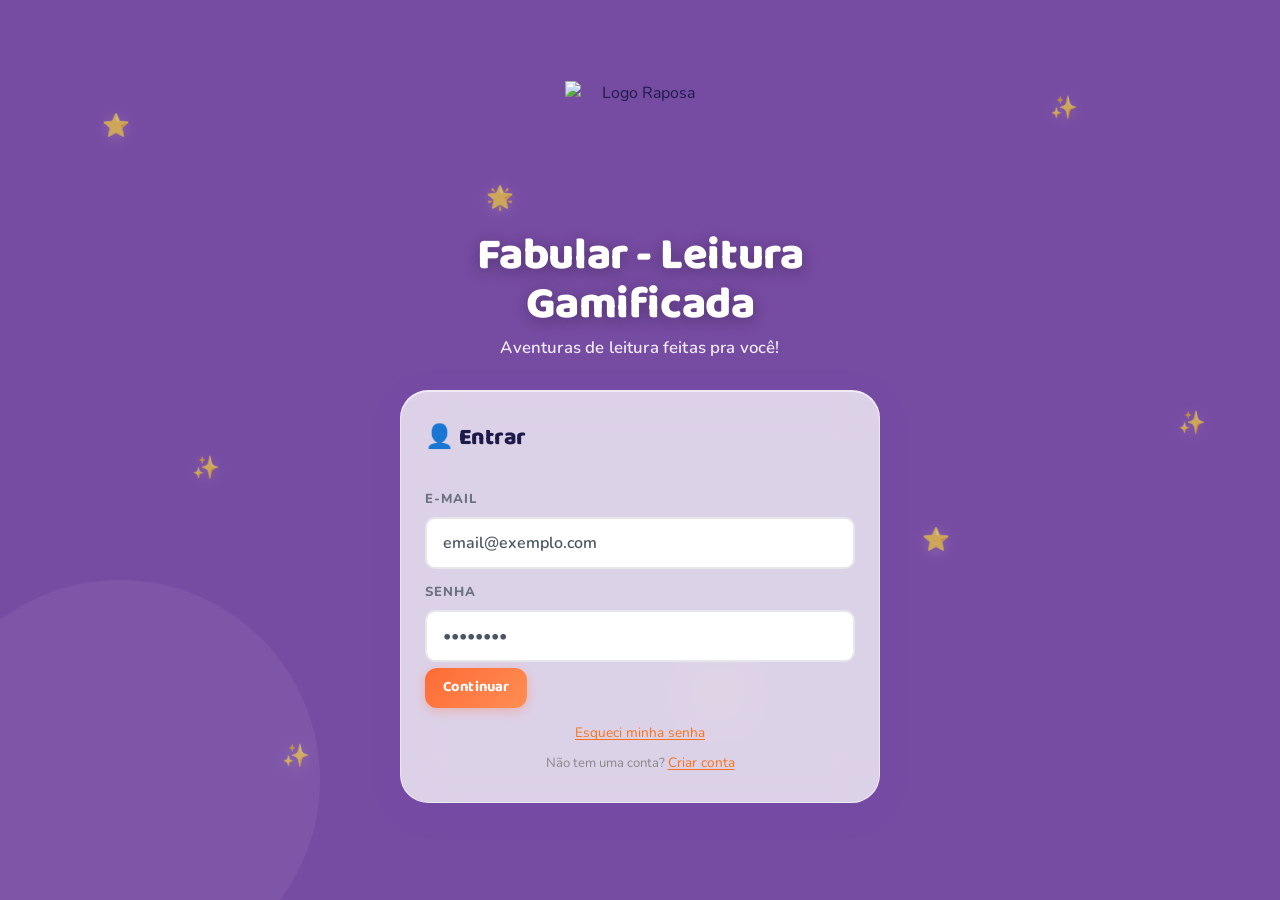
==== commit 70b1c7fb: "Responsividade" ====
--- a/bot.html
+++ b/bot.html
@@ -61,17 +61,36 @@
           <span aria-hidden="true" class="icone-vidas-header" id="icone-vidas-header">❤️</span>
           <span id="total-vidas">5/5</span>
         </div>
-        <button class="btn-icon" id="btn-contraste" title="Alternar alto contraste"
-          aria-label="Alternar alto contraste">
-          <img src="midia/contraste.png" alt="Alto contraste">
-        </button>
-        <button class="btn-icon" id="btn-fonte-mais" title="Aumentar fonte" aria-label="Aumentar fonte">A+
-        </button>
-        <button class="btn-icon" id="btn-fonte-menos" title="Diminuir fonte" aria-label="Diminuir fonte">A-
-        </button>
-        <button class="btn-icon btn-sair" id="btn-sair" title="Sair" aria-label="Sair e voltar ao login">
-          <img src="midia/sair.png" alt="Sair">
-        </button>
+        <div class="header-mais-wrap" id="header-mais-wrap">
+          <button class="btn-icon btn-header-mais" id="btn-header-mais" title="Mais opções" aria-label="Mais opções"
+            aria-expanded="false">
+            <img src="midia/menu/menu.png" alt="Mais opções" class="menu-icon">
+          </button>
+          <div class="header-mais-menu" id="header-mais-menu" aria-hidden="true">
+            <button class="btn-icon" id="btn-contraste" title="Alternar alto contraste"
+              aria-label="Alternar alto contraste">
+              <img src="midia/menu/half.png" alt="" class="menu-icon">
+              <span class="menu-label">Contraste</span>
+            </button>
+            <button class="btn-icon" id="btn-fonte-mais" title="Aumentar fonte" aria-label="Aumentar fonte">
+              <img src="midia/menu/plus.png" alt="" class="menu-icon">
+              <span class="menu-label">Fonte +</span>
+            </button>
+            <button class="btn-icon" id="btn-fonte-menos" title="Diminuir fonte" aria-label="Diminuir fonte">
+              <img src="midia/menu/minus.png" alt="" class="menu-icon">
+              <span class="menu-label">Fonte -</span>
+            </button>
+            <button class="btn-icon btn-ir-config" id="btn-ir-configuracoes" title="Configurações"
+              aria-label="Configurações">
+              <img src="midia/menu/settings.png" alt="" class="menu-icon">
+              <span class="menu-label">Configurações</span>
+            </button>
+            <button class="btn-icon btn-sair" id="btn-sair" title="Sair" aria-label="Sair e voltar ao login">
+              <img src="midia/menu/log-out.png" alt="" class="menu-icon">
+              <span class="menu-label">Sair</span>
+            </button>
+          </div>
+        </div>
       </div>
     </header>
 
@@ -205,8 +224,8 @@
               </div>
             </div>
             <div class="minigame-rodape">
-              <button class="btn-principal oculto" id="btn-proximo-mg">Próximo Jogo →</button>
-              <button class="btn-principal oculto" id="btn-finalizar-mg">Ver Resultado 🏆</button>
+              <button class="btn-principal oculto" id="btn-proximo-mg" hidden>Próximo Jogo →</button>
+              <button class="btn-principal oculto" id="btn-finalizar-mg" hidden>Ver Resultado 🏆</button>
             </div>
           </div>
         </section>
--- a/css/style.css
+++ b/css/style.css
@@ -42,6 +42,15 @@
 
   /* fonte controlada via JS */
   --fonte-base: 16px;
+
+  /* proporção estável de botões em qualquer resolução */
+  --btn-min-h: 40px;
+  --btn-pad-y: 8px;
+  --btn-pad-x: 18px;
+  --btn-font: 0.92rem;
+  --btn-radius: 12px;
+  --btn-icon-size: 38px;
+  --btn-icon-img: 20px;
 
   /* glassmorphism */
   --glass-bg: rgba(255, 255, 255, 0.75);
@@ -119,6 +128,18 @@
 }
 
 
+@media (max-width: 768px) {
+  :root {
+    --btn-min-h: 34px;
+    --btn-pad-y: 5px;
+    --btn-pad-x: 12px;
+    --btn-font: 0.8rem;
+    --btn-radius: 10px;
+    --btn-icon-size: 32px;
+    --btn-icon-img: 16px;
+  }
+}
+
 html {
   font-size: var(--fonte-base, 16px);
   background-color: var(--bg, #F0F4FF);
@@ -133,6 +154,7 @@
   color: var(--texto);
   min-height: 100vh;
   line-height: 1.6;
+  overflow-x: hidden;
 }
 
 *:focus-visible {
@@ -475,6 +497,15 @@
   position: relative;
   overflow: hidden;
   box-shadow: 0 1px 3px rgba(0, 0, 0, 0.05);
+  flex: 0 1 auto;
+  width: auto;
+  max-width: 100%;
+  min-height: 36px;
+  display: inline-flex;
+  align-items: center;
+  justify-content: center;
+  box-sizing: border-box;
+  white-space: nowrap;
 }
 
 .chip:hover {
@@ -504,6 +535,14 @@
 
 .btn-entrar {
   margin-top: 4px;
+  width: 100%;
+  max-width: 100%;
+}
+
+.login-card > .btn-principal,
+.login-card > .btn-secundario {
+  width: 100%;
+  max-width: 100%;
 }
 
 /*IMG BOT*/
@@ -530,20 +569,29 @@
   background: var(--grad-btn);
   color: #fff;
   border: none;
-  border-radius: var(--radius);
-  padding: 14px 28px;
-  margin-top: 2%;
-  margin-bottom: 2%;
+  border-radius: var(--btn-radius, 12px);
+  padding: var(--btn-pad-y, 8px) var(--btn-pad-x, 18px);
+  margin: 6px 0;
   font-family: 'Baloo 2', cursive;
-  font-size: 1.1rem;
+  font-size: var(--btn-font, 0.92rem);
   font-weight: 700;
   cursor: pointer;
   transition: all var(--trans);
-  box-shadow: 0 4px 20px rgba(255, 107, 53, .35), inset 0 1px 0 rgba(255, 255, 255, .2);
-  width: 100%;
-  letter-spacing: .02em;
+  box-shadow: 0 3px 12px rgba(255, 107, 53, .3);
+  display: inline-flex;
+  align-items: center;
+  justify-content: center;
+  text-align: center;
+  gap: 6px;
+  letter-spacing: .01em;
   position: relative;
   overflow: hidden;
+  box-sizing: border-box;
+  min-height: var(--btn-min-h, 40px);
+  width: auto;
+  max-width: 100%;
+  flex: 0 1 auto;
+  line-height: 1.2;
 }
 
 .btn-principal::after {
@@ -556,8 +604,8 @@
 }
 
 .btn-principal:hover:not(:disabled) {
-  transform: translateY(-2px);
-  box-shadow: 0 8px 28px rgba(255, 107, 53, .48), inset 0 1px 0 rgba(255, 255, 255, .2);
+  transform: translateY(-1px);
+  box-shadow: 0 6px 20px rgba(255, 107, 53, .45);
 }
 
 .btn-principal:hover:not(:disabled)::after {
@@ -576,20 +624,30 @@
 .btn-secundario {
   background: rgba(78, 205, 196, 0.08);
   color: var(--cor-btn-sec);
-  border: 2.5px solid var(--cor-secundaria);
-  border-radius: var(--radius);
-  padding: 12px 24px;
-  margin-bottom: 2%;
-  margin-top: 2%;
+  border: 2px solid var(--cor-secundaria);
+  border-radius: var(--btn-radius, 12px);
+  padding: var(--btn-pad-y, 8px) 16px;
+  margin: 6px 0;
   font-family: 'Baloo 2', cursive;
-  font-size: 1rem;
+  font-size: 0.88rem;
   font-weight: 700;
   cursor: pointer;
   transition: all var(--trans);
+  display: inline-flex;
+  align-items: center;
+  justify-content: center;
+  text-align: center;
+  gap: 6px;
   position: relative;
   overflow: hidden;
   z-index: 1;
-  box-shadow: 0 2px 10px rgba(78, 205, 196, 0.18);
+  box-shadow: 0 2px 8px rgba(78, 205, 196, 0.15);
+  box-sizing: border-box;
+  min-height: var(--btn-min-h, 40px);
+  width: auto;
+  max-width: 100%;
+  flex: 0 1 auto;
+  line-height: 1.2;
 }
 
 .btn-secundario::before {
@@ -633,6 +691,10 @@
 }
 
 .btn-icon {
+  display: inline-flex;
+  align-items: center;
+  justify-content: center;
+  gap: 6px;
   background: rgba(255, 255, 255, .7);
   border: 1.5px solid var(--borda);
   border-radius: var(--radius-sm);
@@ -645,6 +707,12 @@
   white-space: nowrap;
   line-height: 1.3;
   backdrop-filter: blur(4px);
+  min-width: var(--btn-icon-size, 38px);
+  min-height: var(--btn-icon-size, 38px);
+  width: auto;
+  max-width: 100%;
+  flex: 0 0 auto;
+  box-sizing: border-box;
 }
 
 .btn-icon img {
@@ -653,7 +721,7 @@
   max-width: 20px;
   max-height: 20px;
   object-fit: contain;
-  display: block;
+  display: inline-block;
   flex-shrink: 0;
 }
 
@@ -825,31 +893,40 @@
   transform: translateY(0) scale(1);
 }
 
-/* Botões dentro do dropdown ficam largura total, com label */
+/* Botões dentro do dropdown ficam largura total, com label na mesma linha */
 .header-mais-menu .btn-icon {
+  display: flex !important;
+  flex-direction: row !important;
+  align-items: center !important;
+  justify-content: flex-start !important;
   width: 100%;
-  justify-content: flex-start;
   gap: 10px;
   padding: 9px 12px;
   border-radius: 9px;
   font-size: 0.92rem;
   font-weight: 700;
+  text-align: left;
 }
 
 /* Ícone de imagem dentro dos botões do dropdown */
 .header-mais-menu .menu-icon,
 .btn-header-mais .menu-icon {
-  width: 20px;
-  height: 20px;
+  width: 20px !important;
+  height: 20px !important;
+  max-width: 20px;
+  max-height: 20px;
   object-fit: contain;
   flex-shrink: 0;
-}
-
-/* Label de texto ao lado do ícone */
+  display: inline-block;
+}
+
+/* Label de texto ao lado do ícone na mesma linha */
 .menu-label {
   font-size: 0.92rem;
   font-weight: 700;
   color: inherit;
+  white-space: nowrap;
+  line-height: 1;
 }
 
 /* Dark mode */
@@ -1315,15 +1392,25 @@
   border-color: rgba(255, 193, 7, .5);
 }
 
+.historia-card {
+  container-type: inline-size;
+  container-name: historia-card;
+}
+
 .hc-rodape {
   display: flex;
+  flex-wrap: wrap;
   align-items: center;
   justify-content: space-between;
+  gap: 8px;
   margin-top: auto;
+  width: 100%;
 }
 
 .hc-estrelas {
   font-size: 1rem;
+  flex: 1 1 9rem;
+  min-width: 0;
 }
 
 .hc-estrelas .estrela-preenchida {
@@ -1360,7 +1447,7 @@
   color: #fff;
   border: none;
   border-radius: 999px;
-  padding: 8px 20px;
+  padding: 8px 16px;
   font-family: 'Baloo 2', cursive;
   font-size: .9rem;
   font-weight: 700;
@@ -1368,6 +1455,30 @@
   transition: all var(--trans);
   box-shadow: 0 3px 10px rgba(255, 107, 53, .35), inset 0 1px 0 rgba(255, 255, 255, .2);
   letter-spacing: .01em;
+  flex: 0 0 auto;
+  white-space: nowrap;
+  min-height: 36px;
+  display: inline-flex;
+  align-items: center;
+  justify-content: center;
+  box-sizing: border-box;
+  max-width: 100%;
+}
+
+@container historia-card (max-width: 250px) {
+  .hc-rodape {
+    flex-direction: column;
+    align-items: flex-start;
+  }
+
+  .hc-estrelas {
+    flex: 1 1 auto;
+    width: 100%;
+  }
+
+  .hc-jogar {
+    width: 100%;
+  }
 }
 
 .hc-jogar:hover {
@@ -1534,15 +1645,19 @@
 .opcao-btn {
   background: rgba(240, 244, 255, .8);
   border: 1.5px solid rgba(229, 231, 235, .8);
-  border-radius: var(--radius);
-  padding: 14px 18px;
+  border-radius: 12px;
+  padding: 9px 14px;
   font-family: 'Nunito', sans-serif;
-  font-size: 1rem;
+  font-size: 0.92rem;
   font-weight: 700;
   cursor: pointer;
   transition: all var(--trans);
   text-align: left;
   color: var(--texto);
+  min-height: var(--btn-min-h, 40px);
+  width: 100%;
+  max-width: 100%;
+  box-sizing: border-box;
 }
 
 .opcao-btn:hover:not(:disabled) {
@@ -1693,18 +1808,19 @@
 .leitura-rodape {
   display: flex;
   flex-wrap: wrap;
-  justify-content: space-between;
-  align-items: center;
-  margin-top: 20px;
-  gap: 12px;
-}
-
-.leitura-rodape .btn-principal {
-  flex: 1;
-}
-
+  justify-content: center;
+  align-items: center;
+  margin-top: 12px;
+  gap: 8px;
+  width: 100%;
+}
+
+.leitura-rodape .btn-principal,
 .leitura-rodape .btn-secundario {
-  flex: 0 0 auto;
+  flex: 0 1 auto;
+  margin: 0;
+  width: auto;
+  max-width: 100%;
 }
 
 /* ==============================================
@@ -1748,35 +1864,37 @@
 
 .minigame-corpo {
   background: var(--bg-card);
-  border-radius: 22px;
-  padding: 26px;
+  border-radius: 18px;
+  padding: clamp(14px, 3vw, 22px);
   border: 1.5px solid rgba(229, 231, 235, .6);
   box-shadow: var(--shadow);
-  min-height: 200px;
+  min-height: auto;
   animation: fadeIn .4s ease both;
+  width: 100%;
+  box-sizing: border-box;
 }
 
 .mg-enunciado {
   font-family: 'Baloo 2', cursive;
-  font-size: 1.15rem;
+  font-size: clamp(1rem, 2.8vw, 1.15rem);
   font-weight: 700;
   color: var(--texto);
-  margin-bottom: 20px;
-  display: flex;
-  align-items: center;
-  gap: 10px;
+  margin-bottom: 14px;
+  display: flex;
+  align-items: center;
+  gap: 8px;
   letter-spacing: -.01em;
 }
 
 .mg-desc {
-  font-size: .95rem;
+  font-size: clamp(0.95rem, 2.6vw, 1.1rem);
   color: var(--texto-sub);
-  margin-bottom: 16px;
-  line-height: 1.6;
+  margin-bottom: 14px;
+  line-height: 1.5;
 }
 
 .mg-icone {
-  font-size: 1.8rem;
+  font-size: clamp(1.4rem, 4vw, 1.8rem);
   filter: drop-shadow(0 2px 6px rgba(0, 0, 0, .1));
 }
 
@@ -1784,21 +1902,29 @@
 .vf-opcoes,
 .tf-opcoes {
   display: flex;
-  gap: 14px;
+  gap: 10px;
   margin-top: 8px;
 }
 
 .vf-btn,
 .tf-btn {
-  flex: 1;
-  border-radius: var(--radius);
-  padding: 20px 12px;
+  flex: 1 1 0;
+  min-width: 0;
+  max-width: 100%;
+  border-radius: 12px;
+  padding: 10px 14px;
   font-family: 'Baloo 2', cursive;
-  font-size: 1.25rem;
+  font-size: 1rem;
   font-weight: 800;
   cursor: pointer;
   transition: all var(--trans);
   text-align: center;
+  min-height: var(--btn-min-h, 40px);
+  box-sizing: border-box;
+  display: inline-flex;
+  align-items: center;
+  justify-content: center;
+  line-height: 1.2;
 }
 
 .vf-verdadeiro,
@@ -1841,21 +1967,25 @@
 .mc-opcoes {
   display: flex;
   flex-direction: column;
-  gap: 10px;
+  gap: 8px;
 }
 
 .mc-btn {
   background: rgba(240, 244, 255, .7);
   border: 1.5px solid rgba(229, 231, 235, .8);
-  border-radius: var(--radius-sm);
-  padding: 14px 18px;
+  border-radius: 12px;
+  padding: 9px 14px;
   font-family: 'Nunito', sans-serif;
-  font-size: .95rem;
+  font-size: 0.92rem;
   font-weight: 700;
   cursor: pointer;
   transition: all var(--trans);
   text-align: left;
   color: var(--texto);
+  min-height: var(--btn-min-h, 40px);
+  width: 100%;
+  max-width: 100%;
+  box-sizing: border-box;
 }
 
 .mc-btn:hover:not(:disabled) {
@@ -2135,9 +2265,20 @@
 
 .minigame-rodape {
   display: flex;
-  justify-content: flex-end;
-  gap: 10px;
-  margin-top: 16px;
+  flex-wrap: wrap;
+  justify-content: center;
+  align-items: center;
+  gap: 8px;
+  margin-top: 12px;
+  width: 100%;
+}
+
+.minigame-rodape .btn-principal,
+.minigame-rodape .btn-secundario {
+  flex: 0 1 auto;
+  margin: 0;
+  width: auto;
+  max-width: 100%;
 }
 
 /* ==============================================
@@ -2249,32 +2390,46 @@
 .resultado-botoes {
   display: flex;
   flex-wrap: wrap;
-  gap: 12px;
+  align-items: center;
+  justify-content: center;
+  gap: 8px;
   width: 100%;
 }
 
 .resultado-botoes .btn-principal,
-.resultado-botoes .btn-secundario {
-  flex: 1;
-  min-width: 140px;
+.resultado-botoes .btn-secundario,
+.resultado-botoes .btn-refazer {
+  flex: 0 1 auto;
+  margin: 0;
+  width: auto;
+  max-width: 100%;
 }
 
 /* Botão Refazer Atividade */
 .btn-refazer {
-  width: 100%;
+  display: inline-flex;
+  align-items: center;
+  justify-content: center;
+  gap: 6px;
   background: linear-gradient(135deg, #f97316, #ea580c);
   color: #fff;
   border: none;
-  border-radius: var(--radius-sm);
-  padding: 14px 24px;
+  border-radius: var(--btn-radius, 12px);
+  padding: var(--btn-pad-y, 8px) 16px;
   font-family: 'Baloo 2', cursive;
-  font-size: 1.05rem;
+  font-size: 0.88rem;
   font-weight: 800;
   cursor: pointer;
   transition: all var(--trans);
-  box-shadow: 0 4px 16px rgba(249, 115, 22, .4), inset 0 1px 0 rgba(255, 255, 255, .2);
+  box-shadow: 0 3px 12px rgba(249, 115, 22, .35);
   letter-spacing: .02em;
   animation: pulseRefazer 2s ease-in-out infinite;
+  box-sizing: border-box;
+  min-height: var(--btn-min-h, 40px);
+  width: auto;
+  max-width: 100%;
+  flex: 0 1 auto;
+  line-height: 1.2;
 }
 
 .btn-refazer:hover {
@@ -2640,37 +2795,39 @@
 }
 
 /* =============================================
-   SEÇÃO DE CONQUISTAS (VISUAL LIMPO E DESCOMPLICADO)
+   SEÇÃO DE CONQUISTAS (RESPONSIVA E ENCAIXADA NA TELA)
    ============================================= */
 .progresso-secao-conquistas {
   margin-top: 10px;
   background: var(--bg-card);
   border-radius: var(--radius);
-  padding: 24px;
+  padding: clamp(12px, 3vw, 20px);
   border: 1.5px solid rgba(229, 231, 235, 0.8);
   box-shadow: var(--shadow);
+  width: 100%;
+  box-sizing: border-box;
 }
 
 .conquistas-header-bar {
   display: flex;
   justify-content: space-between;
-  align-items: flex-start;
-  margin-bottom: 20px;
+  align-items: center;
+  margin-bottom: 14px;
   flex-wrap: wrap;
-  gap: 12px;
+  gap: 8px;
 }
 
 .conquistas-header-info h3 {
-  margin: 0 0 4px 0;
+  margin: 0 0 2px 0;
   font-family: 'Baloo 2', cursive;
-  font-size: 1.25rem;
+  font-size: clamp(1.2rem, 3vw, 1.45rem);
   font-weight: 800;
   color: var(--texto);
 }
 
 .conquistas-subtitulo {
   margin: 0;
-  font-size: 0.88rem;
+  font-size: clamp(0.78rem, 2.2vw, 0.88rem);
   color: var(--texto-sub);
   font-weight: 600;
 }
@@ -2680,30 +2837,36 @@
   color: #ffffff;
   font-family: 'Baloo 2', cursive;
   font-weight: 800;
-  font-size: 0.9rem;
-  padding: 6px 16px;
+  font-size: clamp(0.75rem, 2.2vw, 0.88rem);
+  padding: 4px 12px;
   border-radius: 999px;
-  box-shadow: 0 4px 12px rgba(255, 107, 53, 0.25);
+  box-shadow: 0 3px 10px rgba(255, 107, 53, 0.2);
   letter-spacing: 0.02em;
   white-space: nowrap;
 }
 
-/* GRID DE CARDS — Mais linhas, menos colunas (mínimo 340px) para leitura total do título */
+/* GRID DE CARDS RESPONSIVO */
 .conquistas-grid {
   display: grid;
-  grid-template-columns: repeat(auto-fill, minmax(340px, 1fr));
-  gap: 16px;
+  grid-template-columns: repeat(auto-fill, minmax(min(100%, 250px), 1fr));
+  gap: 10px;
+  width: 100%;
+  box-sizing: border-box;
 }
 
 .conquista-card {
   display: flex;
   align-items: center;
-  gap: 16px;
+  gap: 10px;
   background: #FFFFFF;
-  border-radius: 16px;
-  padding: 16px 20px;
+  border-radius: 12px;
+  padding: 7px 12px;
   border: 1.5px solid #E5E7EB;
   transition: transform 0.2s ease, box-shadow 0.2s ease, border-color 0.2s ease;
+  width: 100%;
+  box-sizing: border-box;
+  container-type: inline-size;
+  container-name: conquista-card;
 }
 
 .conquista-card.desbloqueada {
@@ -2734,15 +2897,15 @@
 }
 
 .conquista-medalha {
-  width: 56px;
-  height: 56px;
+  width: 36px;
+  height: 36px;
   border-radius: 50%;
   background: radial-gradient(circle at 35% 35%, #FFFFFF, var(--cor-medalha, #FF6B35));
   display: flex;
   align-items: center;
   justify-content: center;
   position: relative;
-  box-shadow: 0 4px 10px rgba(0, 0, 0, 0.1);
+  box-shadow: 0 3px 8px rgba(0, 0, 0, 0.1);
   border: 2px solid #FFFFFF;
 }
 
@@ -2753,7 +2916,7 @@
 }
 
 .conquista-icone {
-  font-size: 1.7rem;
+  font-size: 1.35rem;
   line-height: 1;
   user-select: none;
 }
@@ -2764,26 +2927,41 @@
   min-width: 0;
   display: flex;
   flex-direction: column;
-  gap: 4px;
+  gap: 2px;
 }
 
 .conquista-topo {
   display: flex;
+  flex-wrap: wrap;
   justify-content: space-between;
   align-items: center;
-  gap: 12px;
+  gap: 6px 12px;
+}
+
+@container conquista-card (max-width: 280px) {
+  .conquista-topo {
+    flex-direction: column;
+    align-items: flex-start;
+  }
+
+  .conquista-status {
+    align-self: flex-start;
+  }
 }
 
 /* TÍTULO COMPLETO — Sem corte de texto, permite múltiplas linhas se necessário */
 .conquista-titulo {
   margin: 0;
   font-family: 'Baloo 2', cursive;
-  font-size: 1.05rem;
+  font-size: 1.22rem;
   font-weight: 800;
   color: var(--texto);
-  line-height: 1.25;
-  white-space: normal;
-  word-break: break-word;
+  line-height: 1.2;
+  white-space: nowrap;
+  overflow: hidden;
+  text-overflow: ellipsis;
+  flex: 1 1 auto;
+  min-width: 0;
 }
 
 .conquista-status {
@@ -2810,21 +2988,25 @@
 
 .conquista-descricao {
   margin: 0;
-  font-size: 0.84rem;
+  font-size: 0.78rem;
   color: var(--texto-sub);
   font-weight: 600;
-  line-height: 1.35;
+  line-height: 1.25;
+  display: -webkit-box;
+  -webkit-line-clamp: 1;
+  -webkit-box-orient: vertical;
+  overflow: hidden;
 }
 
 .conquista-progresso-bar-wrap {
-  margin-top: 6px;
+  margin-top: 2px;
   display: flex;
   flex-direction: column;
-  gap: 3px;
+  gap: 2px;
 }
 
 .conquista-bar-track {
-  height: 8px;
+  height: 6px;
   width: 100%;
   background: #E5E7EB;
   border-radius: 999px;
@@ -2839,10 +3021,11 @@
 }
 
 .conquista-progresso-texto {
-  font-size: 0.76rem;
+  font-size: 0.7rem;
   font-weight: 700;
   color: var(--texto-sub);
   text-align: right;
+  line-height: 1.1;
 }
 
 .conquista-rodape {
@@ -3134,6 +3317,9 @@
 .calendario-nav-btn {
   width: 36px;
   height: 36px;
+  min-width: 36px;
+  min-height: 36px;
+  flex: 0 0 auto;
   border: 2px solid #DDD6FE;
   border-radius: 12px;
   background: #F5F3FF;
@@ -3146,6 +3332,7 @@
   align-items: center;
   justify-content: center;
   user-select: none;
+  box-sizing: border-box;
 }
 
 .calendario-nav-btn:hover {
@@ -4561,8 +4748,10 @@
 
   .tf-btn,
   .vf-btn {
-    font-size: 1rem;
-    padding: 14px 8px;
+    font-size: 0.8rem !important;
+    padding: 6px 10px !important;
+    min-height: 34px !important;
+    font-weight: 800 !important;
   }
 
   .rima-opcoes-grid {
@@ -5403,10 +5592,10 @@
 
 @media (max-width: 980px) {
   .app-header {
-    padding: 10px 12px;
+    padding: 8px 12px;
     gap: 8px;
-    align-items: flex-start;
-    flex-wrap: wrap;
+    align-items: center;
+    justify-content: space-between;
   }
 
   .header-centro {
@@ -5419,16 +5608,15 @@
 
   .header-dir {
     margin-left: auto;
-    position: fixed;
-    top: 10px;
-    right: 10px;
+    position: static;
     z-index: 120;
-    background: rgba(255, 255, 255, .92);
-    border: 1px solid rgba(229, 231, 235, .9);
-    border-radius: 12px;
-    box-shadow: 0 6px 24px rgba(100, 70, 200, .18);
-    padding: 6px;
+    background: transparent;
+    border: none;
+    box-shadow: none;
+    padding: 0;
     gap: 6px;
+    display: flex;
+    align-items: center;
   }
 
   .app-layout {
@@ -5463,15 +5651,16 @@
   }
 
   .nav-item {
-    flex: 0 0 56px;
-    min-width: 56px;
-    width: 56px;
-    height: 56px;
+    flex: 0 0 42px;
+    min-width: 42px;
+    max-width: 42px;
+    width: 42px;
+    height: 42px;
     justify-content: center;
     padding: 0;
     gap: 0;
     text-align: center;
-    border-radius: 999px;
+    border-radius: 12px;
   }
 
   .nav-item .nav-label {
@@ -5512,32 +5701,276 @@
   }
 }
 
-@media (max-width: 700px) {
+@media (max-width: 768px) {
+  .app-main {
+    padding-bottom: calc(58px + env(safe-area-inset-bottom, 0px)) !important;
+  }
+
+  .app-header {
+    padding: 4px 8px !important;
+    min-height: 42px !important;
+  }
+
+  .header-wrap {
+    gap: 6px !important;
+  }
+
   .header-esq {
-    padding-right: 240px;
+    padding-right: 0 !important;
+    gap: 6px !important;
+    min-width: 0 !important;
   }
 
   .header-esq .header-info {
-    display: none;
+    display: flex !important;
+    min-width: 0 !important;
+    line-height: 1.15 !important;
+  }
+
+  .header-avatar {
+    width: 36px !important;
+    height: 36px !important;
+    min-width: 36px !important;
+    font-size: 0.95rem !important;
+    border-width: 2px !important;
+  }
+
+  .header-avatar img,
+  .header-avatar-img {
+    width: 32px !important;
+    height: 32px !important;
+  }
+
+  .header-nome {
+    font-size: 0.85rem !important;
+    font-weight: 700 !important;
+    white-space: nowrap !important;
+    overflow: hidden !important;
+    text-overflow: ellipsis !important;
+    max-width: 105px !important;
+  }
+
+  .header-nivel {
+    font-size: 0.68rem !important;
+    white-space: nowrap !important;
+  }
+
+  .header-dir {
+    position: static !important;
+    top: auto !important;
+    right: auto !important;
+    background: transparent !important;
+    border: none !important;
+    box-shadow: none !important;
+    padding: 0 !important;
+    gap: 6px !important;
   }
 
   .moedas-badge {
-    padding: 5px 10px;
-    font-size: .8rem;
-  }
-
-  .btn-icon {
-    padding: 7px 8px;
-    font-size: .8rem;
+    padding: 4px 8px !important;
+    font-size: 0.82rem !important;
+    font-weight: 700 !important;
+    gap: 4px !important;
+    min-height: 32px !important;
+    border-radius: 8px !important;
+  }
+
+  .moeda-icone {
+    width: 16px !important;
+    height: 16px !important;
+  }
+
+  .btn-icon,
+  .header-mais-btn,
+  .header-som-btn {
+    padding: 4px 8px !important;
+    font-size: 0.75rem !important;
+    font-weight: 700 !important;
+    min-width: 32px !important;
+    min-height: 32px !important;
+    width: auto !important;
+    border-radius: 8px !important;
+    gap: 3px !important;
+    display: inline-flex !important;
+    align-items: center !important;
+    justify-content: center !important;
+    flex: 0 0 auto !important;
+  }
+
+  .btn-icon img,
+  .header-mais-btn img {
+    width: 16px !important;
+    height: 16px !important;
+  }
+
+  .menu-label {
+    font-size: 0.8rem !important;
+    font-weight: 600 !important;
+    white-space: nowrap !important;
+  }
+
+  .sidebar {
+    height: 50px !important;
+    padding: 3px 6px !important;
+    gap: 4px !important;
+    justify-content: space-around !important;
+    align-items: center !important;
+  }
+
+  .nav-item {
+    flex: 0 0 42px !important;
+    min-width: 42px !important;
+    max-width: 42px !important;
+    width: 42px !important;
+    height: 42px !important;
+    border-radius: 10px !important;
+    padding: 0 !important;
+  }
+
+  .nav-item .icon {
+    width: 18px !important;
+    height: 18px !important;
+  }
+
+  .nav-rotulo {
+    font-size: 0.65rem !important;
+    font-weight: 700 !important;
+    margin-top: 1px !important;
+  }
+
+  /* Content & Grids Readable */
+  .historias-grid {
+    grid-template-columns: repeat(auto-fill, minmax(160px, 1fr)) !important;
+    gap: 10px !important;
+  }
+
+  .historia-card {
+    padding: 8px 10px !important;
+    border-radius: 12px !important;
+    gap: 6px !important;
+  }
+
+  .historia-card-thumb {
+    height: 70px !important;
+  }
+
+  .historia-card-emoji {
+    font-size: 1.8rem !important;
+  }
+
+  .historia-titulo {
+    font-size: 0.85rem !important;
+    font-weight: 700 !important;
+    line-height: 1.25 !important;
+  }
+
+  .historia-desc {
+    font-size: 0.72rem !important;
+  }
+
+  .conquistas-grid {
+    grid-template-columns: 1fr !important;
+    gap: 10px !important;
+  }
+
+  .conquista-card {
+    padding: 7px 10px !important;
+    border-radius: 12px !important;
+    gap: 8px !important;
+    align-items: center !important;
+  }
+
+  .conquista-topo {
+    flex-direction: row !important;
+    flex-wrap: nowrap !important;
+    align-items: center !important;
+    gap: 8px !important;
+  }
+
+  .conquista-icone {
+    width: 28px !important;
+    height: 28px !important;
+    min-width: 28px !important;
+    font-size: 1.2rem !important;
+  }
+
+  .medalha-svg {
+    width: 28px !important;
+    height: 28px !important;
+  }
+
+  .conquista-titulo {
+    font-size: 0.95rem !important;
+    font-weight: 800 !important;
+    line-height: 1.15 !important;
+  }
+
+  .conquista-descricao,
+  .conquista-desc {
+    font-size: 0.7rem !important;
+    line-height: 1.2 !important;
+  }
+
+  .btn-principal:not(.oculto),
+  .btn-secundario:not(.oculto),
+  .btn-refazer:not(.oculto),
+  .btn-virar-pagina:not(.oculto),
+  .btn-confirmar:not(.oculto),
+  .btn-desistir-mg:not(.oculto),
+  .rima-btn:not(.oculto),
+  .chip:not(.oculto),
+  .hc-jogar:not(.oculto) {
+    padding: 5px 12px !important;
+    font-size: 0.78rem !important;
+    font-weight: 700 !important;
+    min-height: 34px !important;
+    border-radius: 10px !important;
+    align-items: center !important;
+    justify-content: center !important;
+    text-align: center !important;
+    width: auto !important;
+    max-width: 100% !important;
+    flex: 0 1 auto !important;
+    box-sizing: border-box !important;
+  }
+
+  .opcao-btn,
+  .mc-btn,
+  .qd-btn,
+  .sp-btn,
+  .rima-btn,
+  .rima-opc,
+  .color-item {
+    padding: 5px 8px !important;
+    font-size: 0.74rem !important;
+    font-weight: 700 !important;
+    min-height: 32px !important;
+    border-radius: 8px !important;
+    width: 100% !important;
+    max-width: 100% !important;
+    box-sizing: border-box !important;
+    text-align: center !important;
+    justify-content: center !important;
+    line-height: 1.2 !important;
   }
 
   .leitura-header,
   .minigame-header,
-  .leitura-rodape,
-  .resultado-stats,
-  .resultado-botoes {
+  .resultado-stats {
     flex-direction: column;
     align-items: stretch;
+    gap: 8px !important;
+  }
+
+  .leitura-rodape,
+  .minigame-rodape,
+  .resultado-botoes,
+  .mg-acoes-row {
+    flex-direction: row !important;
+    flex-wrap: wrap !important;
+    align-items: center !important;
+    justify-content: center !important;
+    gap: 8px !important;
   }
 
   .leitura-info,
@@ -5545,112 +5978,94 @@
     text-align: center;
   }
 
-  .interacao-input-area,
-  .vf-opcoes,
-  .tf-opcoes,
+  .interacao-input-area {
+    flex-wrap: wrap;
+    gap: 8px !important;
+  }
+
+  .interacao-input-area .btn-confirmar,
+  .interacao-input-area .btn-principal {
+    flex: 0 0 auto !important;
+    width: auto !important;
+  }
+
   .sp-grid,
   .rima-opcoes-grid,
-  .qd-opcoes,
+  .qd-opcoes {
+    grid-template-columns: 1fr 1fr !important;
+    gap: 6px !important;
+  }
+
   .stats-grid {
-    grid-template-columns: 1fr !important;
+    grid-template-columns: 1fr 1fr !important;
+    gap: 8px !important;
   }
 
   .vf-opcoes,
   .tf-opcoes {
-    flex-direction: column;
-  }
-}
-
-@media (max-width: 560px) {
-  .calendario-atividade {
-    padding: 14px 10px;
-  }
-
-  .calendario-grade {
-    gap: 4px;
-  }
-
-  .cal-dia {
-    border-width: 1.5px;
-    border-radius: 10px;
-    padding: 1px;
-  }
-
-  .cal-dia-num {
-    font-size: 0.72rem;
-  }
-
-  .cal-dia-estrelas {
-    font-size: 0.42rem;
-    letter-spacing: -2px;
-  }
-
-  .cal-dia-estrelas[data-qtd="3"] {
-    letter-spacing: -2.4px;
-    font-size: 0.4rem;
-  }
-
-  .cal-dia-estrelas[data-qtd="4"],
-  .cal-dia-estrelas[data-qtd="5"],
-  .cal-dia-estrelas[data-qtd="6"] {
-    letter-spacing: -3px;
-    font-size: 0.36rem;
-  }
-
-  .header-dir {
-    top: 8px;
-    right: 8px;
-    gap: 4px;
-    padding: 5px;
-  }
-
-  .header-esq {
-    padding-right: 206px;
-  }
-
-  .sidebar {
-    display: flex;
     flex-direction: row;
-    justify-content: space-around;
-    align-items: center;
+    flex-wrap: nowrap;
     gap: 8px;
-    padding: 8px 10px;
-    overflow-x: auto;
-    overflow-y: hidden;
-  }
-
-  .nav-item {
-    flex: 0 0 52px;
-    min-width: 52px;
-    width: 52px;
-    height: 52px;
-    padding: 0;
-  }
-}
-
-@media (max-width: 420px) {
+  }
+
+  .vf-btn,
+  .tf-btn {
+    flex: 1 1 0 !important;
+    min-height: 34px !important;
+    padding: 6px 10px !important;
+    font-size: 0.8rem !important;
+    width: auto !important;
+  }
+
+  .login-card > .btn-principal,
+  .login-card > .btn-secundario,
+  .login-card .btn-entrar,
+  .modal-vidas-acoes .btn-principal,
+  .modal-vidas-acoes button {
+    width: 100% !important;
+  }
+
+  .header-mais-menu .btn-icon {
+    width: 100% !important;
+    min-width: 0 !important;
+    justify-content: flex-start !important;
+  }
+}
+
+@media (max-width: 480px) {
   .app-header {
-    padding-top: 64px;
-  }
-
-  .header-dir {
-    right: 6px;
-    top: 6px;
-    max-width: calc(100vw - 12px);
-  }
-
-  .header-esq {
-    padding-right: 0;
-  }
-
-  .moedas-badge {
-    padding: 4px 8px;
-    font-size: .75rem;
-  }
-
-  .btn-icon {
-    padding: 6px 7px;
-    font-size: .75rem;
+    padding: 5px 8px !important;
+  }
+
+  .header-nome {
+    max-width: 90px !important;
+    font-size: 0.8rem !important;
+  }
+
+  .header-avatar {
+    width: 36px !important;
+    height: 36px !important;
+    min-width: 36px !important;
+  }
+
+  .header-avatar img,
+  .header-avatar-img {
+    width: 32px !important;
+    height: 32px !important;
+  }
+
+  .historias-grid {
+    grid-template-columns: repeat(auto-fill, minmax(150px, 1fr)) !important;
+    gap: 8px !important;
+  }
+
+  .conquistas-grid {
+    grid-template-columns: 1fr !important;
+    gap: 8px !important;
+  }
+
+  .conquista-titulo {
+    font-size: 0.9rem !important;
   }
 }
 
@@ -6322,18 +6737,25 @@
 }
 
 .config-aba {
-  flex: 1;
+  flex: 0 1 auto;
   min-width: 120px;
+  width: auto;
+  max-width: 100%;
   border: 2px solid var(--borda, #e5e7eb);
   background: rgba(255, 255, 255, .7);
   border-radius: 14px;
-  padding: 12px 16px;
+  padding: 10px 16px;
   font-family: 'Nunito', sans-serif;
   font-size: .9rem;
   font-weight: 700;
   cursor: pointer;
   transition: all .2s ease;
   text-align: center;
+  min-height: var(--btn-min-h, 40px);
+  box-sizing: border-box;
+  display: inline-flex;
+  align-items: center;
+  justify-content: center;
 }
 
 .config-aba:hover {
@@ -6611,25 +7033,26 @@
   display: inline-flex;
   align-items: center;
   justify-content: center;
-  gap: 6px;
-  padding: 8px 16px;
+  gap: 4px;
+  padding: 6px 14px;
   font-family: 'Baloo 2', cursive, sans-serif;
-  font-size: 0.9rem;
+  font-size: 0.84rem;
   font-weight: 700;
   color: var(--cor-primaria, #FF6B35);
   background: transparent;
-  border: 2px solid var(--cor-primaria, #FF6B35);
+  border: 1.5px solid var(--cor-primaria, #FF6B35);
   border-radius: 10px;
   cursor: pointer;
   transition: all var(--trans);
-  min-height: 38px;
+  min-height: 34px;
+  box-sizing: border-box;
 }
 
 .btn-virar-pagina:hover:not(:disabled) {
   background: var(--cor-primaria, #FF6B35);
   color: #fff;
   transform: translateY(-1px);
-  box-shadow: 0 4px 12px rgba(255, 107, 53, 0.3);
+  box-shadow: 0 3px 10px rgba(255, 107, 53, 0.25);
 }
 
 .btn-virar-pagina:disabled {
@@ -6640,7 +7063,7 @@
 }
 
 .btn-virar-pagina .seta {
-  font-size: 1rem;
+  font-size: 0.9rem;
   transition: transform 0.2s ease;
 }
 
@@ -6655,12 +7078,12 @@
 .livro-paginacao-dots {
   display: flex;
   align-items: center;
-  gap: 5px;
+  gap: 4px;
 }
 
 .pag-dot {
-  width: 8px;
-  height: 8px;
+  width: 7px;
+  height: 7px;
   border-radius: 50%;
   background: rgba(180, 160, 120, 0.35);
   cursor: pointer;
@@ -6668,39 +7091,39 @@
 }
 
 .pag-dot.ativa {
-  width: 20px;
-  border-radius: 8px;
+  width: 16px;
+  border-radius: 6px;
   background: var(--cor-primaria, #FF6B35);
-  box-shadow: 0 0 6px rgba(255, 107, 53, 0.4);
+  box-shadow: 0 0 5px rgba(255, 107, 53, 0.35);
 }
 
 /* Responsivo para Celular */
 @media (max-width: 640px) {
   .cartao-livro-leitura {
-    padding: 18px 16px;
-    border-radius: 16px;
+    padding: 14px 14px;
+    border-radius: 14px;
   }
 
   .historia-texto {
-    font-size: 1rem;
-    line-height: 1.85;
+    font-size: 0.9rem;
+    line-height: 1.5;
   }
 
   .livro-navegacao-paginas {
     display: flex;
     justify-content: space-between;
     align-items: center;
-    padding: 8px 10px;
+    padding: 6px 8px;
     gap: 6px;
   }
 
   .btn-virar-pagina {
-    flex: 1 1 45%;
-    max-width: 48%;
-    padding: 8px 10px;
-    font-size: 0.88rem;
-    min-height: 44px;
-    border-radius: 10px;
+    flex: 0 0 auto;
+    padding: 5px 12px;
+    font-size: 0.75rem;
+    min-height: 32px;
+    border-radius: 999px;
+    width: auto;
   }
 
   .btn-virar-pagina .btn-texto-completo {
@@ -6805,4 +7228,553 @@
 html.alto-contraste .livro-navegacao-paginas {
   background: #25201D !important;
   border-color: rgba(78, 205, 196, 0.25) !important;
+}
+
+/* ==============================================
+   RESPONSIVIDADE GLOBAL — PROPORÇÃO DE BOTÕES
+   ============================================== */
+
+button,
+.btn-principal,
+.btn-secundario,
+.btn-icon,
+.btn-refazer,
+.btn-voltar,
+.btn-virar-pagina,
+.btn-confirmar,
+.btn-desistir-mg,
+.btn-cta,
+.chip {
+  box-sizing: border-box;
+  max-width: 100%;
+}
+
+.avatar-btn {
+  aspect-ratio: 1;
+  display: inline-flex;
+  align-items: center;
+  justify-content: center;
+  width: auto;
+}
+
+.btn-confirmar {
+  min-height: var(--btn-min-h, 40px);
+  flex: 0 0 auto;
+  width: auto;
+  max-width: 100%;
+  box-sizing: border-box;
+}
+
+.rima-btn {
+  flex: 0 0 auto;
+  width: auto;
+  min-height: 36px;
+  box-sizing: border-box;
+}
+
+.btn-header-mais {
+  min-width: var(--btn-icon-size, 38px);
+  min-height: var(--btn-icon-size, 38px);
+  flex: 0 0 auto;
+}
+
+/* Login e formulários: CTA ocupa a largura do card, não da tela */
+@media (min-width: 641px) {
+  .config-card-pagina {
+    width: min(94vw, 1000px);
+  }
+}
+
+@media (max-width: 1024px) {
+  .tela-header,
+  .filtros-bar,
+  .historias-grid,
+  .leitura-container,
+  .minigame-container,
+  .resultado-container,
+  .bot-ia-wrap {
+    padding-left: 16px;
+    padding-right: 16px;
+  }
+}
+
+@media (max-width: 768px) {
+  .login-logo-icon {
+    width: 110px;
+    height: 110px;
+  }
+
+  .login-card,
+  .config-card-pagina {
+    padding: 22px 16px;
+    border-radius: 22px;
+  }
+
+  .config-card-pagina {
+    width: 100%;
+    max-width: 100%;
+  }
+
+  .config-abas {
+    justify-content: flex-start;
+  }
+
+  .config-aba {
+    flex: 0 1 auto;
+    min-width: 0;
+  }
+
+  .avatar-grid {
+    gap: 8px;
+  }
+
+  .avatar-btn img,
+  .avatar-img,
+  .avatar-img-render {
+    width: 42px;
+    height: 42px;
+  }
+
+  .portao-input-wrap {
+    flex-wrap: wrap;
+  }
+
+  .portao-btn-confirmar {
+    flex: 0 0 auto;
+    width: auto;
+    min-height: 34px;
+    font-size: 0.8rem;
+    padding: 6px 12px;
+  }
+
+  .portao-input {
+    min-width: 0;
+    flex: 1 1 140px;
+  }
+
+  .chip-grupo,
+  .filtro-grupo {
+    gap: 6px;
+  }
+
+  .chip.chip-sm {
+    min-height: 28px;
+    padding: 4px 10px;
+    font-size: 0.72rem;
+  }
+}
+
+@media (max-width: 480px) {
+  .login-bg {
+    padding: 16px 12px 32px;
+    align-items: flex-start;
+  }
+
+  .login-logo-icon {
+    width: 88px;
+    height: 88px;
+  }
+
+  .login-titulo {
+    font-size: 1.25rem;
+  }
+
+  .login-subtitulo {
+    font-size: 0.8rem;
+  }
+
+  .login-card {
+    padding: 14px 12px;
+    border-radius: 18px;
+    gap: 12px;
+  }
+
+  .login-wrapper {
+    gap: 16px;
+  }
+
+  .login-card {
+    padding: 18px 14px;
+    border-radius: 20px;
+    gap: 16px;
+  }
+
+  .avatar-grid {
+    grid-template-columns: repeat(4, 1fr);
+    gap: 6px;
+  }
+
+  .avatar-btn {
+    padding: 6px;
+  }
+
+  .avatar-btn img,
+  .avatar-img,
+  .avatar-img-render {
+    width: 36px;
+    height: 36px;
+  }
+
+  .btn-principal,
+  .btn-secundario,
+  .btn-refazer,
+  .btn-virar-pagina {
+    white-space: normal;
+    line-height: 1.25;
+  }
+
+  .header-avatar {
+    width: 36px !important;
+    height: 36px !important;
+    min-width: 36px !important;
+  }
+
+  .header-avatar img,
+  .header-avatar-img {
+    width: 32px !important;
+    height: 32px !important;
+  }
+
+  .moedas-badge {
+    min-height: 36px !important;
+    padding: 4px 10px !important;
+  }
+
+  .badge-vidas-header {
+    min-height: 36px;
+  }
+
+  .btn-voltar {
+    min-height: 32px;
+    padding: 4px 8px;
+    font-size: 0.8rem;
+  }
+
+  .config-topo-header {
+    gap: 10px;
+  }
+
+  .config-topo-header .btn-voltar-config-top {
+    min-height: 34px;
+    width: auto;
+    font-size: 0.78rem;
+    padding: 6px 12px;
+  }
+}
+
+@media (max-width: 360px) {
+  .login-titulo {
+    font-size: 1.15rem;
+  }
+
+  .chip {
+    white-space: normal;
+    text-align: center;
+    min-height: 34px;
+    padding: 6px 10px !important;
+    font-size: 0.8rem !important;
+  }
+
+  .nav-item {
+    flex: 0 0 40px !important;
+    min-width: 40px !important;
+    max-width: 40px !important;
+    width: 40px !important;
+    height: 40px !important;
+  }
+
+  .header-nome {
+    max-width: 72px !important;
+  }
+}
+
+@media (max-height: 500px) and (orientation: landscape) {
+  .login-logo-icon {
+    width: 64px;
+    height: 64px;
+  }
+
+  .login-titulo {
+    font-size: 1.4rem;
+  }
+
+  .login-bg {
+    padding: 12px 16px 20px;
+    align-items: flex-start;
+  }
+
+  .app-header {
+    min-height: 44px;
+  }
+}
+
+@media (min-width: 1400px) {
+  .btn-principal,
+  .btn-secundario,
+  .btn-refazer,
+  .btn-icon,
+  .chip,
+  .vf-btn,
+  .tf-btn {
+    font-size: 0.92rem;
+  }
+
+  .historias-grid {
+    grid-template-columns: repeat(auto-fill, minmax(280px, 1fr));
+  }
+}
+
+@media (max-width: 768px) {
+  body {
+    font-size: 0.88rem;
+    line-height: 1.45;
+  }
+
+  .tela-header {
+    padding: 16px 14px 8px;
+  }
+
+  .tela-header h2 {
+    font-size: 1.2rem;
+  }
+
+  .tela-sub {
+    font-size: 0.8rem;
+  }
+
+  .login-titulo {
+    font-size: 1.25rem;
+  }
+
+  .login-subtitulo {
+    font-size: 0.8rem;
+  }
+
+  .login-card-titulo {
+    font-size: 1.15rem;
+  }
+
+  .campo-label {
+    font-size: 0.72rem;
+  }
+
+  .campo-input,
+  input,
+  select,
+  textarea {
+    padding: 9px 12px;
+    font-size: 0.88rem;
+  }
+
+  .hc-titulo,
+  .historia-titulo {
+    font-size: 0.82rem !important;
+  }
+
+  .hc-tag {
+    font-size: 0.62rem;
+    padding: 2px 7px;
+  }
+
+  .hc-jogar {
+    font-size: 0.75rem;
+    padding: 5px 12px;
+    min-height: 30px;
+  }
+
+  .hc-emoji {
+    font-size: 2.2rem;
+  }
+
+  .estrela-icon {
+    font-size: 0.95rem;
+  }
+
+  .leitura-titulo-badge {
+    font-size: 0.75rem;
+    padding: 4px 12px;
+  }
+
+  .historia-texto,
+  .cartao-livro-leitura .historia-texto {
+    font-size: 0.88rem;
+    line-height: 1.5;
+    padding: 14px 14px;
+  }
+
+  .mg-enunciado,
+  .interacao-pergunta {
+    font-size: 0.92rem;
+  }
+
+  .mg-desc {
+    font-size: 0.82rem;
+  }
+
+  .minigame-titulo-label {
+    font-size: 0.88rem;
+  }
+
+  .mg-contador {
+    font-size: 0.7rem;
+  }
+
+  .resultado-titulo {
+    font-size: 1.4rem;
+  }
+
+  .resultado-msg {
+    font-size: 0.85rem;
+  }
+
+  .stat-valor {
+    font-size: 0.95rem;
+  }
+
+  .stat-label {
+    font-size: 0.65rem;
+  }
+
+  .conquistas-header-info h3 {
+    font-size: 1.1rem;
+  }
+
+  .conquistas-subtitulo {
+    font-size: 0.75rem;
+  }
+
+  .conquistas-contador-badge {
+    font-size: 0.72rem;
+    padding: 3px 10px;
+  }
+
+  .header-nome {
+    font-size: 0.78rem !important;
+  }
+
+  .header-nivel {
+    font-size: 0.62rem !important;
+  }
+
+  .menu-label {
+    font-size: 0.75rem !important;
+  }
+
+  .modal-sair-titulo {
+    font-size: 1.15rem;
+  }
+
+  .modal-op-info strong {
+    font-size: 1rem;
+  }
+
+  .modal-op-btn {
+    min-height: 48px;
+    padding: 10px;
+  }
+
+  .config-aba {
+    padding: 8px 12px;
+    font-size: 0.78rem;
+    min-height: 34px;
+  }
+
+  .badge-vidas-header {
+    font-size: 0.75rem;
+    min-height: 32px;
+    padding: 3px 8px;
+  }
+
+  .moedas-badge {
+    font-size: 0.75rem !important;
+    min-height: 30px !important;
+    padding: 3px 8px !important;
+  }
+
+  .lp-btn {
+    min-height: 42px;
+    font-size: 0.8rem;
+  }
+
+  .color-item {
+    padding: 6px 4px;
+    font-size: 0.72rem;
+    gap: 2px;
+  }
+
+  .feedback-msg,
+  #mg-feedback .feedback-msg {
+    font-size: 0.82rem;
+  }
+}
+
+@media (max-width: 768px) {
+  .mc-opcoes,
+  .interacao-opcoes,
+  .qd-opcoes,
+  .sp-grid,
+  .rima-opcoes-grid,
+  .rima-opcoes,
+  .color-scene,
+  .vf-opcoes,
+  .tf-opcoes {
+    display: grid !important;
+    grid-template-columns: 1fr 1fr !important;
+    gap: 5px !important;
+    margin-top: 6px;
+  }
+
+  .mc-btn,
+  .opcao-btn,
+  .qd-btn,
+  .sp-btn,
+  .rima-btn,
+  .rima-opc,
+  .vf-btn,
+  .tf-btn,
+  .color-item {
+    width: 100% !important;
+    min-height: 30px !important;
+    padding: 5px 7px !important;
+    font-size: 0.72rem !important;
+    border-radius: 8px !important;
+    text-align: center !important;
+    display: flex !important;
+    align-items: center !important;
+    justify-content: center !important;
+    line-height: 1.2 !important;
+    box-sizing: border-box !important;
+  }
+
+  .mc-btn:hover:not(:disabled),
+  .opcao-btn:hover:not(:disabled),
+  .qd-btn:hover:not(:disabled),
+  .sp-btn:hover:not(:disabled),
+  .rima-opc:hover:not(:disabled) {
+    transform: none !important;
+  }
+
+  .color-emoji {
+    font-size: 1.15rem;
+  }
+
+  .color-name {
+    font-size: 0.68rem;
+  }
+}
+
+/* Garante que botões escondidos continuem ocultos em qualquer resolução */
+.oculto,
+.btn-principal.oculto,
+.btn-secundario.oculto,
+.btn-refazer.oculto,
+#btn-proximo-mg.oculto,
+#btn-finalizar-mg.oculto,
+#btn-continuar.oculto,
+.btn-principal[hidden],
+.btn-secundario[hidden],
+.btn-principal[style*="display: none"],
+.btn-secundario[style*="display: none"],
+.btn-virar-pagina[style*="display: none"] {
+  display: none !important;
 }
--- a/css/components/minigames.css
+++ b/css/components/minigames.css
@@ -45,8 +45,9 @@
 
 .ia-gerar-btn {
   margin-top: 12px;
-  width: 100%;
+  width: auto;
   max-width: 280px;
+  min-height: 40px;
 }
 
 .ia-gerar-erro {
@@ -145,7 +146,9 @@
 
 .bot-ia-btn {
   margin-top: 12px;
-  width: 100%;
+  width: auto;
+  min-width: 180px;
+  max-width: 100%;
 }
 
 .bot-ia-erro {
@@ -216,8 +219,8 @@
 }
 
 .resumo-btn-iniciar {
-  font-size: 1.1rem;
-  padding: 14px 32px;
+  font-size: 1rem;
+  padding: 10px 22px;
   border-radius: 999px;
   background: linear-gradient(135deg, var(--cor-primaria, #7C3AED), var(--cor-acento, #EC4899));
   color: #fff;
@@ -226,6 +229,13 @@
   font-weight: 700;
   box-shadow: 0 4px 16px rgba(124, 58, 237, .3);
   transition: transform .15s, box-shadow .15s;
+  min-height: 44px;
+  width: auto;
+  max-width: 100%;
+  display: inline-flex;
+  align-items: center;
+  justify-content: center;
+  box-sizing: border-box;
 }
 
 .resumo-btn-iniciar:hover {
@@ -251,13 +261,13 @@
 
 .mem-grid {
   display: grid;
-  grid-template-columns: repeat(auto-fill, minmax(90px, 1fr));
-  gap: 10px;
-  margin: 16px 0;
+  grid-template-columns: repeat(auto-fill, minmax(clamp(52px, 12vw, 70px), 1fr));
+  gap: 6px;
+  margin: 12px 0;
 }
 
 .mem-card {
-  height: 90px;
+  height: clamp(52px, 12vw, 70px);
   perspective: 700px;
   cursor: pointer;
 }
@@ -460,4 +470,119 @@
   color: #fff !important;
   text-decoration: line-through;
   opacity: .8;
+}
+
+/* Responsividade Legível para Celulares */
+@media (max-width: 768px) {
+  .bot-ia-card,
+  .ia-gerar-wrap,
+  .minigame-card,
+  .minigame-pergunta-box {
+    padding: 10px 12px !important;
+    border-radius: 12px !important;
+    margin: 8px 0 !important;
+  }
+
+  .bot-chat-avatar {
+    width: 24px !important;
+    height: 24px !important;
+    font-size: 0.75rem !important;
+    flex: 0 0 24px !important;
+  }
+
+  .bot-chat-bubble {
+    padding: 6px 10px !important;
+    font-size: 0.78rem !important;
+    border-radius: 10px 10px 10px 4px !important;
+  }
+
+  .bot-ia-label,
+  .ia-gerar-label {
+    font-size: 0.78rem !important;
+    margin-top: 4px !important;
+    margin-bottom: 4px !important;
+  }
+
+  .bot-ia-textarea,
+  .ia-gerar-textarea {
+    padding: 7px 9px !important;
+    font-size: 0.8rem !important;
+    min-height: 48px !important;
+    border-radius: 10px !important;
+  }
+
+  .resumo-cena {
+    font-size: 2rem !important;
+    margin-bottom: 4px !important;
+  }
+
+  .resumo-titulo {
+    font-size: 0.95rem !important;
+    margin-bottom: 8px !important;
+  }
+
+  .resumo-texto {
+    padding: 10px 12px !important;
+    font-size: 0.8rem !important;
+    line-height: 1.45 !important;
+    border-radius: 10px !important;
+    margin-bottom: 10px !important;
+  }
+
+  .resumo-aviso {
+    padding: 6px 10px !important;
+    font-size: 0.75rem !important;
+    border-radius: 8px !important;
+    margin-bottom: 10px !important;
+  }
+
+  .resumo-btn-iniciar {
+    font-size: 0.8rem !important;
+    padding: 6px 14px !important;
+    font-weight: 700 !important;
+    min-height: 34px !important;
+    width: auto !important;
+    max-width: 100% !important;
+  }
+
+  .ia-gerar-btn,
+  .bot-ia-btn {
+    min-height: 34px;
+    font-size: 0.8rem;
+    padding: 6px 14px;
+  }
+
+  .mem-grid {
+    grid-template-columns: repeat(auto-fill, minmax(clamp(44px, 12vw, 60px), 1fr)) !important;
+    gap: 6px !important;
+    margin: 10px 0 !important;
+  }
+
+  .mem-card {
+    height: clamp(44px, 12vw, 60px) !important;
+  }
+
+  .mem-frente {
+    font-size: 1.3rem !important;
+    border-width: 2px !important;
+    border-radius: 10px !important;
+  }
+
+  .mem-verso {
+    font-size: 0.72rem !important;
+    border-width: 2px !important;
+    padding: 4px !important;
+    border-radius: 10px !important;
+  }
+
+  .cp-cel {
+    font-size: 0.78rem !important;
+    border-radius: 5px !important;
+  }
+
+  .cp-alvo {
+    padding: 3px 10px !important;
+    font-size: 0.78rem !important;
+    margin: 3px !important;
+  }
 }
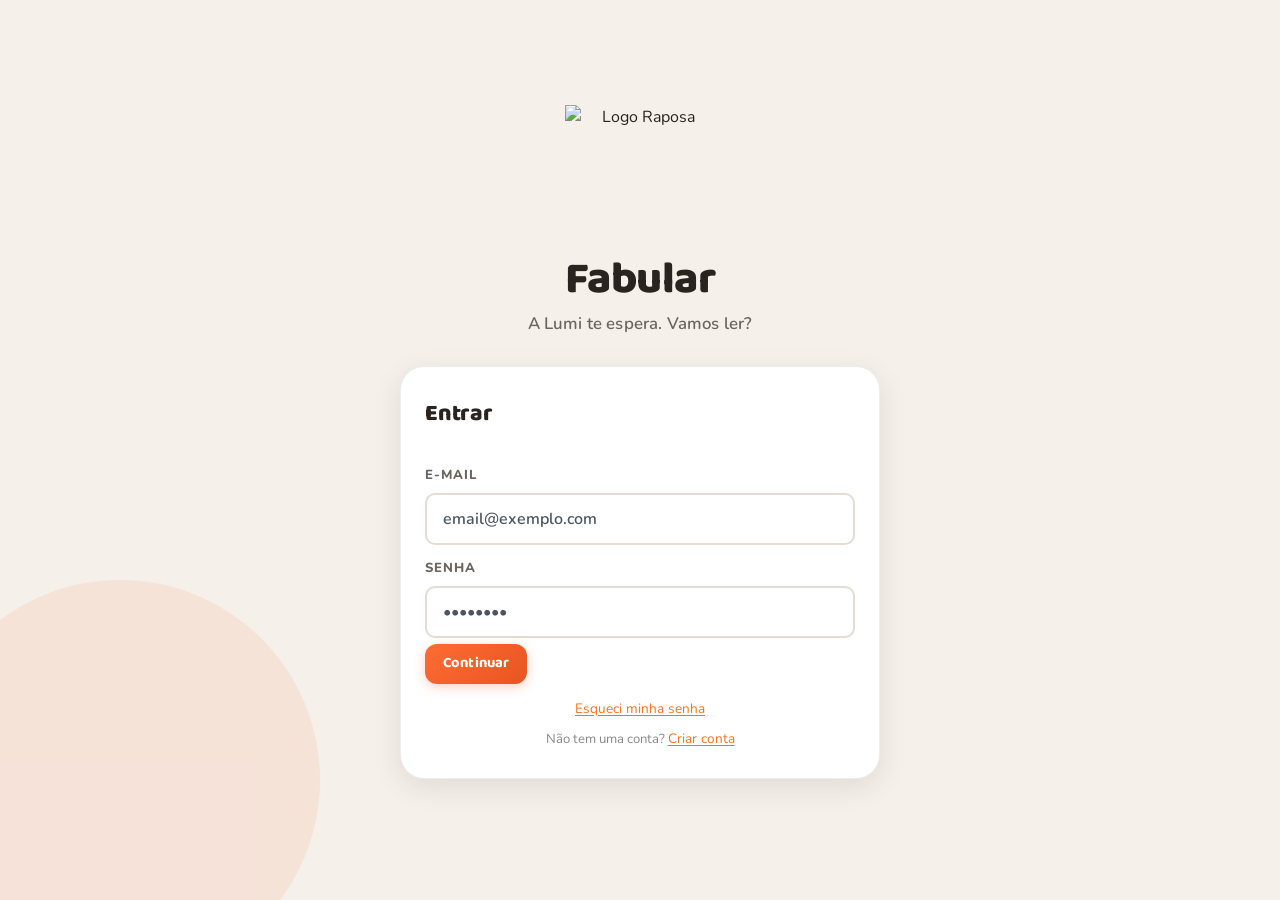
==== commit 22716e9c: "mudanças no visual" ====
--- a/bot.html
+++ b/bot.html
@@ -130,8 +130,8 @@
         <!-- BIBLIOTECA -->
         <section id="tela-biblioteca" class="tela-app">
           <div class="tela-header">
-            <h2>📚 Biblioteca de Histórias</h2>
-            <p class="tela-sub">Escolha uma aventura para começar!</p>
+            <h2>Biblioteca</h2>
+            <p class="tela-sub">A Lumi está por aqui. Qual história vamos ler?</p>
           </div>
           <div class="filtros-bar">
             <div class="filtro-grupo">
@@ -234,7 +234,7 @@
         <section id="tela-resultado" class="tela-app">
           <div class="resultado-container">
             <div class="resultado-topo">
-              <div class="resultado-estrelas" id="resultado-estrelas">⭐⭐⭐⭐⭐</div>
+              <div class="resultado-estrelas" id="resultado-estrelas"></div>
               <h2 class="resultado-titulo" id="resultado-titulo">Incrível!</h2>
               <p class="resultado-msg" id="resultado-msg">Você completou a história!</p>
             </div>
@@ -259,7 +259,7 @@
               história para continuar!</p>
             <div class="resultado-botoes">
               <button class="btn-refazer" id="btn-refazer-atividade">🔄 Refazer Atividade e Reler</button>
-              <button class="btn-secundario" id="btn-jogar-novamente">📚 Jogar Outra História</button>
+              <button class="btn-secundario" id="btn-jogar-novamente">Ler outra história</button>
               <button class="btn-principal" id="btn-ver-progresso">🏆 Ver Progresso</button>
             </div>
           </div>
@@ -269,47 +269,47 @@
         <section id="tela-progresso" class="tela-app">
           <div class="tela-header">
             <h2>Meu Progresso</h2>
-            <p class="tela-sub" id="progresso-sub">Continue assim, você está indo bem!</p>
+            <p class="tela-sub" id="progresso-sub">A Lumi está por aqui. Vamos ver como vai a aventura?</p>
+            <p class="progresso-sub-stats" id="progresso-sub-stats" aria-live="polite"></p>
           </div>
 
           <div class="progresso-secoes">
             <div class="progresso-secao">
               <div class="raposa-evolucao-card" id="raposa-evolucao-card">
                 <div class="raposa-imagem-wrapper">
-                  <img id="raposa-img" src="midia/raposa/raposa1.png" alt="Raposa Filhote" class="raposa-img" />
+                  <img id="raposa-img" src="midia/raposa/raposa1.png" alt="Lumi — Filhote" class="raposa-img" />
                 </div>
                 <div class="raposa-detalhes">
-                  <div class="raposa-fase-badge" id="raposa-fase-badge">🦊 Raposa Filhote</div>
-                  <p class="raposa-mensagem" id="raposa-mensagem">Sua raposinha acabou de nascer! Continue lendo
-                    histórias e completando minigames para ajudá-la a crescer. </p>
+                  <div class="raposa-fase-badge" id="raposa-fase-badge">Lumi — Filhote</div>
+                  <p class="raposa-mensagem" id="raposa-mensagem">A Lumi acabou de nascer! Continue lendo histórias e
+                    completando minigames para ajudá-la a crescer.</p>
                   <div class="raposa-progresso-bar-wrap">
                     <div class="raposa-progresso-info">
-                      <span class="raposa-estrelas-atual" id="raposa-estrelas-texto">0 / 10 ⭐</span>
-                      <span class="raposa-proximo-estagio" id="raposa-proximo-texto">Faltam 10 ⭐ para Raposa
-                        Jovem</span>
+                      <span class="raposa-estrelas-atual" id="raposa-estrelas-texto">0 / 10 <img src="midia/estrela.png" alt="" class="prog-ico" width="14" height="14"></span>
+                      <span class="raposa-proximo-estagio" id="raposa-proximo-texto">Faltam 10 <img src="midia/estrela.png" alt="" class="prog-ico" width="14" height="14"> para Lumi — Jovem</span>
                     </div>
                     <div class="raposa-bar-track">
                       <div class="raposa-bar-fill" id="raposa-bar-fill"></div>
                     </div>
                   </div>
                   <div class="raposa-estagios-mini">
-                    <div class="raposa-estagio-step" id="res-filhote" title="Raposa Filhote (0+ ⭐)">
-                      <span class="icon res-icon trofeuestrela"></span>
+                    <div class="raposa-estagio-step ativo" id="res-filhote" title="Lumi — Filhote (0+ estrelas)">
+                      <img class="raposa-estagio-thumb" src="midia/trophy-menu.png" alt="Conquistado" width="36" height="36" />
                       <span class="res-nome">Filhote</span>
                     </div>
                     <div class="raposa-estagio-linha"></div>
-                    <div class="raposa-estagio-step" id="res-jovem" title="Raposa Jovem (10+ ⭐)">
-                      <span class="icon res-icon interrogacao"></span>
+                    <div class="raposa-estagio-step" id="res-jovem" title="Lumi — Jovem (10+ estrelas)">
+                      <img class="raposa-estagio-thumb bloqueado" src="midia/question.svg" alt="Ainda não conquistado" width="36" height="36" />
                       <span class="res-nome">Jovem</span>
                     </div>
                     <div class="raposa-estagio-linha"></div>
-                    <div class="raposa-estagio-step" id="res-aventureira" title="Raposa Aventureira (25+ ⭐)">
-                      <span class="icon res-icon interrogacao"></span>
+                    <div class="raposa-estagio-step" id="res-aventureira" title="Lumi — Aventureira (25+ estrelas)">
+                      <img class="raposa-estagio-thumb bloqueado" src="midia/question.svg" alt="Ainda não conquistado" width="36" height="36" />
                       <span class="res-nome">Aventureira</span>
                     </div>
                     <div class="raposa-estagio-linha"></div>
-                    <div class="raposa-estagio-step" id="res-mestre" title="Raposa Mestre (45+ ⭐)">
-                      <span class="icon res-icon interrogacao"></span>
+                    <div class="raposa-estagio-step" id="res-mestre" title="Lumi — Mestre (45+ estrelas)">
+                      <img class="raposa-estagio-thumb bloqueado" src="midia/question.svg" alt="Ainda não conquistado" width="36" height="36" />
                       <span class="res-nome">Mestre</span>
                     </div>
                   </div>
@@ -321,23 +321,19 @@
             <div class="progresso-secao progresso-secao-conquistas">
               <div class="conquistas-header-bar">
                 <div class="conquistas-header-info">
-                  <h3>🏆 Conquistas</h3>
-                  <p class="conquistas-subtitulo">Alcance os objetivos de leitura e minigames para desbloquear conquistas!</p>
-                </div>
-                <div class="conquistas-contador-badge" id="conquistas-contador">0 / 8 Conquistas</div>
-              </div>
-
-              <!-- GRID DE CARDS DE CONQUISTAS -->
+                  <h3 class="prog-secao-titulo"><img src="midia/trophy-menu.png" alt="" class="prog-ico prog-ico--titulo" width="22" height="22"> Conquistas</h3>
+                  <p class="conquistas-fio-lumi">Medalhas da sua aventura de leitura</p>
+                </div>
+              </div>
+
               <div class="conquistas-grid" id="conquistas-grid"></div>
             </div>
 
             <div class="progresso-secao progresso-secao-historias">
-              <h3>📖 Histórias Concluídas</h3>
+              <h3 class="prog-secao-titulo"><img src="midia/book-menu.png" alt="" class="prog-ico prog-ico--titulo" width="22" height="22"> Histórias Concluídas</h3>
               <div class="progresso-historias-layout">
                 <div class="historias-concluidas-wrap">
-                  <div class="historias-concluidas" id="historias-concluidas">
-                    <p class="vazio-msg">Nenhuma história concluída ainda. Comece a ler!</p>
-                  </div>
+                  <div class="historias-concluidas" id="historias-concluidas"></div>
                 </div>
                 <aside class="calendario-atividade" id="calendario-atividade"
                   aria-label="Calendário de atividade de leitura"></aside>
--- a/css/style.css
+++ b/css/style.css
@@ -14,29 +14,29 @@
 /*Variaveis de cores*/
 :root {
   --cor-primaria: #FF6B35;
-  --cor-secundaria: #4ECDC4;
-  --cor-acento: #FFE66D;
-  --cor-roxo: #A855F7;
-  --cor-verde: #22C55E;
-  --cor-azul: #3B82F6;
-
-  --grad-hero: linear-gradient(135deg, #667eea 0%, #764ba2 50%, #f093fb 100%);
-  --grad-card: linear-gradient(160deg, #ffffff 0%, #f8f3ff 100%);
-  --grad-btn: linear-gradient(135deg, #FF6B35, #FF8E53);
-  --grad-btn-sec: linear-gradient(135deg, #4ECDC4, #44A08D);
+  --cor-secundaria: #2BBFB0;
+  --cor-acento: #FFD447;
+  --cor-roxo: #C45C26;
+  --cor-verde: #2BBFB0;
+  --cor-azul: #C45C26;
+
+  --grad-hero: linear-gradient(160deg, #F7E4D4 0%, #F5F0EA 55%, #E8D5C4 100%);
+  --grad-card: linear-gradient(180deg, #ffffff 0%, #FBF7F2 100%);
+  --grad-btn: linear-gradient(135deg, #FF6B35, #E85520);
+  --grad-btn-sec: linear-gradient(135deg, #2BBFB0, #1F9E91);
   --cor-btn-sec: #0d7a73;
 
-  --bg: #F0F4FF;
+  --bg: #F5F0EA;
   --bg-card: #FFFFFF;
-  --texto: #1E1B4B;
-  --texto-sub: #6B7280;
-  --borda: #E5E7EB;
-
-  --radius: 18px;
+  --texto: #2A2420;
+  --texto-sub: #6B6560;
+  --borda: #E5DCD3;
+
+  --radius: 16px;
   --radius-sm: 10px;
-  --shadow: 0 2px 16px rgba(100, 70, 200, .10), 0 1px 3px rgba(0, 0, 0, .05);
-  --shadow-lg: 0 8px 40px rgba(100, 70, 200, .16), 0 2px 8px rgba(0, 0, 0, .06);
-  --shadow-hover: 0 16px 48px rgba(100, 70, 200, .22), 0 4px 12px rgba(0, 0, 0, .08);
+  --shadow: 0 2px 10px rgba(42, 36, 32, .08), 0 1px 3px rgba(0, 0, 0, .04);
+  --shadow-lg: 0 8px 28px rgba(42, 36, 32, .10);
+  --shadow-hover: 0 10px 28px rgba(42, 36, 32, .14);
   --trans: .2s cubic-bezier(.4, 0, .2, 1);
   --trans-spring: .3s cubic-bezier(.34, 1.56, .64, 1);
 
@@ -53,9 +53,9 @@
   --btn-icon-img: 20px;
 
   /* glassmorphism */
-  --glass-bg: rgba(255, 255, 255, 0.75);
-  --glass-border: rgba(255, 255, 255, 0.5);
-  --glass-shadow: 0 8px 32px rgba(100, 70, 200, .12), inset 0 1px 0 rgba(255, 255, 255, 0.6);
+  --glass-bg: #FFFFFF;
+  --glass-border: rgba(42, 36, 32, 0.08);
+  --glass-shadow: 0 8px 28px rgba(42, 36, 32, .10);
 }
 
 /* Alto contraste */
@@ -142,7 +142,7 @@
 
 html {
   font-size: var(--fonte-base, 16px);
-  background-color: var(--bg, #F0F4FF);
+  background-color: var(--bg, #F5F0EA);
   scroll-behavior: smooth;
 }
 
@@ -191,7 +191,7 @@
 .login-bg {
   min-height: 100vh;
   width: 100%;
-  background: #764ba2;
+  background: #F5F0EA;
   position: relative;
   overflow: hidden;
   display: flex;
@@ -220,14 +220,12 @@
   width: 400px;
   height: 400px;
   border-radius: 50%;
-  background: rgba(255, 255, 255, .06);
+  background: rgba(255, 107, 53, .10);
   pointer-events: none;
 }
 
 .estrelas-bg {
-  position: absolute;
-  inset: 0;
-  pointer-events: none;
+  display: none;
 }
 
 .estrela-flutuante {
@@ -292,14 +290,14 @@
   font-family: 'Baloo 2', cursive;
   font-size: clamp(2rem, 7vw, 2.8rem);
   font-weight: 800;
-  color: #fff;
-  text-shadow: 0 3px 16px rgba(0, 0, 0, .3);
+  color: var(--texto);
+  text-shadow: none;
   line-height: 1.1;
   letter-spacing: -.01em;
 }
 
 .login-subtitulo {
-  color: rgba(255, 255, 255, .88);
+  color: var(--texto-sub);
   font-size: 1.05rem;
   margin-top: 6px;
   font-weight: 600;
@@ -307,11 +305,9 @@
 }
 
 .login-card {
-  background: var(--glass-bg);
-  backdrop-filter: blur(20px);
-  -webkit-backdrop-filter: blur(20px);
+  background: var(--bg-card);
   border: 1.5px solid var(--glass-border);
-  border-radius: 28px;
+  border-radius: 24px;
   padding: 28px 24px;
   width: 100%;
   box-shadow: var(--glass-shadow);
@@ -417,8 +413,13 @@
 /* Avatar grid */
 .avatar-grid {
   display: grid;
-  grid-template-columns: repeat(4, 1fr);
-  gap: 8px;
+  grid-template-columns: repeat(4, minmax(0, 1fr));
+  gap: clamp(6px, 1.6vw, 12px);
+  width: 100%;
+}
+
+.config-avatar-grid {
+  max-width: 520px;
 }
 
 .avatar-btn {
@@ -426,26 +427,33 @@
   border: 2.5px solid transparent;
   border-radius: var(--radius-sm);
   font-size: 1.85rem;
-  padding: 9px;
+  padding: clamp(4px, 1.4vw, 8px);
   cursor: pointer;
   transition: all var(--trans-spring);
   line-height: 1;
   position: relative;
   overflow: hidden;
+  width: 100%;
+  min-width: 0;
+  aspect-ratio: 1;
+  display: flex;
+  align-items: center;
+  justify-content: center;
+  box-sizing: border-box;
 }
 
 .avatar-btn::before {
   content: '';
   position: absolute;
   inset: 0;
-  background: linear-gradient(135deg, rgba(168, 85, 247, .08), rgba(168, 85, 247, .02));
+  background: linear-gradient(135deg, rgba(255, 107, 53, .10), rgba(255, 107, 53, .02));
   opacity: 0;
   transition: opacity var(--trans);
 }
 
 .avatar-btn:hover {
-  background: #EDE9FE;
-  transform: scale(1.12) translateY(-2px);
+  background: #FFE8DC;
+  transform: scale(1.06) translateY(-2px);
 }
 
 .avatar-btn:hover::before {
@@ -453,21 +461,59 @@
 }
 
 .avatar-btn.ativo {
-  border-color: var(--cor-roxo);
-  background: linear-gradient(135deg, #EDE9FE, #DDD6FE);
-  transform: scale(1.1) translateY(-2px);
-  box-shadow: 0 4px 16px rgba(168, 85, 247, .3);
+  border-color: var(--cor-primaria);
+  background: #FFE8DC;
+  transform: scale(1.05) translateY(-2px);
+  box-shadow: 0 4px 16px rgba(255, 107, 53, .25);
 }
 
 .avatar-btn img,
 .avatar-img,
 .avatar-img-render {
-  width: 48px;
-  height: 48px;
+  width: 100%;
+  height: 100%;
+  max-width: 100%;
+  max-height: 100%;
   object-fit: contain;
-  border-radius: 50%;
-  display: inline-block;
-  vertical-align: middle;
+  object-position: center;
+  display: block;
+  pointer-events: none;
+  position: relative;
+  z-index: 1;
+}
+
+.avatar-btn-perfil {
+  aspect-ratio: auto;
+  flex-direction: column;
+  gap: 6px;
+  padding: clamp(6px, 1.6vw, 10px) clamp(4px, 1.2vw, 8px) 8px;
+}
+
+.avatar-btn-perfil-img {
+  width: 100%;
+  aspect-ratio: 1;
+  display: flex;
+  align-items: center;
+  justify-content: center;
+  min-width: 0;
+}
+
+.avatar-btn-perfil-img img,
+.avatar-btn-perfil .avatar-img-render {
+  width: 100%;
+  height: 100%;
+}
+
+.avatar-btn-perfil-nome {
+  display: block;
+  font-size: clamp(.7rem, 2.4vw, .8rem);
+  font-weight: 600;
+  color: #333;
+  line-height: 1.2;
+  max-width: 100%;
+  overflow: hidden;
+  text-overflow: ellipsis;
+  white-space: nowrap;
 }
 
 .avatar-emoji-render {
@@ -761,16 +807,14 @@
 }
 
 .app-header {
-  background: rgba(255, 255, 255, .92);
-  backdrop-filter: blur(16px);
-  -webkit-backdrop-filter: blur(16px);
-  border-bottom: 1px solid rgba(229, 231, 235, .8);
+  background: #fff;
+  border-bottom: 1px solid var(--borda);
   padding: 10px 20px;
   display: flex;
   align-items: center;
   justify-content: space-between;
   flex-shrink: 0;
-  box-shadow: 0 1px 20px rgba(100, 70, 200, .08);
+  box-shadow: 0 1px 12px rgba(42, 36, 32, .06);
   position: relative;
   z-index: 50;
 }
@@ -795,10 +839,9 @@
 
 .header-avatar img,
 .header-avatar-img {
-  width: 40px;
-  height: 40px;
+  width: 100%;
+  height: 100%;
   object-fit: contain;
-  border-radius: 50%;
   display: block;
 }
 
@@ -1125,7 +1168,7 @@
   gap: 4px;
   padding: 16px 10px;
   overflow-y: auto;
-  box-shadow: 2px 0 20px rgba(100, 70, 200, .06);
+  box-shadow: 2px 0 12px rgba(42, 36, 32, .05);
 }
 
 .sidebar-logo {
@@ -1248,14 +1291,12 @@
   display: flex;
   flex-direction: column;
   gap: 10px;
-  background: rgba(255, 255, 255, .92);
-  backdrop-filter: blur(12px);
-  -webkit-backdrop-filter: blur(12px);
-  border-bottom: 1px solid rgba(229, 231, 235, .6);
+  background: #FBF7F2;
+  border-bottom: 1px solid var(--borda);
   position: sticky;
   top: 0;
   z-index: 10;
-  box-shadow: 0 4px 20px rgba(100, 70, 200, .06);
+  box-shadow: 0 2px 10px rgba(42, 36, 32, .06);
 }
 
 .filtro-grupo {
@@ -1286,40 +1327,24 @@
 
 .historia-card {
   background: var(--bg-card);
-  border-radius: 22px;
-  padding: 22px;
-  border: 1.5px solid rgba(229, 231, 235, .7);
+  border-radius: 16px;
+  padding: 0;
+  border: 1.5px solid var(--borda);
   box-shadow: var(--shadow);
-  transition: all var(--trans);
+  transition: transform .2s ease, box-shadow .2s ease, border-color .2s ease;
   display: flex;
   flex-direction: column;
-  gap: 12px;
+  gap: 0;
   cursor: pointer;
   animation: fadeIn .45s ease both;
   position: relative;
   overflow: hidden;
 }
 
-.historia-card::before {
-  content: '';
-  position: absolute;
-  top: 0;
-  left: 0;
-  right: 0;
-  height: 3px;
-  background: var(--grad-btn);
-  opacity: 0;
-  transition: opacity var(--trans);
-}
-
 .historia-card:hover {
-  transform: translateY(-6px);
+  transform: translateY(-4px) scale(1.03);
   box-shadow: var(--shadow-hover);
   border-color: rgba(255, 107, 53, .25);
-}
-
-.historia-card:hover::before {
-  opacity: 1;
 }
 
 @keyframes fadeIn {
@@ -1338,11 +1363,47 @@
   font-size: 3.2rem;
   line-height: 1;
   filter: drop-shadow(0 4px 10px rgba(0, 0, 0, .12));
-  transition: transform var(--trans-spring);
-}
-
-.historia-card:hover .hc-emoji {
-  transform: scale(1.15) rotate(-3deg);
+  display: flex;
+  align-items: center;
+  justify-content: center;
+  overflow: hidden;
+  border-radius: 0;
+  padding: 18px 0 4px;
+}
+
+.hc-emoji:has(.hc-capa-img),
+.hc-emoji--placeholder {
+  width: 100%;
+  aspect-ratio: 16 / 9;
+  min-height: 100px;
+  padding: 0;
+}
+
+.hc-capa-img {
+  width: 100%;
+  height: 100%;
+  object-fit: cover;
+  border-radius: 0;
+  display: block;
+}
+
+.hc-corpo {
+  padding: 14px 16px 16px;
+  display: flex;
+  flex-direction: column;
+  gap: 8px;
+  flex: 1;
+}
+
+.hc-meta {
+  margin: 0;
+  font-size: .82rem;
+  color: var(--texto-sub);
+  font-weight: 600;
+}
+
+.hc-emoji--placeholder {
+  background: #F3E6D8;
 }
 
 .hc-titulo {
@@ -1369,21 +1430,21 @@
 }
 
 .hc-tag.genero {
-  color: var(--cor-roxo);
-  border-color: rgba(168, 85, 247, .35);
-  background: rgba(168, 85, 247, .08);
+  color: #C45C26;
+  border-color: rgba(196, 92, 38, .35);
+  background: rgba(255, 107, 53, .08);
 }
 
 .hc-tag.faixa {
-  color: var(--cor-azul);
-  border-color: rgba(59, 130, 246, .35);
-  background: rgba(59, 130, 246, .08);
+  color: #1F9E91;
+  border-color: rgba(43, 191, 176, .35);
+  background: rgba(43, 191, 176, .08);
 }
 
 .hc-tag.duracao {
-  color: var(--cor-verde);
-  border-color: rgba(34, 197, 94, .35);
-  background: rgba(34, 197, 94, .08);
+  color: #6B6560;
+  border-color: rgba(42, 36, 32, .18);
+  background: rgba(42, 36, 32, .05);
 }
 
 .hc-tag.concluida {
@@ -1431,6 +1492,9 @@
 .estrela-icon {
   font-size: 1.15rem;
   line-height: 1;
+  width: 18px;
+  height: 18px;
+  object-fit: contain;
 }
 
 .estrela-preenchida {
@@ -1482,8 +1546,8 @@
 }
 
 .hc-jogar:hover {
-  transform: scale(1.07) translateY(-1px);
-  box-shadow: 0 6px 18px rgba(255, 107, 53, .45);
+  transform: translateY(-1px);
+  box-shadow: 0 4px 14px rgba(255, 107, 53, .35);
 }
 
 /* ==============================================
@@ -1578,19 +1642,45 @@
 }
 
 .historia-imagem-area {
-  background: linear-gradient(135deg, #dbeafe, #ede9fe, #ddd6fe);
+  background: #F3E6D8;
   border-radius: var(--radius);
   padding: 28px;
   text-align: center;
   margin-bottom: 18px;
-  box-shadow: inset 0 2px 10px rgba(100, 70, 200, .06);
-  border: 1px solid rgba(221, 214, 254, .5);
+  box-shadow: inset 0 1px 6px rgba(42, 36, 32, .06);
+  border: 1px solid var(--borda);
 }
 
 .historia-emoji-cena {
   font-size: 3rem;
   letter-spacing: 6px;
   filter: drop-shadow(0 4px 12px rgba(0, 0, 0, .1));
+  display: flex;
+  align-items: center;
+  justify-content: center;
+  overflow: hidden;
+}
+
+.historia-emoji-cena:has(.cena-img),
+.historia-emoji-cena.cena--placeholder {
+  width: 100%;
+  aspect-ratio: 16 / 9;
+  max-height: 260px;
+  border-radius: var(--radius);
+}
+
+.cena-img {
+  width: 100%;
+  height: 100%;
+  object-fit: cover;
+  border-radius: var(--radius);
+  display: block;
+  filter: drop-shadow(0 4px 12px rgba(0, 0, 0, .15));
+  transition: opacity 0.4s ease;
+}
+
+.historia-emoji-cena.cena--placeholder {
+  background: #F3E6D8;
 }
 
 .historia-texto {
@@ -2299,7 +2389,9 @@
 }
 
 .resultado-estrelas .estrela-icon {
-  font-size: 2.4rem;
+  width: 36px;
+  height: 36px;
+  object-fit: contain;
 }
 
 .resultado-estrelas {
@@ -2495,7 +2587,7 @@
 
 .interrogacao,
 .interrogação {
-  background-image: url("../midia/question.png");
+  background-image: url("../midia/question.svg");
 }
 
 .trofeuestrela {
@@ -2506,96 +2598,162 @@
   background-image: url("../midia/fire.png");
 }
 
-.progresso-perfil-card {
-  margin: 18px 24px;
-  background: var(--grad-hero);
-  border-radius: 22px;
-  padding: 22px;
-  display: flex;
-  align-items: center;
-  gap: 16px;
-  box-shadow: var(--shadow-lg);
-  color: #fff;
-  position: relative;
-  overflow: hidden;
-}
-
-.progresso-perfil-card::before {
-  content: '';
+.progresso-sub-stats {
+  font-size: 0.88rem;
+  font-weight: 700;
+  color: var(--texto-sub);
+  margin-top: 4px;
+  line-height: 1.45;
+}
+
+.prog-ico {
+  object-fit: contain;
+  vertical-align: middle;
+  flex-shrink: 0;
+}
+
+.prog-secao-titulo {
+  display: inline-flex;
+  align-items: center;
+  gap: 8px;
+}
+
+.prog-secao-titulo .prog-ico--titulo {
+  width: 22px;
+  height: 22px;
+}
+
+.raposa-estrelas-atual,
+.raposa-proximo-estagio {
+  display: inline-flex;
+  align-items: center;
+  gap: 4px;
+  flex-wrap: wrap;
+}
+
+.estrelas-rating--img {
+  display: inline-flex;
+  align-items: center;
+  gap: 2px;
+}
+
+.estrela-preenchida-img {
+  filter: drop-shadow(0 1px 4px rgba(245, 158, 11, .45));
+}
+
+.estrela-vazia-img {
+  opacity: 0.28;
+  filter: grayscale(1);
+}
+
+.conquista-round-icone-img {
+  width: 40px;
+  height: 40px;
+  object-fit: contain;
+}
+
+.cal-dia-estrelas-img {
+  display: inline-flex;
+  align-items: center;
+  justify-content: center;
+  gap: 0;
+  line-height: 1;
+  margin-top: 1px;
+}
+
+.cal-estrela-mini {
+  width: 10px !important;
+  height: 10px !important;
+}
+
+.cal-legenda-label {
+  display: inline-flex;
+  align-items: center;
+  gap: 4px;
+  font-size: 0.72rem;
+  font-weight: 700;
+  color: var(--texto-sub);
+}
+
+.cal-selo-semana {
   position: absolute;
-  top: -40px;
-  right: -40px;
-  width: 140px;
-  height: 140px;
-  border-radius: 50%;
-  background: rgba(255, 255, 255, .08);
-}
-
-.progresso-perfil-card::after {
-  content: '';
-  position: absolute;
-  bottom: -30px;
-  left: 30%;
-  width: 80px;
-  height: 80px;
-  border-radius: 50%;
-  background: rgba(255, 255, 255, .05);
-}
-
-.pp-avatar {
-  font-size: 3.2rem;
-  filter: drop-shadow(0 4px 12px rgba(0, 0, 0, .2));
-  position: relative;
-  z-index: 1;
-  transition: transform var(--trans-spring);
-}
-
-.pp-avatar:hover {
-  transform: scale(1.15) rotate(-5deg);
-}
-
-.pp-info {
-  flex: 1;
-  position: relative;
-  z-index: 1;
-}
-
-.pp-nome {
+  top: -2px;
+  right: -2px;
+  display: inline-flex;
+  align-items: center;
+  justify-content: center;
+  background: rgba(255, 255, 255, .92);
+  border-radius: 999px;
+  padding: 2px;
+  box-shadow: 0 2px 6px rgba(42, 36, 32, .12);
+}
+
+.cal-modal-subtitulo {
+  display: inline-flex;
+  align-items: center;
+  gap: 6px;
+}
+
+.cal-modal-vezes {
+  margin-left: 6px;
+  font-size: 0.8rem;
+  background: rgba(255, 107, 53, 0.15);
+  color: #FF6B35;
+  padding: 2px 8px;
+  border-radius: 12px;
+  font-weight: 700;
+}
+
+.cal-modal-sem-leitura {
+  font-size: 0.78rem;
+  font-weight: 700;
+  color: var(--texto-sub);
+}
+
+.scp-icon-img {
+  display: inline-flex;
+  align-items: center;
+  justify-content: center;
+}
+
+.scp-icon-text {
   font-family: 'Baloo 2', cursive;
-  font-size: 1.35rem;
+  font-size: 1.1rem;
   font-weight: 800;
-  letter-spacing: -.01em;
-}
-
-.nivel-badge {
-  display: inline-block;
-  background: rgba(255, 255, 255, .22);
-  backdrop-filter: blur(8px);
-  border: 1px solid rgba(255, 255, 255, .3);
-  border-radius: 999px;
-  padding: 4px 14px;
-  font-size: .78rem;
+  color: var(--cor-primaria);
+}
+
+.progresso-vazio-wrap {
+  display: flex;
+  flex-direction: column;
+  align-items: center;
+  text-align: center;
+  gap: 12px;
+  padding: 28px 16px;
+  background: var(--grad-card);
+  border: 1.5px solid var(--borda);
+  border-radius: var(--radius);
+  box-shadow: var(--shadow);
+}
+
+.progresso-vazio-lumi {
+  object-fit: contain;
+  filter: drop-shadow(0 4px 12px rgba(42, 36, 32, .12));
+}
+
+.conquistas-fio-lumi {
+  margin: 4px 0 0;
+  font-size: 0.85rem;
+  font-weight: 700;
+  color: var(--texto-sub);
+}
+
+.conquista-detalhes-lumi {
+  margin: 0 0 8px;
+  font-size: 0.88rem;
   font-weight: 800;
-  margin-top: 4px;
-  letter-spacing: .02em;
-}
-
-.pp-estrelas {
-  text-align: right;
-  position: relative;
-  z-index: 1;
-}
-
-.pp-total-estrelas {
-  font-family: 'Baloo 2', cursive;
-  font-size: 1.5rem;
-  font-weight: 800;
-}
-
-.pp-label {
-  font-size: .72rem;
-  opacity: .8;
-  font-weight: 700;
+  color: var(--cor-primaria);
+  line-height: 1.35;
 }
 
 .progresso-secoes {
@@ -2634,26 +2792,31 @@
    EVOLUÇÃO DA RAPOSA
    ============================================= */
 .raposa-evolucao-card {
-  background: rgba(254, 243, 199, 0.7);
-  border: 2px solid rgba(245, 158, 11, 0.3);
-  border-radius: var(--radius);
+  background: var(--grad-card);
+  border: 1.5px solid var(--borda);
+  border-radius: 16px;
   padding: 24px;
   display: flex;
   gap: 24px;
   align-items: center;
-  box-shadow: 0 10px 25px -5px rgba(245, 158, 11, 0.15), var(--shadow);
-  transition: all var(--trans);
+  box-shadow: var(--shadow);
+  transition: transform .2s ease, box-shadow .2s ease, border-color .2s ease;
+}
+
+.raposa-evolucao-card:hover {
+  border-color: rgba(255, 107, 53, .25);
+  box-shadow: var(--shadow-hover);
 }
 
 .raposa-imagem-wrapper {
   flex-shrink: 0;
   width: 140px;
   height: 140px;
-  border-radius: 24px;
-  background: #ffffff;
+  border-radius: 16px;
+  background: #F3E6D8;
   padding: 10px;
-  border: 3px solid rgba(245, 158, 11, 0.4);
-  box-shadow: 0 8px 20px rgba(0, 0, 0, 0.08);
+  border: 1.5px solid var(--borda);
+  box-shadow: var(--shadow);
   display: flex;
   align-items: center;
   justify-content: center;
@@ -2679,14 +2842,16 @@
 }
 
 .raposa-fase-badge {
-  display: inline-block;
+  display: inline-flex;
+  align-items: center;
+  gap: 6px;
   align-self: flex-start;
   font-family: 'Baloo 2', cursive;
   font-weight: 800;
-  font-size: 1.15rem;
-  color: #92400e;
-  background: #fffdf4;
-  border: 1px solid #ffe993;
+  font-size: 1rem;
+  color: #C45C26;
+  background: rgba(255, 107, 53, .08);
+  border: 1.5px solid rgba(196, 92, 38, .35);
   padding: 4px 12px;
   border-radius: 999px;
   letter-spacing: 0.03em;
@@ -2743,10 +2908,10 @@
 .raposa-bar-fill {
   height: 100%;
   width: 0%;
-  background: linear-gradient(90deg, #f5690b, #f59e0b, #eab308);
+  background: var(--grad-btn);
   border-radius: 999px;
   transition: width 1s cubic-bezier(0.4, 0, 0.2, 1);
-  box-shadow: 0 0 12px rgba(245, 158, 11, 0.4);
+  box-shadow: 0 0 10px rgba(255, 107, 53, 0.35);
 }
 
 .raposa-estagios-mini {
@@ -2776,9 +2941,24 @@
   color: var(--cor-primaria);
 }
 
-.raposa-estagio-step.ativo .res-icon,
-.raposa-estagio-step.ativo .icon {
-  transform: scale(1.15);
+.raposa-estagio-step.ativo .raposa-estagio-thumb {
+  transform: scale(1.08);
+  box-shadow: 0 4px 12px rgba(255, 107, 53, 0.25);
+}
+
+.raposa-estagio-thumb {
+  width: 36px;
+  height: 36px;
+  object-fit: contain;
+  border-radius: 10px;
+  background: #F3E6D8;
+  border: 1.5px solid var(--borda);
+  padding: 2px;
+  transition: transform var(--trans), filter var(--trans), opacity var(--trans);
+}
+
+.raposa-estagio-thumb.bloqueado {
+  filter: grayscale(1) opacity(0.45);
 }
 
 .res-icon {
@@ -2795,183 +2975,395 @@
 }
 
 /* =============================================
-   SEÇÃO DE CONQUISTAS (RESPONSIVA E ENCAIXADA NA TELA)
+   SEÇÃO DE CONQUISTAS (DESIGN REDONDO COM CADEADOS E CLICK)
    ============================================= */
 .progresso-secao-conquistas {
   margin-top: 10px;
-  background: var(--bg-card);
-  border-radius: var(--radius);
-  padding: clamp(12px, 3vw, 20px);
-  border: 1.5px solid rgba(229, 231, 235, 0.8);
+  background: var(--grad-card);
+  border-radius: 16px;
+  padding: clamp(14px, 3vw, 22px);
+  border: 1.5px solid var(--borda);
   box-shadow: var(--shadow);
   width: 100%;
   box-sizing: border-box;
+  transition: border-color var(--trans), box-shadow var(--trans);
+}
+
+.progresso-secao-conquistas:hover {
+  border-color: rgba(255, 107, 53, .18);
 }
 
 .conquistas-header-bar {
   display: flex;
   justify-content: space-between;
   align-items: center;
-  margin-bottom: 14px;
+  margin-bottom: 12px;
   flex-wrap: wrap;
   gap: 8px;
 }
 
 .conquistas-header-info h3 {
-  margin: 0 0 2px 0;
+  margin: 0;
   font-family: 'Baloo 2', cursive;
-  font-size: clamp(1.2rem, 3vw, 1.45rem);
+  font-size: clamp(1.05rem, 3vw, 1.25rem);
   font-weight: 800;
   color: var(--texto);
 }
 
-.conquistas-subtitulo {
-  margin: 0;
-  font-size: clamp(0.78rem, 2.2vw, 0.88rem);
-  color: var(--texto-sub);
-  font-weight: 600;
-}
-
-.conquistas-contador-badge {
-  background: linear-gradient(135deg, #FF6B35, #FF8C42);
-  color: #ffffff;
-  font-family: 'Baloo 2', cursive;
-  font-weight: 800;
-  font-size: clamp(0.75rem, 2.2vw, 0.88rem);
-  padding: 4px 12px;
-  border-radius: 999px;
-  box-shadow: 0 3px 10px rgba(255, 107, 53, 0.2);
-  letter-spacing: 0.02em;
-  white-space: nowrap;
-}
-
-/* GRID DE CARDS RESPONSIVO */
+/* Esconder subtítulo e contador conforme solicitado */
+.conquistas-subtitulo,
+.conquistas-contador-badge,
+#conquistas-contador {
+  display: none !important;
+}
+
+/* GRID CONTAINER */
 .conquistas-grid {
-  display: grid;
-  grid-template-columns: repeat(auto-fill, minmax(min(100%, 250px), 1fr));
-  gap: 10px;
+  display: flex;
+  flex-direction: column;
   width: 100%;
   box-sizing: border-box;
 }
 
-.conquista-card {
-  display: flex;
-  align-items: center;
-  gap: 10px;
-  background: #FFFFFF;
-  border-radius: 12px;
-  padding: 7px 12px;
-  border: 1.5px solid #E5E7EB;
-  transition: transform 0.2s ease, box-shadow 0.2s ease, border-color 0.2s ease;
+.conquistas-dica-click {
+  text-align: left;
+  width: 100%;
+  margin: 0 0 10px 0;
+  font-size: 0.82rem;
+  color: var(--texto-sub);
+  font-weight: 700;
+  letter-spacing: 0.01em;
+}
+
+/* LAYOUT LADO A LADO (ESFERAS À ESQUERDA, DETALHES AO LADO À DIREITA) */
+.conquistas-layout-side {
+  display: flex;
+  gap: 20px;
+  align-items: flex-start;
   width: 100%;
   box-sizing: border-box;
-  container-type: inline-size;
-  container-name: conquista-card;
-}
-
-.conquista-card.desbloqueada {
-  background: #FFFFFF;
-  border-color: #A7F3D0;
-  box-shadow: 0 4px 12px rgba(16, 185, 129, 0.08);
-}
-
-.conquista-card.desbloqueada:hover {
-  transform: translateY(-2px);
-  box-shadow: 0 8px 20px rgba(16, 185, 129, 0.15);
-}
-
-.conquista-card.bloqueada {
-  background: #F9FAFB;
-  border-color: #E5E7EB;
-  opacity: 0.85;
-}
-
-.conquista-card.bloqueada:hover {
-  transform: translateY(-2px);
-  opacity: 1;
-}
-
-/* MEDALHA CONTAINER */
-.conquista-medalha-wrapper {
-  flex-shrink: 0;
-}
-
-.conquista-medalha {
-  width: 36px;
-  height: 36px;
-  border-radius: 50%;
-  background: radial-gradient(circle at 35% 35%, #FFFFFF, var(--cor-medalha, #FF6B35));
-  display: flex;
-  align-items: center;
-  justify-content: center;
-  position: relative;
-  box-shadow: 0 3px 8px rgba(0, 0, 0, 0.1);
-  border: 2px solid #FFFFFF;
-}
-
-.conquista-card.bloqueada .conquista-medalha {
-  background: #D1D5DB;
-  box-shadow: none;
-  border-color: #E5E7EB;
-}
-
-.conquista-icone {
-  font-size: 1.35rem;
-  line-height: 1;
-  user-select: none;
-}
-
-/* CONTEÚDO DO CARD */
-.conquista-conteudo {
+}
+
+.conquistas-col-circulos {
   flex: 1;
   min-width: 0;
+}
+
+.conquistas-col-detalhes {
+  width: clamp(320px, 48%, 450px);
+  flex-shrink: 0;
+}
+
+/* WRAPPER DAS ESFERAS */
+.conquistas-grid-round-wrap {
+  display: flex;
+  flex-wrap: wrap;
+  justify-content: flex-start;
+  align-items: flex-start;
+  gap: 16px 18px;
+  width: 100%;
+  box-sizing: border-box;
+  padding: 4px 0;
+}
+
+/* ITEM DA CONQUISTA (CADA UNIDADE) */
+.conquista-item-wrap {
   display: flex;
   flex-direction: column;
-  gap: 2px;
-}
-
-.conquista-topo {
-  display: flex;
-  flex-wrap: wrap;
-  justify-content: space-between;
-  align-items: center;
-  gap: 6px 12px;
-}
-
-@container conquista-card (max-width: 280px) {
-  .conquista-topo {
-    flex-direction: column;
-    align-items: flex-start;
-  }
-
-  .conquista-status {
-    align-self: flex-start;
-  }
-}
-
-/* TÍTULO COMPLETO — Sem corte de texto, permite múltiplas linhas se necessário */
-.conquista-titulo {
-  margin: 0;
+  align-items: center;
+  width: 95px;
+  cursor: pointer;
+  user-select: none;
+  transition: transform 0.25s cubic-bezier(0.34, 1.56, 0.64, 1);
+}
+
+.conquista-item-wrap:hover {
+  transform: translateY(-4px);
+}
+
+/* BOTÃO / CARD CIRCULAR PRINCIPAL (FORMA REDONDA) */
+.conquista-card-round {
+  position: relative;
+  width: 86px;
+  height: 86px;
+  border-radius: 50%;
+  display: flex;
+  align-items: center;
+  justify-content: center;
+  background: #FFFFFF;
+  border: 4px solid #9CA3AF;
+  box-shadow: 0 4px 14px rgba(0, 0, 0, 0.06);
+  cursor: pointer;
+  transition: all 0.3s cubic-bezier(0.34, 1.56, 0.64, 1);
+  outline: none;
+  padding: 0;
+}
+
+/* DESBLOQUEADA */
+.conquista-card-round.desbloqueada {
+  border-color: var(--cor-secundaria);
+  background: radial-gradient(circle at 35% 35%, #FFFFFF 0%, rgba(43, 191, 176, .08) 65%, rgba(43, 191, 176, .16) 100%);
+  box-shadow: 0 6px 18px rgba(43, 191, 176, 0.22);
+}
+
+.conquista-card-round.desbloqueada:hover,
+.conquista-card-round.desbloqueada.ativa {
+  border-color: #1F9E91;
+  box-shadow: 0 0 0 4px rgba(43, 191, 176, 0.28), 0 10px 25px rgba(43, 191, 176, 0.32);
+  transform: scale(1.08);
+}
+
+/* BLOQUEADA (CINZA) */
+.conquista-card-round.bloqueada {
+  border-color: #9CA3AF;
+  background: radial-gradient(circle at 35% 35%, #FFFFFF 0%, #F3F4F6 65%, #E5E7EB 100%);
+  box-shadow: 0 4px 10px rgba(0, 0, 0, 0.05);
+}
+
+.conquista-card-round.bloqueada:hover,
+.conquista-card-round.bloqueada.ativa {
+  border-color: #4B5563;
+  box-shadow: 0 0 0 4px rgba(156, 163, 175, 0.35), 0 8px 18px rgba(0, 0, 0, 0.12);
+  transform: scale(1.06);
+}
+
+/* BADGE DO CADEADO (ABERTO / FECHADO) */
+.conquista-padlock-badge {
+  position: absolute;
+  top: -2px;
+  right: -2px;
+  width: 26px;
+  height: 26px;
+  border-radius: 50%;
+  display: flex;
+  align-items: center;
+  justify-content: center;
+  font-size: 0.85rem;
+  box-shadow: 0 3px 8px rgba(0, 0, 0, 0.18);
+  border: 2.5px solid #FFFFFF;
+  z-index: 2;
+  transition: transform 0.25s ease;
+}
+
+.conquista-padlock-badge.desbloqueada {
+  background: var(--cor-secundaria);
+  color: #FFFFFF;
+}
+
+.conquista-padlock-badge.bloqueada {
+  background: #6B7280;
+  color: #FFFFFF;
+}
+
+.conquista-item-wrap:hover .conquista-padlock-badge {
+  transform: scale(1.15) rotate(6deg);
+}
+
+/* ÍCONE DA CONQUISTA DENTRO DA ESFERA */
+.conquista-round-icon-wrap {
+  display: flex;
+  align-items: center;
+  justify-content: center;
+}
+
+.conquista-round-icone {
+  font-size: 2.1rem;
+  line-height: 1;
+  transition: transform 0.25s ease, filter 0.25s ease;
+  user-select: none;
+}
+
+.conquista-card-round.desbloqueada .conquista-round-icone {
+  filter: drop-shadow(0 3px 6px rgba(43, 191, 176, 0.35));
+}
+
+.conquista-card-round.bloqueada .conquista-round-icone {
+  filter: grayscale(100%) opacity(0.45);
+}
+
+.conquista-item-wrap:hover .conquista-round-icone {
+  transform: scale(1.12);
+}
+
+/* TÍTULO ABAIXO DA ESFERA */
+.conquista-round-titulo {
+  margin-top: 6px;
   font-family: 'Baloo 2', cursive;
-  font-size: 1.22rem;
+  font-size: 0.82rem;
   font-weight: 800;
   color: var(--texto);
+  text-align: center;
   line-height: 1.2;
-  white-space: nowrap;
+  word-break: break-word;
+  max-width: 90px;
+}
+
+.conquista-round-status-pill,
+.conquista-detalhes-status-badge {
+  display: none !important;
+}
+
+/* PAINEL INTERATIVO DE DETALHES (AO LADO DAS ESFERAS) */
+.conquista-detalhes-container {
+  width: 100%;
+  animation: conquistaFadeIn 0.25s ease forwards;
+}
+
+@keyframes conquistaFadeIn {
+  from {
+    opacity: 0;
+    transform: translateY(4px);
+  }
+  to {
+    opacity: 1;
+    transform: translateY(0);
+  }
+}
+
+.conquista-detalhes-card {
+  position: relative;
+  background: var(--bg-card);
+  border-radius: 16px;
+  padding: 16px;
+  box-shadow: var(--shadow);
+  border: 1.5px solid var(--borda);
+  box-sizing: border-box;
+}
+
+.conquista-detalhes-card.card-desbloqueado {
+  border-color: var(--cor-secundaria);
+  background: linear-gradient(180deg, rgba(43, 191, 176, .1) 0%, #FFFFFF 100%);
+}
+
+.conquista-detalhes-card.card-bloqueado {
+  border-color: #9CA3AF;
+  background: linear-gradient(180deg, #F9FAFB 0%, #FFFFFF 100%);
+}
+
+.conquista-detalhes-header {
+  display: flex;
+  align-items: center;
+  gap: 12px;
+  margin-bottom: 12px;
+}
+
+.conquista-detalhes-badge {
+  width: 44px;
+  height: 44px;
+  border-radius: 50%;
+  display: flex;
+  align-items: center;
+  justify-content: center;
+  font-size: 1.5rem;
+  flex-shrink: 0;
+  border: 2.5px solid #FFFFFF;
+  box-shadow: 0 4px 12px rgba(0, 0, 0, 0.1);
+}
+
+.conquista-detalhes-badge.desbloqueada {
+  background: var(--cor-secundaria);
+  color: #FFFFFF;
+}
+
+.conquista-detalhes-badge.bloqueada {
+  background: #6B7280;
+  color: #FFFFFF;
+}
+
+.conquista-detalhes-titulo-wrap {
+  flex: 1;
+}
+
+.conquista-detalhes-titulo {
+  margin: 0 0 4px 0;
+  font-family: 'Baloo 2', cursive;
+  font-size: 1.1rem;
+  font-weight: 800;
+  color: var(--texto);
+}
+
+.conquista-detalhes-descricao {
+  margin: 0 0 12px 0;
+  font-size: 0.9rem;
+  color: var(--texto);
+  font-weight: 600;
+  line-height: 1.4;
+}
+
+.conquista-detalhes-progresso {
+  display: flex;
+  flex-direction: column;
+  gap: 6px;
+  margin-bottom: 12px;
+}
+
+.conquista-detalhes-bar-track {
+  height: 9px;
+  width: 100%;
+  background: #E5E7EB;
+  border-radius: 999px;
   overflow: hidden;
-  text-overflow: ellipsis;
-  flex: 1 1 auto;
-  min-width: 0;
-}
-
-.conquista-status {
-  font-family: 'Baloo 2', cursive;
+}
+
+.conquista-detalhes-bar-fill {
+  height: 100%;
+  border-radius: 999px;
+  transition: width 0.5s ease;
+}
+
+.conquista-detalhes-bar-fill.fill-desbloqueado {
+  background: var(--grad-btn-sec);
+}
+
+.conquista-detalhes-bar-fill.fill-bloqueado {
+  background: linear-gradient(90deg, #9CA3AF, #6B7280);
+}
+
+.conquista-detalhes-progresso-info {
+  display: flex;
+  justify-content: space-between;
+  font-size: 0.8rem;
+  font-weight: 700;
+  color: var(--texto-sub);
+}
+
+.conquista-detalhes-meta {
+  display: flex;
+  flex-direction: column;
+  gap: 6px;
+  margin-top: 6px;
+}
+
+.conquista-detalhes-tag {
   font-size: 0.78rem;
-  font-weight: 800;
-  padding: 3px 10px;
-  border-radius: 12px;
-  white-space: nowrap;
-  flex-shrink: 0;
+  font-weight: 700;
+  padding: 4px 10px;
+  border-radius: 8px;
+  display: inline-flex;
+  align-items: center;
+  gap: 4px;
+  width: fit-content;
+}
+
+.conquista-detalhes-tag.recompensa {
+  background: #FEF3C7;
+  color: #92400E;
+  border: 1px solid #FDE68A;
+}
+
+@media (max-width: 768px) {
+  .conquistas-layout-side {
+    flex-direction: column;
+    align-items: stretch;
+  }
+
+  .conquistas-col-detalhes {
+    width: 100%;
+  }
+
+  .conquistas-grid-round-wrap {
+    justify-content: center;
+  }
 }
 
 .conquista-status-desbloqueada {
@@ -3198,14 +3590,19 @@
    ============================================= */
 
 .calendario-atividade {
-  background: linear-gradient(180deg, #FFFFFF 0%, #F5F3FF 100%);
-  border: 2px solid #E0E7FF;
-  border-radius: 24px;
+  background: var(--grad-card);
+  border: 1.5px solid var(--borda);
+  border-radius: 16px;
   padding: 20px;
-  box-shadow: 0 10px 30px rgba(124, 58, 237, 0.1), 0 4px 12px rgba(0, 0, 0, 0.03);
+  box-shadow: var(--shadow);
   position: relative;
   overflow: hidden;
-  transition: all 0.3s ease;
+  transition: border-color var(--trans), box-shadow var(--trans);
+}
+
+.calendario-atividade:hover {
+  border-color: rgba(255, 107, 53, .2);
+  box-shadow: var(--shadow-hover);
 }
 
 .calendario-topo-bar {
@@ -3213,18 +3610,50 @@
   align-items: center;
   justify-content: space-between;
   gap: 10px;
-  margin-bottom: 16px;
-  background: linear-gradient(135deg, #FFF7ED 0%, #FFEDD5 100%);
+  margin-bottom: 10px;
+  background: var(--grad-hero);
   padding: 10px 14px;
-  border-radius: 16px;
-  border: 1.5px solid #FED7AA;
-  box-shadow: inset 0 1px 0 rgba(255, 255, 255, 0.8);
+  border-radius: 14px;
+  border: 1.5px solid var(--borda);
+}
+
+.calendario-lumi-frase {
+  display: flex;
+  align-items: flex-start;
+  gap: 10px;
+  margin-bottom: 14px;
+  padding: 10px 12px;
+  background: rgba(255, 107, 53, .06);
+  border: 1.5px solid rgba(196, 92, 38, .2);
+  border-radius: 12px;
+}
+
+.calendario-lumi-frase p {
+  margin: 0;
+  font-size: 0.85rem;
+  font-weight: 700;
+  color: var(--texto-sub);
+  line-height: 1.45;
+}
+
+.cal-lumi-mini {
+  flex-shrink: 0;
+  object-fit: contain;
+  filter: drop-shadow(0 2px 6px rgba(42, 36, 32, .12));
 }
 
 .calendario-streak-badge {
   display: flex;
   align-items: center;
   gap: 8px;
+}
+
+.calendario-streak-badge--convite .cal-streak-valor {
+  color: var(--cor-primaria);
+}
+
+.calendario-streak-badge--convite .cal-streak-label {
+  color: var(--texto-sub);
 }
 
 .cal-streak-fire {
@@ -3304,7 +3733,7 @@
   font-family: 'Baloo 2', cursive;
   font-size: 1.25rem;
   font-weight: 800;
-  color: #5B21B6;
+  color: var(--texto);
   text-transform: capitalize;
   letter-spacing: 0.2px;
 }
@@ -3320,10 +3749,10 @@
   min-width: 36px;
   min-height: 36px;
   flex: 0 0 auto;
-  border: 2px solid #DDD6FE;
+  border: 1.5px solid var(--borda);
   border-radius: 12px;
-  background: #F5F3FF;
-  color: #6D28D9;
+  background: var(--bg-card);
+  color: var(--cor-primaria);
   font-size: 1.2rem;
   font-weight: 800;
   cursor: pointer;
@@ -3336,11 +3765,11 @@
 }
 
 .calendario-nav-btn:hover {
-  background: #8B5CF6;
+  background: var(--grad-btn);
   color: #FFFFFF;
-  border-color: #7C3AED;
-  transform: scale(1.12);
-  box-shadow: 0 4px 12px rgba(139, 92, 246, 0.35);
+  border-color: transparent;
+  transform: scale(1.08);
+  box-shadow: 0 4px 12px rgba(255, 107, 53, 0.3);
 }
 
 .calendario-nav-btn:active {
@@ -3427,8 +3856,9 @@
 }
 
 .cal-dia:hover:not(.cal-dia-vazio):not(.cal-dia-futuro) {
-  transform: translateY(-4px) scale(1.08);
-  box-shadow: 0 8px 18px rgba(124, 58, 237, 0.22);
+  transform: translateY(-4px) scale(1.06);
+  box-shadow: 0 8px 18px rgba(255, 107, 53, 0.18);
+  border-color: rgba(255, 107, 53, .3);
   z-index: 5;
 }
 
@@ -3494,15 +3924,15 @@
 }
 
 .cal-dia-nivel-3 {
-  background: linear-gradient(135deg, #E0E7FF 0%, #C7D2FE 100%);
-  border-color: #818CF8;
-  color: #312E81;
+  background: linear-gradient(135deg, #FFEDD5 0%, #FED7AA 100%);
+  border-color: #FB923C;
+  color: #9A3412;
 }
 
 .cal-dia-nivel-4 {
-  background: linear-gradient(135deg, #FBCFE8 0%, #F472B6 100%);
-  border-color: #EC4899;
-  color: #831843;
+  background: linear-gradient(135deg, #FECACA 0%, #FCA5A5 100%);
+  border-color: #F87171;
+  color: #991B1B;
 }
 
 .cal-dia-semana-perfeita {
@@ -3752,7 +4182,26 @@
 }
 
 .cal-modal-h-emoji {
-  font-size: 1.3rem;
+  --hci-capa-w: 56px;
+  width: var(--hci-capa-w);
+  aspect-ratio: 16 / 9;
+  height: auto;
+  font-size: 1.1rem;
+  flex-shrink: 0;
+  overflow: hidden;
+  border-radius: 6px;
+  display: flex;
+  align-items: center;
+  justify-content: center;
+  background: #F3E6D8;
+}
+
+.cal-modal-h-emoji .hci-capa-img {
+  width: 100%;
+  height: 100%;
+  object-fit: cover;
+  object-position: center;
+  display: block;
 }
 
 .cal-modal-h-info {
@@ -3806,20 +4255,51 @@
 
 .historia-concluida-item {
   background: var(--bg-card);
-  border-radius: var(--radius-sm);
+  border-radius: 16px;
   padding: 14px 18px;
   display: flex;
   align-items: center;
   justify-content: space-between;
-  border: 1.5px solid rgba(229, 231, 235, .6);
+  border: 1.5px solid var(--borda);
   box-shadow: var(--shadow);
   animation: fadeIn .35s ease both;
-  transition: transform var(--trans), box-shadow var(--trans);
-}
-
-.historia-concluida-item:hover {
-  transform: translateX(4px);
-  box-shadow: var(--shadow-lg);
+  transition: transform var(--trans), box-shadow var(--trans), border-color var(--trans);
+}
+
+.historia-concluida-item:hover,
+.historia-concluida-selo:hover {
+  transform: translateY(-2px);
+  box-shadow: var(--shadow-hover);
+  border-color: rgba(255, 107, 53, .25);
+}
+
+.historia-concluida-selo .hci-emoji {
+  --hci-capa-w: 96px;
+  font-size: 1.6rem;
+  border-radius: 10px;
+}
+
+.historia-concluida-selo .hci-titulo {
+  font-family: 'Baloo 2', cursive;
+  font-size: 1rem;
+}
+
+.hci-meta-linha {
+  display: flex;
+  flex-wrap: wrap;
+  align-items: center;
+  gap: 6px;
+  margin-top: 4px;
+}
+
+.hci-tag {
+  font-size: .73rem;
+}
+
+.hci-data {
+  font-size: .73rem;
+  color: var(--texto-sub);
+  font-weight: 700;
 }
 
 .hci-esq {
@@ -3829,8 +4309,28 @@
 }
 
 .hci-emoji {
-  font-size: 1.7rem;
-  filter: drop-shadow(0 2px 6px rgba(0, 0, 0, .1));
+  --hci-capa-w: 80px;
+  width: var(--hci-capa-w);
+  aspect-ratio: 16 / 9;
+  height: auto;
+  font-size: 1.4rem;
+  filter: none;
+  overflow: hidden;
+  border-radius: 8px;
+  flex-shrink: 0;
+  display: flex;
+  align-items: center;
+  justify-content: center;
+  background: #F3E6D8;
+}
+
+.hci-emoji .hci-capa-img,
+.hci-capa-img {
+  width: 100%;
+  height: 100%;
+  object-fit: cover;
+  object-position: center;
+  display: block;
 }
 
 .hci-info {
@@ -4899,8 +5399,23 @@
 /* Card Principal da Evolução da Raposa */
 body.alto-contraste .raposa-evolucao-card {
   background: linear-gradient(145deg, #1f1b16, #2b2219) !important;
-  border: 2px solid rgba(245, 158, 11, 0.4) !important;
+  border: 1.5px solid rgba(255, 107, 53, 0.35) !important;
   box-shadow: 0 10px 28px rgba(0, 0, 0, 0.5) !important;
+}
+
+body.alto-contraste .progresso-sub-stats,
+body.alto-contraste .conquistas-fio-lumi,
+body.alto-contraste .calendario-lumi-frase p {
+  color: #C9D1D9 !important;
+}
+
+body.alto-contraste .calendario-lumi-frase {
+  background: rgba(255, 107, 53, .12) !important;
+  border-color: rgba(255, 107, 53, .28) !important;
+}
+
+body.alto-contraste .historia-concluida-selo .hci-emoji {
+  background: #241e17 !important;
 }
 
 /* Imagem e Container da Raposa */
@@ -5635,7 +6150,7 @@
     background: rgba(255, 255, 255, .97);
     backdrop-filter: blur(12px);
     -webkit-backdrop-filter: blur(12px);
-    box-shadow: 0 -8px 24px rgba(100, 70, 200, .14);
+    box-shadow: 0 -6px 18px rgba(42, 36, 32, .10);
     flex-direction: row;
     justify-content: space-around;
     align-items: center;
@@ -5677,7 +6192,6 @@
   .leitura-container,
   .minigame-container,
   .resultado-container,
-  .progresso-perfil-card,
   .progresso-secoes {
     padding-left: 14px;
     padding-right: 14px;
@@ -5737,8 +6251,8 @@
 
   .header-avatar img,
   .header-avatar-img {
-    width: 32px !important;
-    height: 32px !important;
+    width: 100% !important;
+    height: 100% !important;
   }
 
   .header-nome {
@@ -5845,8 +6359,13 @@
   }
 
   .historia-card {
-    padding: 8px 10px !important;
+    padding: 0 !important;
     border-radius: 12px !important;
+    gap: 0 !important;
+  }
+
+  .hc-corpo {
+    padding: 10px 12px 12px !important;
     gap: 6px !important;
   }
 
@@ -6050,8 +6569,8 @@
 
   .header-avatar img,
   .header-avatar-img {
-    width: 32px !important;
-    height: 32px !important;
+    width: 100% !important;
+    height: 100% !important;
   }
 
   .historias-grid {
@@ -6801,6 +7320,52 @@
   font-size: 1.2rem;
   font-weight: 800 !important;
   color: #111827 !important;
+  display: flex;
+  align-items: center;
+  gap: 10px;
+}
+
+.config-relatorio-titulo-avatar {
+  width: 40px;
+  height: 40px;
+  flex-shrink: 0;
+  display: flex;
+  align-items: center;
+  justify-content: center;
+}
+
+.config-relatorio-titulo-avatar img {
+  width: 100%;
+  height: 100%;
+  object-fit: contain;
+}
+
+.config-select-com-avatar {
+  display: flex;
+  align-items: center;
+  gap: 10px;
+}
+
+.config-select-com-avatar .campo-input {
+  flex: 1;
+  min-width: 0;
+}
+
+.config-avatar-previa {
+  width: 52px;
+  height: 52px;
+  flex-shrink: 0;
+  display: flex;
+  align-items: center;
+  justify-content: center;
+}
+
+.config-avatar-previa img,
+.config-avatar-previa-img {
+  width: 100%;
+  height: 100%;
+  object-fit: contain;
+  display: block;
 }
 
 .config-stats-grid {
@@ -7250,11 +7815,7 @@
 }
 
 .avatar-btn {
-  aspect-ratio: 1;
-  display: inline-flex;
-  align-items: center;
-  justify-content: center;
-  width: auto;
+  max-width: 100%;
 }
 
 .btn-confirmar {
@@ -7328,13 +7889,6 @@
     gap: 8px;
   }
 
-  .avatar-btn img,
-  .avatar-img,
-  .avatar-img-render {
-    width: 42px;
-    height: 42px;
-  }
-
   .portao-input-wrap {
     flex-wrap: wrap;
   }
@@ -7400,19 +7954,12 @@
   }
 
   .avatar-grid {
-    grid-template-columns: repeat(4, 1fr);
+    grid-template-columns: repeat(4, minmax(0, 1fr));
     gap: 6px;
   }
 
   .avatar-btn {
-    padding: 6px;
-  }
-
-  .avatar-btn img,
-  .avatar-img,
-  .avatar-img-render {
-    width: 36px;
-    height: 36px;
+    padding: 4px;
   }
 
   .btn-principal,
@@ -7431,8 +7978,8 @@
 
   .header-avatar img,
   .header-avatar-img {
-    width: 32px !important;
-    height: 32px !important;
+    width: 100% !important;
+    height: 100% !important;
   }
 
   .moedas-badge {
--- a/css/components/minigames.css
+++ b/css/components/minigames.css
@@ -57,14 +57,14 @@
 }
 
 .hc-tag.ia-badge {
-  background: linear-gradient(135deg, #7C3AED, #EC4899);
+  background: #C45C26;
   color: #fff;
   font-weight: 700;
   border: none;
 }
 
 .hc-tag.ia-badge-local {
-  background: linear-gradient(135deg, #D97706, #F59E0B);
+  background: #A16207;
   color: #fff;
   cursor: help;
 }
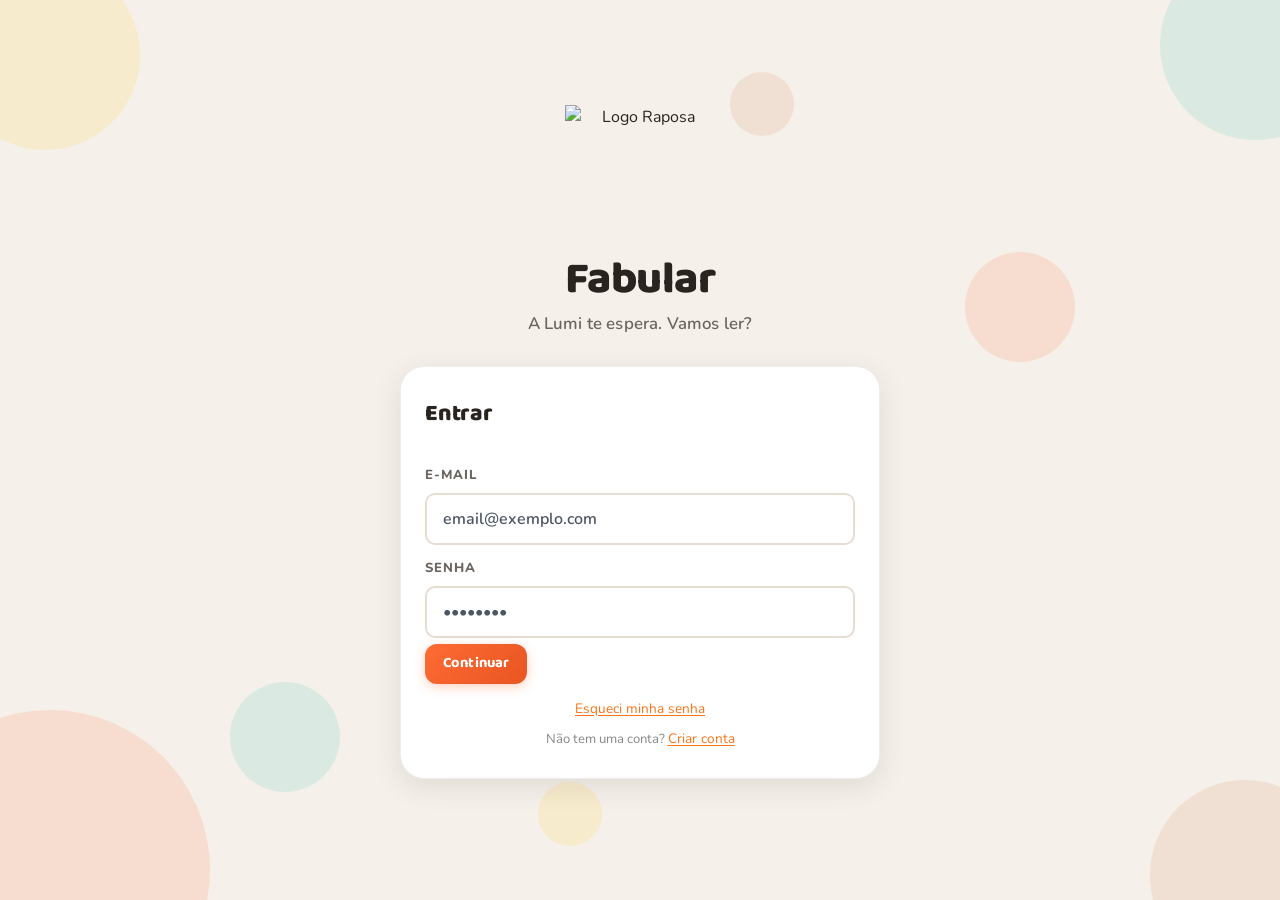
==== commit aa576846: "alterações no css do minigame e leitura" ====
--- a/bot.html
+++ b/bot.html
@@ -155,12 +155,7 @@
           <div class="leitura-container">
             <div class="leitura-header">
               <button class="btn-voltar" id="btn-voltar-biblioteca" aria-label="Voltar à biblioteca">← Biblioteca</button>
-              <div class="leitura-info">
-                <span class="leitura-titulo-badge" id="leitura-titulo-badge">Título</span>
-                <div class="fase-indicador">
-                  <span id="fase-atual-label">História Completa</span>
-                </div>
-              </div>
+              <div class="leitura-info"></div>
               <div class="leitura-acoes">
                 <button class="btn-icon" id="btn-ouvir" title="Ouvir história em voz alta"
                   aria-label="Ouvir história em voz alta">🔊</button>
@@ -169,30 +164,25 @@
               </div>
             </div>
 
-            <!-- ILUSTRAÇÃO DA CENA -->
-            <div class="historia-imagem-area" id="historia-imagem-area">
-              <div class="historia-emoji-cena" id="historia-emoji-cena">🌲🏡🌸</div>
-            </div>
-
-            <!-- CARTÃO DO LIVRO -->
-            <div class="cartao-livro-leitura" id="cartao-livro-leitura">
-              <div class="livro-folha-topo">
-                <span class="livro-pagina-indicador" id="livro-pagina-indicador">Página 1 de 1</span>
-                <span class="livro-contagem-palavras" id="livro-contagem-palavras">150 palavras</span>
-              </div>
+            <article class="cartao-livro-leitura" id="cartao-livro-leitura">
+              <div class="historia-imagem-area" id="historia-imagem-area">
+                <div class="historia-emoji-cena" id="historia-emoji-cena">🌲🏡🌸</div>
+              </div>
+              <h2 class="leitura-titulo-badge" id="leitura-titulo-badge">Título</h2>
               <div class="historia-texto" id="historia-texto"></div>
-            </div>
-
-            <!-- NAVEGAÇÃO DE PÁGINAS (Se passar de 150 palavras) -->
-            <div class="livro-navegacao-paginas" id="livro-navegacao-paginas" style="display:none">
-              <button class="btn-virar-pagina btn-pagina-anterior" id="btn-pagina-anterior" disabled aria-label="Página anterior">
-                <span class="seta">←</span> <span class="btn-texto-completo">Página Anterior</span><span class="btn-texto-curto">Anterior</span>
-              </button>
-              <div class="livro-paginacao-dots" id="livro-paginacao-dots"></div>
-              <button class="btn-virar-pagina btn-proxima-pagina" id="btn-proxima-pagina" aria-label="Próxima página">
-                <span class="btn-texto-completo">Próxima Página</span><span class="btn-texto-curto">Próxima</span> <span class="seta">→</span>
-              </button>
-            </div>
+              <div class="livro-navegacao-paginas" id="livro-navegacao-paginas" style="display:none">
+                <button class="btn-virar-pagina btn-pagina-anterior" id="btn-pagina-anterior" disabled aria-label="Página anterior">
+                  <span class="seta">←</span> <span class="btn-texto-completo">Anterior</span><span class="btn-texto-curto">Anterior</span>
+                </button>
+                <div class="livro-nav-centro">
+                  <div class="livro-paginacao-dots" id="livro-paginacao-dots"></div>
+                  <span class="livro-pagina-indicador" id="livro-pagina-indicador">1 / 1</span>
+                </div>
+                <button class="btn-virar-pagina btn-proxima-pagina" id="btn-proxima-pagina" aria-label="Próxima página">
+                  <span class="btn-texto-completo">Próxima</span><span class="btn-texto-curto">Próxima</span> <span class="seta">→</span>
+                </button>
+              </div>
+            </article>
 
             <div class="interacao-area oculto" id="interacao-area" style="display:none"></div>
             <div class="feedback-area oculto" id="feedback-area">
@@ -204,7 +194,7 @@
 
             <div class="leitura-rodape">
               <button class="btn-secundario" id="btn-pular-fase" style="display:none">Pular fase →</button>
-              <button class="btn-principal" id="btn-continuar" style="display:none">Vamos Jogar! 🚀 (5 minigames)</button>
+              <button class="btn-principal" id="btn-continuar" style="display:none">Vamos Jogar!</button>
             </div>
           </div>
         </section>
--- a/css/style.css
+++ b/css/style.css
@@ -200,28 +200,93 @@
   padding: 24px 16px 40px;
 }
 
-/* fundo com textura de pontos 
-.login-bg::before {
-  content: '';
+.login-orbs {
   position: absolute;
   inset: 0;
-  background:
-    radial-gradient(circle at 20% 30%, rgba(255, 255, 255, .15) 0%, transparent 50%),
-    radial-gradient(circle at 80% 70%, rgba(255, 255, 255, .1) 0%, transparent 50%),
-    url("data:image/svg+xml,%3Csvg width='40' height='40' viewBox='0 0 40 40' xmlns='http://www.w3.org/2000/svg'%3E%3Ccircle cx='20' cy='20' r='1.5' fill='%23ffffff' fill-opacity='0.07'/%3E%3C/svg%3E");
   pointer-events: none;
-}*/
-
-.login-bg::after {
-  content: '';
+  overflow: hidden;
+  z-index: 0;
+}
+
+.login-orb {
   position: absolute;
-  bottom: -80px;
-  left: -80px;
-  width: 400px;
-  height: 400px;
   border-radius: 50%;
-  background: rgba(255, 107, 53, .10);
-  pointer-events: none;
+  animation: loginOrbFlutua 14s ease-in-out infinite;
+}
+
+.login-orb--lg { width: 320px; height: 320px; }
+.login-orb--md { width: 190px; height: 190px; }
+.login-orb--sm { width: 110px; height: 110px; }
+.login-orb--xs { width: 64px; height: 64px; }
+
+.login-orb--laranja { background: rgba(255, 107, 53, .14); }
+.login-orb--teal { background: rgba(43, 191, 176, .13); }
+.login-orb--ouro { background: rgba(255, 212, 71, .18); }
+.login-orb--terracota { background: rgba(196, 92, 38, .11); }
+
+.login-orb--lg.login-orb--laranja {
+  left: -110px;
+  bottom: -130px;
+  animation-delay: 0s;
+}
+
+.login-orb--md.login-orb--teal {
+  right: -70px;
+  top: -50px;
+  animation-delay: -3s;
+}
+
+.login-orb--md.login-orb--ouro {
+  left: -50px;
+  top: -40px;
+  animation-delay: -6s;
+}
+
+.login-orb--md.login-orb--terracota {
+  right: -60px;
+  bottom: -70px;
+  animation-delay: -2s;
+}
+
+.login-orb--sm.login-orb--teal {
+  left: 18%;
+  bottom: 12%;
+  animation-delay: -8s;
+}
+
+.login-orb--sm.login-orb--laranja {
+  right: 16%;
+  top: 28%;
+  animation-delay: -5s;
+}
+
+.login-orb--xs.login-orb--ouro {
+  left: 42%;
+  bottom: 6%;
+  animation-delay: -4s;
+}
+
+.login-orb--xs.login-orb--terracota {
+  right: 38%;
+  top: 8%;
+  animation-delay: -9s;
+}
+
+@keyframes loginOrbFlutua {
+  0%,
+  100% {
+    transform: translate(0, 0);
+  }
+
+  50% {
+    transform: translate(12px, -16px);
+  }
+}
+
+@media (prefers-reduced-motion: reduce) {
+  .login-orb {
+    animation: none;
+  }
 }
 
 .estrelas-bg {
@@ -1052,12 +1117,15 @@
 
 .portao-input-wrap {
   display: flex;
-  gap: 8px;
+  flex-direction: column;
+  align-items: stretch;
+  gap: 10px;
   margin-bottom: 10px;
 }
 
 .portao-input {
-  flex: 1;
+  width: 100%;
+  flex: none;
   padding: 10px 14px;
   font-size: 1.1rem;
   font-weight: 700;
@@ -1073,10 +1141,16 @@
   box-shadow: 0 0 0 3px rgba(124, 58, 237, 0.15);
 }
 
-.portao-btn-confirmar {
+.portao-btn-confirmar,
+.portao-btn-confirmar.btn-principal {
+  width: 100% !important;
+  max-width: 100% !important;
+  flex: none !important;
   white-space: nowrap;
-  padding: 10px 18px;
-  font-size: 0.95rem;
+  overflow: visible;
+  padding: 10px 18px !important;
+  font-size: 0.95rem !important;
+  min-height: 44px !important;
 }
 
 .portao-erro {
@@ -1573,16 +1647,19 @@
 }
 
 .leitura-titulo-badge {
-  display: inline-block;
-  background: var(--grad-btn);
-  color: #fff;
-  border-radius: 999px;
-  padding: 5px 18px;
+  display: block;
+  margin: 22px 28px 14px;
+  padding: 0;
+  background: none;
+  color: #3D3224;
+  border-radius: 0;
+  box-shadow: none;
+  font-family: 'Baloo 2', cursive;
   font-weight: 800;
-  font-size: .88rem;
-  margin-bottom: 5px;
-  box-shadow: 0 2px 10px rgba(255, 107, 53, .3);
-  letter-spacing: .02em;
+  font-size: 1.4rem;
+  line-height: 1.3;
+  letter-spacing: -.01em;
+  text-align: center;
 }
 
 .fase-indicador {
@@ -1642,13 +1719,17 @@
 }
 
 .historia-imagem-area {
-  background: #F3E6D8;
-  border-radius: var(--radius);
-  padding: 28px;
+  background: #FFFFFF;
+  border-radius: 0;
+  padding: 0;
   text-align: center;
-  margin-bottom: 18px;
-  box-shadow: inset 0 1px 6px rgba(42, 36, 32, .06);
-  border: 1px solid var(--borda);
+  margin: 0;
+  box-shadow: none;
+  border: none;
+  display: flex;
+  flex-direction: column;
+  align-items: stretch;
+  isolation: isolate;
 }
 
 .historia-emoji-cena {
@@ -1665,17 +1746,24 @@
 .historia-emoji-cena.cena--placeholder {
   width: 100%;
   aspect-ratio: 16 / 9;
-  max-height: 260px;
-  border-radius: var(--radius);
+  max-height: 280px;
+  border-radius: 0;
+}
+
+.historia-emoji-cena:has(.cena-img) {
+  filter: none;
+  background: #FFFFFF;
 }
 
 .cena-img {
   width: 100%;
   height: 100%;
   object-fit: cover;
-  border-radius: var(--radius);
+  border-radius: 0;
   display: block;
-  filter: drop-shadow(0 4px 12px rgba(0, 0, 0, .15));
+  filter: none;
+  mix-blend-mode: normal;
+  isolation: isolate;
   transition: opacity 0.4s ease;
 }
 
@@ -1923,15 +2011,23 @@
 }
 
 .minigame-header {
-  display: flex;
-  align-items: center;
-  justify-content: space-between;
+  display: grid;
+  grid-template-columns: auto minmax(0, 1fr) auto;
+  align-items: center;
   gap: 8px;
   margin-bottom: 18px;
 }
 
+.minigame-header .btn-voltar {
+  justify-self: start;
+  text-align: left;
+  width: auto;
+  max-width: max-content;
+  font-size: clamp(0.85rem, 3.4vw, 0.95rem);
+}
+
 .minigame-info {
-  flex: 1;
+  min-width: 0;
   text-align: center;
 }
 
@@ -1939,7 +2035,7 @@
   display: block;
   font-family: 'Baloo 2', cursive;
   font-weight: 800;
-  font-size: 1rem;
+  font-size: clamp(0.95rem, 4vw, 1.15rem);
   color: var(--texto);
   letter-spacing: -.01em;
 }
@@ -3457,6 +3553,22 @@
 
 body.alto-contraste .conquista-bar-track {
   background: #21262D !important;
+}
+
+body.alto-contraste .progresso-vazio-wrap,
+body.alto-contraste .conquista-card-round.desbloqueada,
+body.alto-contraste .conquista-card-round.bloqueada,
+body.alto-contraste .conquista-detalhes-card.card-desbloqueado,
+body.alto-contraste .conquista-detalhes-card.card-bloqueado {
+  background: #161B22 !important;
+}
+
+body.alto-contraste .conquista-detalhes-bar-fill.fill-desbloqueado {
+  background: #34D1C6 !important;
+}
+
+body.alto-contraste .conquista-detalhes-bar-fill.fill-bloqueado {
+  background: #6B7280 !important;
 }
 
 @media (max-width: 640px) {
@@ -5299,13 +5411,33 @@
   color: #E6EDF3 !important;
 }
 
-/* Fundo da tela de Login em Dark Mode - Roxo escuro e fechado */
+/* Fundo da tela de Login em Dark Mode */
 html.alto-contraste body.login-body,
 html.alto-contraste .login-bg,
 body.alto-contraste.login-body,
 body.alto-contraste .login-bg {
   background-color: #140A24 !important;
-  background: radial-gradient(circle at top left, #28143E, #12081F 70%) !important;
+  background: #140A24 !important;
+}
+
+html.alto-contraste .login-orb--laranja,
+body.alto-contraste .login-orb--laranja {
+  background: rgba(255, 107, 53, .16) !important;
+}
+
+html.alto-contraste .login-orb--teal,
+body.alto-contraste .login-orb--teal {
+  background: rgba(167, 139, 250, .14) !important;
+}
+
+html.alto-contraste .login-orb--ouro,
+body.alto-contraste .login-orb--ouro {
+  background: rgba(255, 209, 102, .12) !important;
+}
+
+html.alto-contraste .login-orb--terracota,
+body.alto-contraste .login-orb--terracota {
+  background: rgba(232, 121, 249, .10) !important;
 }
 
 /* Header & Barra Superior */
@@ -5398,7 +5530,7 @@
 
 /* Card Principal da Evolução da Raposa */
 body.alto-contraste .raposa-evolucao-card {
-  background: linear-gradient(145deg, #1f1b16, #2b2219) !important;
+  background: #1f1b16 !important;
   border: 1.5px solid rgba(255, 107, 53, 0.35) !important;
   box-shadow: 0 10px 28px rgba(0, 0, 0, 0.5) !important;
 }
@@ -5460,8 +5592,8 @@
 }
 
 body.alto-contraste .raposa-bar-fill {
-  background: linear-gradient(90deg, #f5690b, #f59e0b, #eab308) !important;
-  box-shadow: 0 0 14px rgba(245, 158, 11, 0.5) !important;
+  background: #f59e0b !important;
+  box-shadow: none !important;
 }
 
 /* Passos dos Estágios da Raposa */
@@ -5708,7 +5840,8 @@
 body.alto-contraste .historia-titulo,
 body.alto-contraste .bot-ia-titulo,
 body.alto-contraste .ia-gerar-titulo,
-body.alto-contraste .leitura-titulo {
+body.alto-contraste .leitura-titulo,
+body.alto-contraste .leitura-titulo-badge {
   color: #F0F6FC !important;
 }
 
@@ -6474,11 +6607,29 @@
   }
 
   .leitura-header,
-  .minigame-header,
   .resultado-stats {
     flex-direction: column;
     align-items: stretch;
     gap: 8px !important;
+  }
+
+  .minigame-header {
+    display: grid !important;
+    grid-template-columns: auto minmax(0, 1fr) auto;
+    align-items: center;
+    gap: 8px !important;
+  }
+
+  .minigame-header .btn-voltar {
+    justify-self: start !important;
+    align-self: center;
+    width: auto !important;
+    max-width: max-content !important;
+    text-align: left !important;
+  }
+
+  .minigame-header .btn-icon {
+    justify-self: end;
   }
 
   .leitura-rodape,
@@ -7305,24 +7456,279 @@
   gap: 16px;
 }
 
-.config-relatorio-card {
-  background: rgba(255, 255, 255, .75);
-  border: 2px solid #E5E7EB !important;
-  border-radius: 18px;
-  padding: 20px 24px;
-  box-shadow: 0 4px 12px rgba(0, 0, 0, 0.05);
-  color: #111827 !important;
-}
-
-.config-relatorio-card h4 {
-  margin: 0 0 14px;
-  font-family: 'Baloo 2', cursive;
-  font-size: 1.2rem;
-  font-weight: 800 !important;
-  color: #111827 !important;
-  display: flex;
-  align-items: center;
-  gap: 10px;
+.relatorio-painel {
+  background: #FFFFFF;
+  border: 1px solid #D6D3CD;
+  border-radius: 8px;
+  padding: 28px 28px 24px;
+  color: #1F2937;
+  font-family: 'Nunito', system-ui, sans-serif;
+}
+
+.relatorio-cabecalho {
+  display: flex;
+  flex-direction: column;
+  gap: 12px;
+  padding-bottom: 20px;
+  margin-bottom: 20px;
+  border-bottom: 1px solid #E5E7EB;
+}
+
+.relatorio-identidade {
+  display: flex;
+  align-items: center;
+  gap: 14px;
+}
+
+.relatorio-kicker {
+  margin: 0;
+  font-size: 0.72rem;
+  font-weight: 800;
+  letter-spacing: 0.08em;
+  text-transform: uppercase;
+  color: #6B7280;
+}
+
+.relatorio-nome {
+  margin: 2px 0 0;
+  font-family: 'Nunito', system-ui, sans-serif;
+  font-size: 1.35rem;
+  font-weight: 800;
+  color: #111827;
+  letter-spacing: -0.02em;
+}
+
+.relatorio-meta {
+  margin: 4px 0 0;
+  font-size: 0.82rem;
+  font-weight: 600;
+  color: #6B7280;
+}
+
+.relatorio-resumo {
+  margin: 0;
+  max-width: 62ch;
+  font-size: 0.9rem;
+  font-weight: 600;
+  line-height: 1.5;
+  color: #4B5563;
+}
+
+.relatorio-kpis {
+  display: grid;
+  grid-template-columns: repeat(4, minmax(0, 1fr));
+  gap: 12px;
+  margin-bottom: 24px;
+}
+
+.relatorio-kpi {
+  background: #F8F7F5;
+  border: 1px solid #E5E1DA;
+  border-radius: 6px;
+  padding: 14px 16px;
+}
+
+.relatorio-kpi-label {
+  display: block;
+  font-size: 0.72rem;
+  font-weight: 800;
+  letter-spacing: 0.04em;
+  text-transform: uppercase;
+  color: #6B7280;
+}
+
+.relatorio-kpi-valor {
+  display: block;
+  margin-top: 6px;
+  font-size: 1.45rem;
+  font-weight: 800;
+  color: #111827;
+  letter-spacing: -0.03em;
+}
+
+.relatorio-secao-titulo {
+  margin: 0 0 10px;
+  font-family: 'Nunito', system-ui, sans-serif;
+  font-size: 0.82rem;
+  font-weight: 800;
+  letter-spacing: 0.06em;
+  text-transform: uppercase;
+  color: #374151;
+}
+
+.relatorio-grupos {
+  display: grid;
+  grid-template-columns: 1fr 1fr;
+  gap: 16px;
+}
+
+.relatorio-grupo {
+  border: 1px solid #E5E7EB;
+  border-radius: 6px;
+  padding: 14px 16px 12px;
+  background: #FFFFFF;
+}
+
+.relatorio-grupo-titulo {
+  margin: 0 0 10px;
+  font-family: 'Nunito', system-ui, sans-serif;
+  font-size: 0.8rem;
+  font-weight: 800;
+  color: #111827;
+}
+
+.relatorio-tabela--compacta th {
+  background: transparent;
+  text-transform: none;
+  letter-spacing: 0;
+  font-size: 0.85rem;
+  font-weight: 700;
+  color: #4B5563;
+  width: 70%;
+}
+
+.relatorio-tabela--compacta td {
+  text-align: right;
+  font-weight: 800;
+}
+
+.relatorio-tabela--compacta th,
+.relatorio-tabela--compacta td {
+  padding: 8px 0;
+  border-bottom: 1px solid #EEF0F3;
+}
+
+.relatorio-tabela--compacta tr:last-child th,
+.relatorio-tabela--compacta tr:last-child td {
+  border-bottom: 0;
+}
+
+.relatorio-desempenho {
+  margin-bottom: 8px;
+}
+
+.relatorio-desempenho-bar {
+  height: 8px;
+  border-radius: 99px;
+  background: #E8E4DC;
+  overflow: hidden;
+}
+
+.relatorio-desempenho-acertos {
+  display: block;
+  height: 100%;
+  background: #3F6F64;
+}
+
+.relatorio-desempenho-legenda {
+  display: flex;
+  justify-content: space-between;
+  margin-top: 6px;
+  font-size: 0.75rem;
+  font-weight: 700;
+  color: #6B7280;
+}
+
+@media (max-width: 720px) {
+  .relatorio-grupos {
+    grid-template-columns: 1fr;
+  }
+}
+
+.relatorio-nota,
+.relatorio-estado {
+  margin: 10px 0 0;
+  font-size: 0.82rem;
+  font-weight: 600;
+  color: #6B7280;
+  line-height: 1.45;
+}
+
+.relatorio-historico {
+  margin-top: 22px;
+}
+
+.relatorio-tabela-wrap {
+  overflow-x: auto;
+  border: 1px solid #E5E7EB;
+  border-radius: 6px;
+}
+
+.relatorio-tabela {
+  width: 100%;
+  border-collapse: collapse;
+  font-size: 0.88rem;
+}
+
+.relatorio-tabela th,
+.relatorio-tabela td {
+  padding: 10px 14px;
+  text-align: left;
+  border-bottom: 1px solid #EEF0F3;
+}
+
+.relatorio-tabela th {
+  background: #F3F1ED;
+  font-size: 0.72rem;
+  font-weight: 800;
+  letter-spacing: 0.05em;
+  text-transform: uppercase;
+  color: #4B5563;
+}
+
+.relatorio-tabela td {
+  font-weight: 600;
+  color: #1F2937;
+}
+
+.relatorio-tabela tbody tr:last-child td {
+  border-bottom: 0;
+}
+
+.relatorio-tabela-vazio {
+  text-align: center;
+  color: #6B7280;
+  font-weight: 600;
+}
+
+.relatorio-tabela.relatorio-tabela--compacta {
+  border: 0;
+}
+
+.relatorio-tabela.relatorio-tabela--compacta th {
+  background: transparent;
+  text-transform: none;
+  letter-spacing: 0;
+  font-size: 0.85rem;
+  font-weight: 700;
+  color: #4B5563;
+  width: 70%;
+}
+
+.relatorio-tabela.relatorio-tabela--compacta td {
+  text-align: right;
+  font-weight: 800;
+}
+
+.relatorio-tabela.relatorio-tabela--compacta th,
+.relatorio-tabela.relatorio-tabela--compacta td {
+  padding: 8px 0;
+  border-bottom: 1px solid #EEF0F3;
+}
+
+.relatorio-tabela.relatorio-tabela--compacta tr:last-child th,
+.relatorio-tabela.relatorio-tabela--compacta tr:last-child td {
+  border-bottom: 0;
+}
+
+@media (max-width: 720px) {
+  .relatorio-kpis {
+    grid-template-columns: 1fr 1fr;
+  }
+
+  .relatorio-painel {
+    padding: 20px 16px;
+  }
 }
 
 .config-relatorio-titulo-avatar {
@@ -7375,23 +7781,22 @@
 }
 
 .config-stat {
-  background: #F8FAFC !important;
-  border-radius: 14px;
+  background: #F8F7F5;
+  border-radius: 6px;
   padding: 14px;
-  text-align: center;
-  font-size: .9rem;
-  font-weight: 700 !important;
-  color: #1F2937 !important;
-  border: 1.5px solid #E2E8F0 !important;
-  box-shadow: 0 2px 6px rgba(0, 0, 0, 0.03);
+  text-align: left;
+  font-size: .85rem;
+  font-weight: 700;
+  color: #374151;
+  border: 1px solid #E5E1DA;
 }
 
 .config-stat strong {
   display: block;
-  font-size: 1.45rem;
-  font-weight: 800 !important;
-  color: #C2410C !important;
-  margin-top: 4px;
+  font-size: 1.35rem;
+  font-weight: 800;
+  color: #111827;
+  margin-bottom: 4px;
 }
 
 .config-sucesso {
@@ -7442,29 +7847,63 @@
   box-shadow: 0 3px 10px rgba(255, 107, 53, 0.2) !important;
 }
 
-body.alto-contraste .config-relatorio-card {
-  background: #FFFFFF !important;
-  border: 2px solid #D1D5DB !important;
-  color: #111827 !important;
-  box-shadow: 0 8px 24px rgba(0, 0, 0, 0.2) !important;
-}
-
-body.alto-contraste .config-relatorio-card h4 {
-  color: #111827 !important;
-  font-weight: 800 !important;
+body.alto-contraste .relatorio-painel {
+  background: #161B22 !important;
+  border-color: #30363D !important;
+  color: #E6EDF3 !important;
+}
+
+body.alto-contraste .relatorio-cabecalho,
+body.alto-contraste .relatorio-tabela th,
+body.alto-contraste .relatorio-tabela td {
+  border-color: #30363D !important;
+}
+
+body.alto-contraste .relatorio-nome,
+body.alto-contraste .relatorio-kpi-valor,
+body.alto-contraste .relatorio-grupo-titulo,
+body.alto-contraste .relatorio-tabela td {
+  color: #F0F6FC !important;
+}
+
+body.alto-contraste .relatorio-kicker,
+body.alto-contraste .relatorio-meta,
+body.alto-contraste .relatorio-resumo,
+body.alto-contraste .relatorio-kpi-label,
+body.alto-contraste .relatorio-secao-titulo,
+body.alto-contraste .relatorio-desempenho-legenda,
+body.alto-contraste .relatorio-nota,
+body.alto-contraste .relatorio-estado,
+body.alto-contraste .relatorio-tabela-vazio,
+body.alto-contraste .relatorio-tabela--compacta th {
+  color: #9BA7B4 !important;
+}
+
+body.alto-contraste .relatorio-kpi,
+body.alto-contraste .relatorio-grupo,
+body.alto-contraste .relatorio-tabela th {
+  background: #0D1117 !important;
+  border-color: #30363D !important;
+}
+
+body.alto-contraste .relatorio-tabela-wrap,
+body.alto-contraste .relatorio-desempenho-bar {
+  border-color: #30363D !important;
+  background: #21262D !important;
+}
+
+body.alto-contraste .relatorio-desempenho-acertos {
+  background: #34D1C6 !important;
 }
 
 body.alto-contraste .config-stat {
-  background: #F1F5F9 !important;
-  border: 1.5px solid #CBD5E1 !important;
-  color: #0F172A !important;
-  font-weight: 700 !important;
+  background: #0D1117 !important;
+  border-color: #30363D !important;
+  color: #C9D1D9 !important;
 }
 
 body.alto-contraste .config-stat strong {
-  color: #C2410C !important;
-  font-weight: 800 !important;
-  font-size: 1.45rem !important;
+  color: #F0F6FC !important;
 }
 
 /* =============================================
@@ -7473,29 +7912,26 @@
 
 .cartao-livro-leitura {
   position: relative;
-  background: linear-gradient(135deg, #FFFDF9 0%, #FAF5EA 100%);
+  background: #F7F0DE;
   border-radius: 20px;
-  padding: 24px 28px;
-  border: 2px solid #E2D7C3;
-  box-shadow:
-    0 12px 32px rgba(0, 0, 0, 0.09),
-    0 2px 8px rgba(0, 0, 0, 0.04),
-    inset 0 0 0 4px rgba(245, 235, 215, 0.6);
+  padding: 0 0 20px;
+  border: 1.5px solid #E4D6B8;
+  box-shadow: 0 8px 28px rgba(90, 64, 32, 0.1);
   margin-bottom: 16px;
   overflow: hidden;
   transition: background 0.3s ease, color 0.3s ease, border-color 0.3s ease;
 }
 
-/* Camada da Folha Embaixo (Underneath Page Effect) */
 .cartao-livro-leitura::before {
-  content: '';
-  position: absolute;
-  inset: 0;
-  background: linear-gradient(135deg, #F5EFE0 0%, #EBE1CB 100%);
-  border-radius: 20px;
-  z-index: 0;
-  pointer-events: none;
-  opacity: 0.6;
+  display: none;
+}
+
+.cartao-livro-leitura .historia-imagem-area,
+.cartao-livro-leitura .historia-emoji-cena:has(.cena-img),
+.cartao-livro-leitura .cena-img {
+  background: #FFFFFF;
+  filter: none;
+  mix-blend-mode: normal;
 }
 
 .cartao-livro-leitura>* {
@@ -7529,19 +7965,19 @@
   background: transparent;
   border: none;
   box-shadow: none;
-  padding: 0;
-  font-size: 1.1rem;
-  line-height: 1.95;
-  color: var(--texto, #2D3748);
+  padding: 4px 28px 8px;
+  font-size: 1.08rem;
+  line-height: 1.9;
+  color: #3D3224;
   min-height: 120px;
 }
 
 /* Animação de troca de página: slide + fade */
-.cartao-livro-leitura.pagina-virando-avancar {
+.historia-texto.pagina-virando-avancar {
   animation: slideFadeAvancar 0.38s cubic-bezier(0.4, 0, 0.2, 1) both;
 }
 
-.cartao-livro-leitura.pagina-virando-recuar {
+.historia-texto.pagina-virando-recuar {
   animation: slideFadeRecuar 0.38s cubic-bezier(0.4, 0, 0.2, 1) both;
 }
 
@@ -7575,7 +8011,7 @@
   justify-content: space-between;
   align-items: center;
   gap: 8px;
-  margin-top: 20px;
+  margin: 18px 20px 0;
   padding-top: 14px;
   border-top: 1.5px dashed rgba(180, 160, 120, 0.4);
 }
@@ -7665,13 +8101,19 @@
 /* Responsivo para Celular */
 @media (max-width: 640px) {
   .cartao-livro-leitura {
-    padding: 14px 14px;
+    padding: 0 0 14px;
     border-radius: 14px;
   }
 
+  .leitura-titulo-badge {
+    margin: 16px 16px 10px;
+    font-size: 1.2rem;
+  }
+
   .historia-texto {
-    font-size: 0.9rem;
-    line-height: 1.5;
+    font-size: 0.95rem;
+    line-height: 1.7;
+    padding: 2px 16px 6px;
   }
 
   .livro-navegacao-paginas {
@@ -7890,20 +8332,19 @@
   }
 
   .portao-input-wrap {
-    flex-wrap: wrap;
+    flex-direction: column;
   }
 
   .portao-btn-confirmar {
-    flex: 0 0 auto;
-    width: auto;
-    min-height: 34px;
-    font-size: 0.8rem;
-    padding: 6px 12px;
+    width: 100%;
+    min-height: 42px;
+    font-size: 0.92rem;
+    padding: 10px 16px;
   }
 
   .portao-input {
+    width: 100%;
     min-width: 0;
-    flex: 1 1 140px;
   }
 
   .chip-grupo,
@@ -8138,8 +8579,8 @@
   }
 
   .leitura-titulo-badge {
-    font-size: 0.75rem;
-    padding: 4px 12px;
+    font-size: 1.15rem;
+    padding: 0;
   }
 
   .historia-texto,
@@ -8159,7 +8600,7 @@
   }
 
   .minigame-titulo-label {
-    font-size: 0.88rem;
+    font-size: clamp(0.95rem, 4.2vw, 1.15rem);
   }
 
   .mg-contador {
--- a/css/components/minigames.css
+++ b/css/components/minigames.css
@@ -261,13 +261,16 @@
 
 .mem-grid {
   display: grid;
-  grid-template-columns: repeat(auto-fill, minmax(clamp(52px, 12vw, 70px), 1fr));
-  gap: 6px;
-  margin: 12px 0;
+  grid-template-columns: repeat(4, minmax(0, 1fr));
+  gap: 12px;
+  margin: 16px 0;
 }
 
 .mem-card {
-  height: clamp(52px, 12vw, 70px);
+  width: 100%;
+  aspect-ratio: 1;
+  height: auto;
+  min-height: 72px;
   perspective: 700px;
   cursor: pointer;
 }
@@ -307,7 +310,7 @@
 .mem-frente {
   background: linear-gradient(135deg, var(--cor-primaria, #7C3AED), #A78BFA);
   color: #fff;
-  font-size: 1.6rem;
+  font-size: clamp(1.4rem, 5vw, 1.9rem);
   border: 3px solid rgba(255, 255, 255, .3);
   transform: translateZ(0.01px);
 }
@@ -316,11 +319,11 @@
   background: linear-gradient(135deg, #ECFDF5, #D1FAE5);
   border: 3px solid #34D399;
   color: var(--texto, #1F2937);
-  font-size: 0.8rem;
-  line-height: 1.2;
+  font-size: clamp(0.85rem, 2.8vw, 1.05rem);
+  line-height: 1.25;
   transform: rotateY(180deg) translateZ(0.01px);
   text-align: center;
-  padding: 6px;
+  padding: 8px;
   word-break: break-word;
   overflow: hidden;
   hyphens: auto;
@@ -553,26 +556,28 @@
   }
 
   .mem-grid {
-    grid-template-columns: repeat(auto-fill, minmax(clamp(44px, 12vw, 60px), 1fr)) !important;
-    gap: 6px !important;
-    margin: 10px 0 !important;
+    grid-template-columns: repeat(3, minmax(0, 1fr)) !important;
+    gap: 10px !important;
+    margin: 14px 0 !important;
   }
 
   .mem-card {
-    height: clamp(44px, 12vw, 60px) !important;
+    height: auto !important;
+    min-height: 88px !important;
+    aspect-ratio: 1;
   }
 
   .mem-frente {
-    font-size: 1.3rem !important;
+    font-size: clamp(1.5rem, 8vw, 2rem) !important;
     border-width: 2px !important;
-    border-radius: 10px !important;
+    border-radius: 12px !important;
   }
 
   .mem-verso {
-    font-size: 0.72rem !important;
+    font-size: clamp(0.82rem, 3.8vw, 1.05rem) !important;
     border-width: 2px !important;
-    padding: 4px !important;
-    border-radius: 10px !important;
+    padding: 8px !important;
+    border-radius: 12px !important;
   }
 
   .cp-cel {
